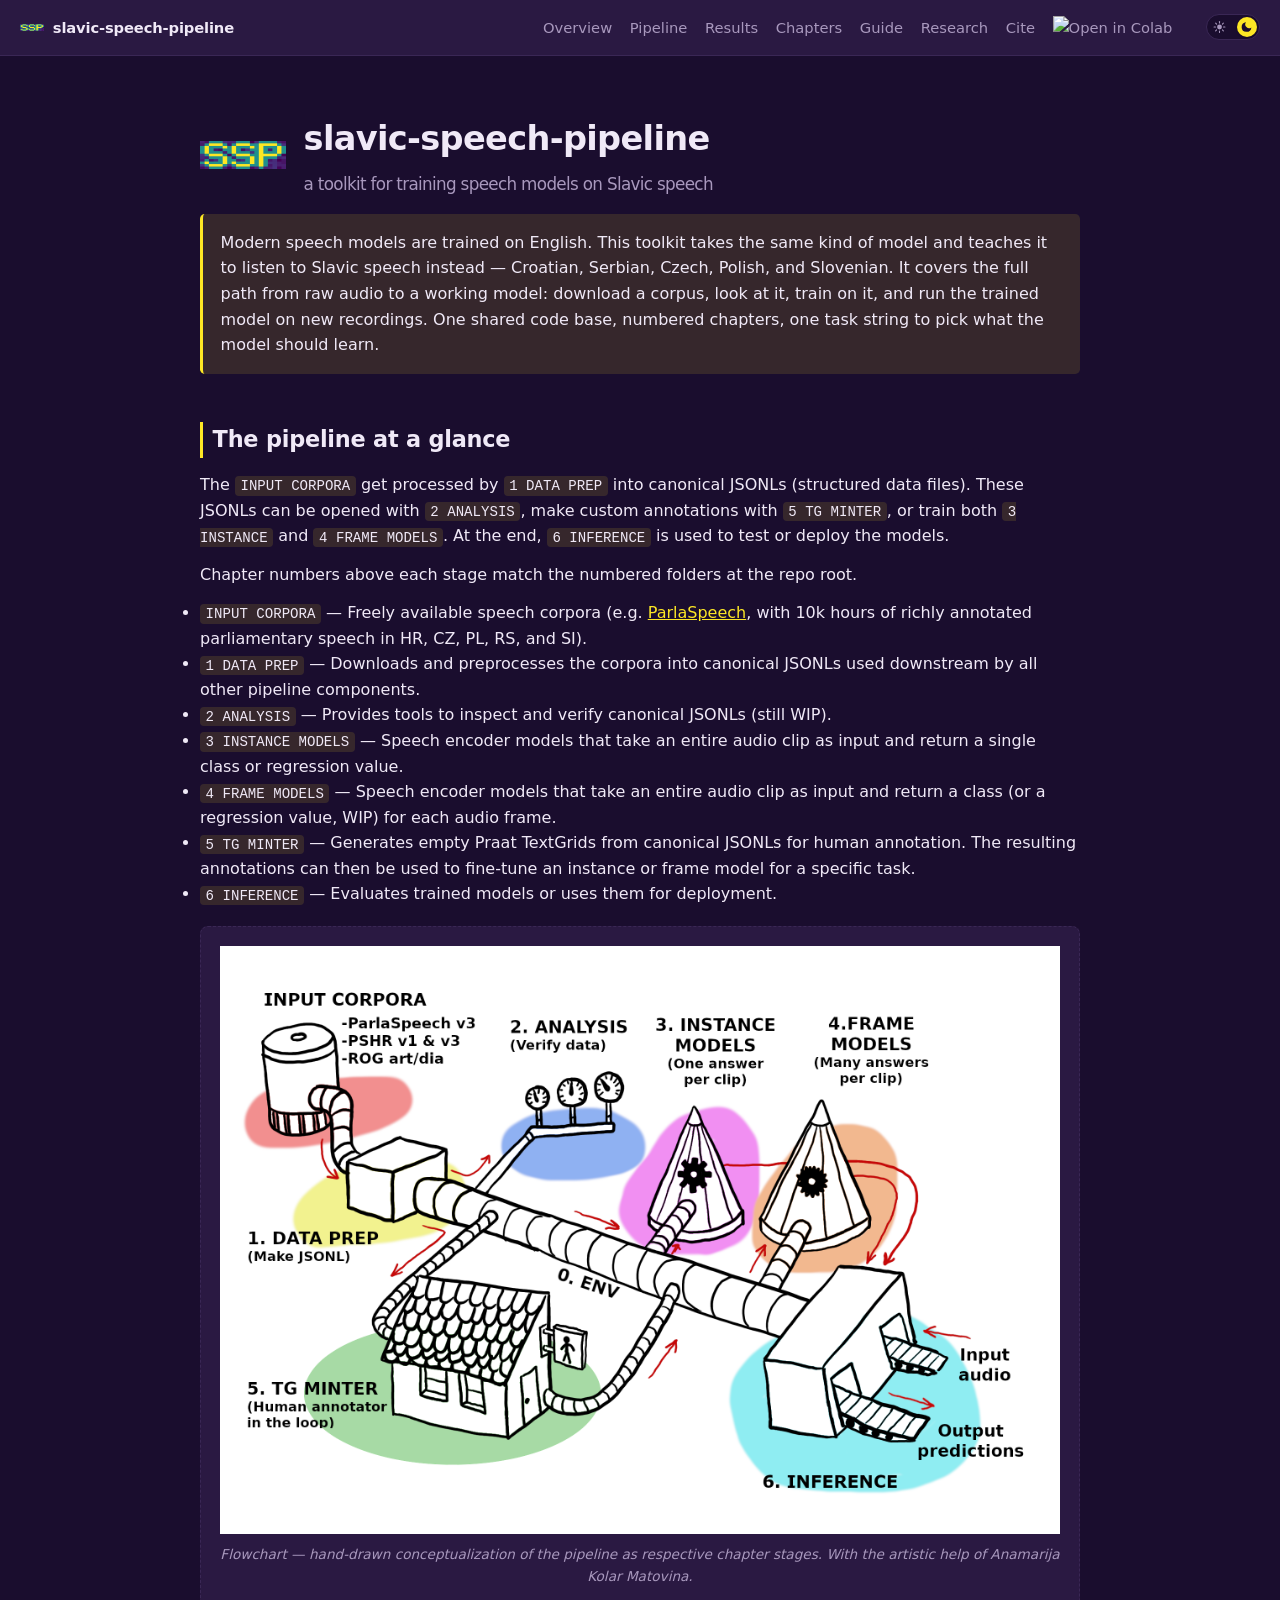
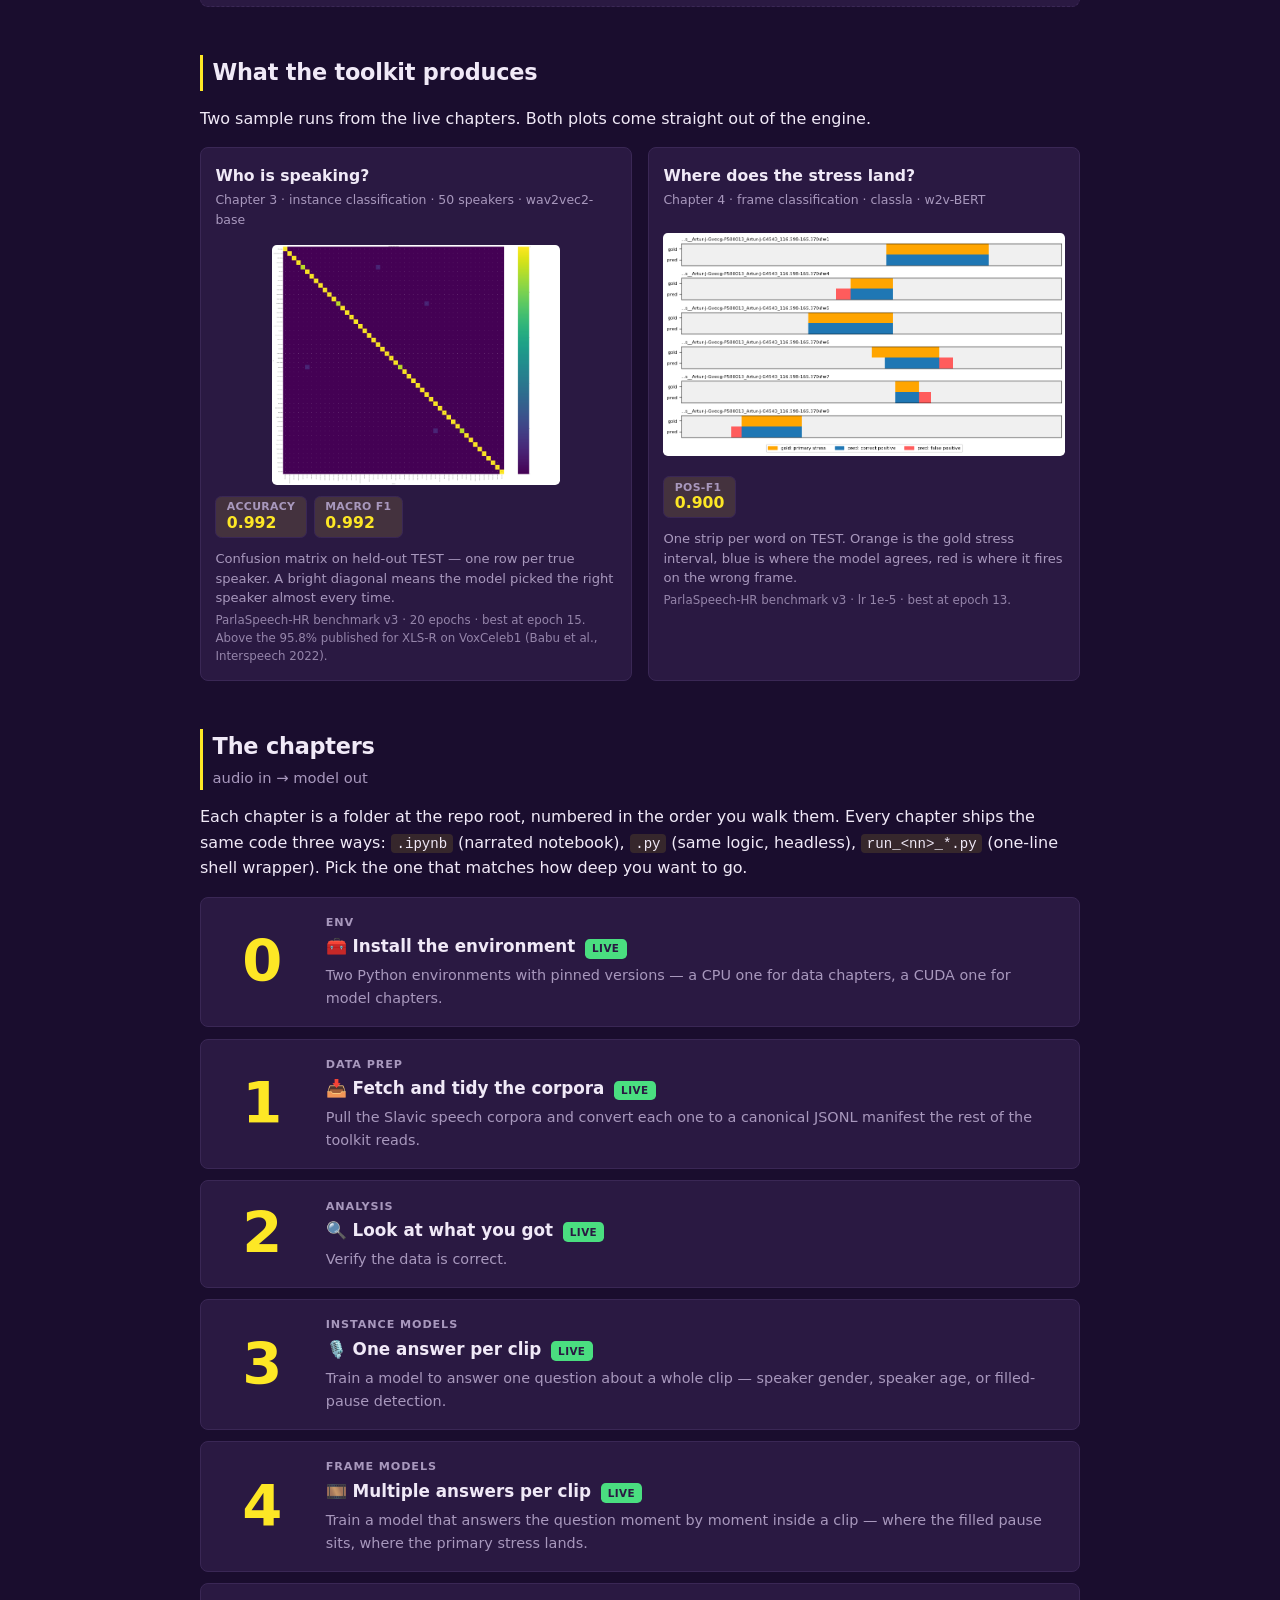
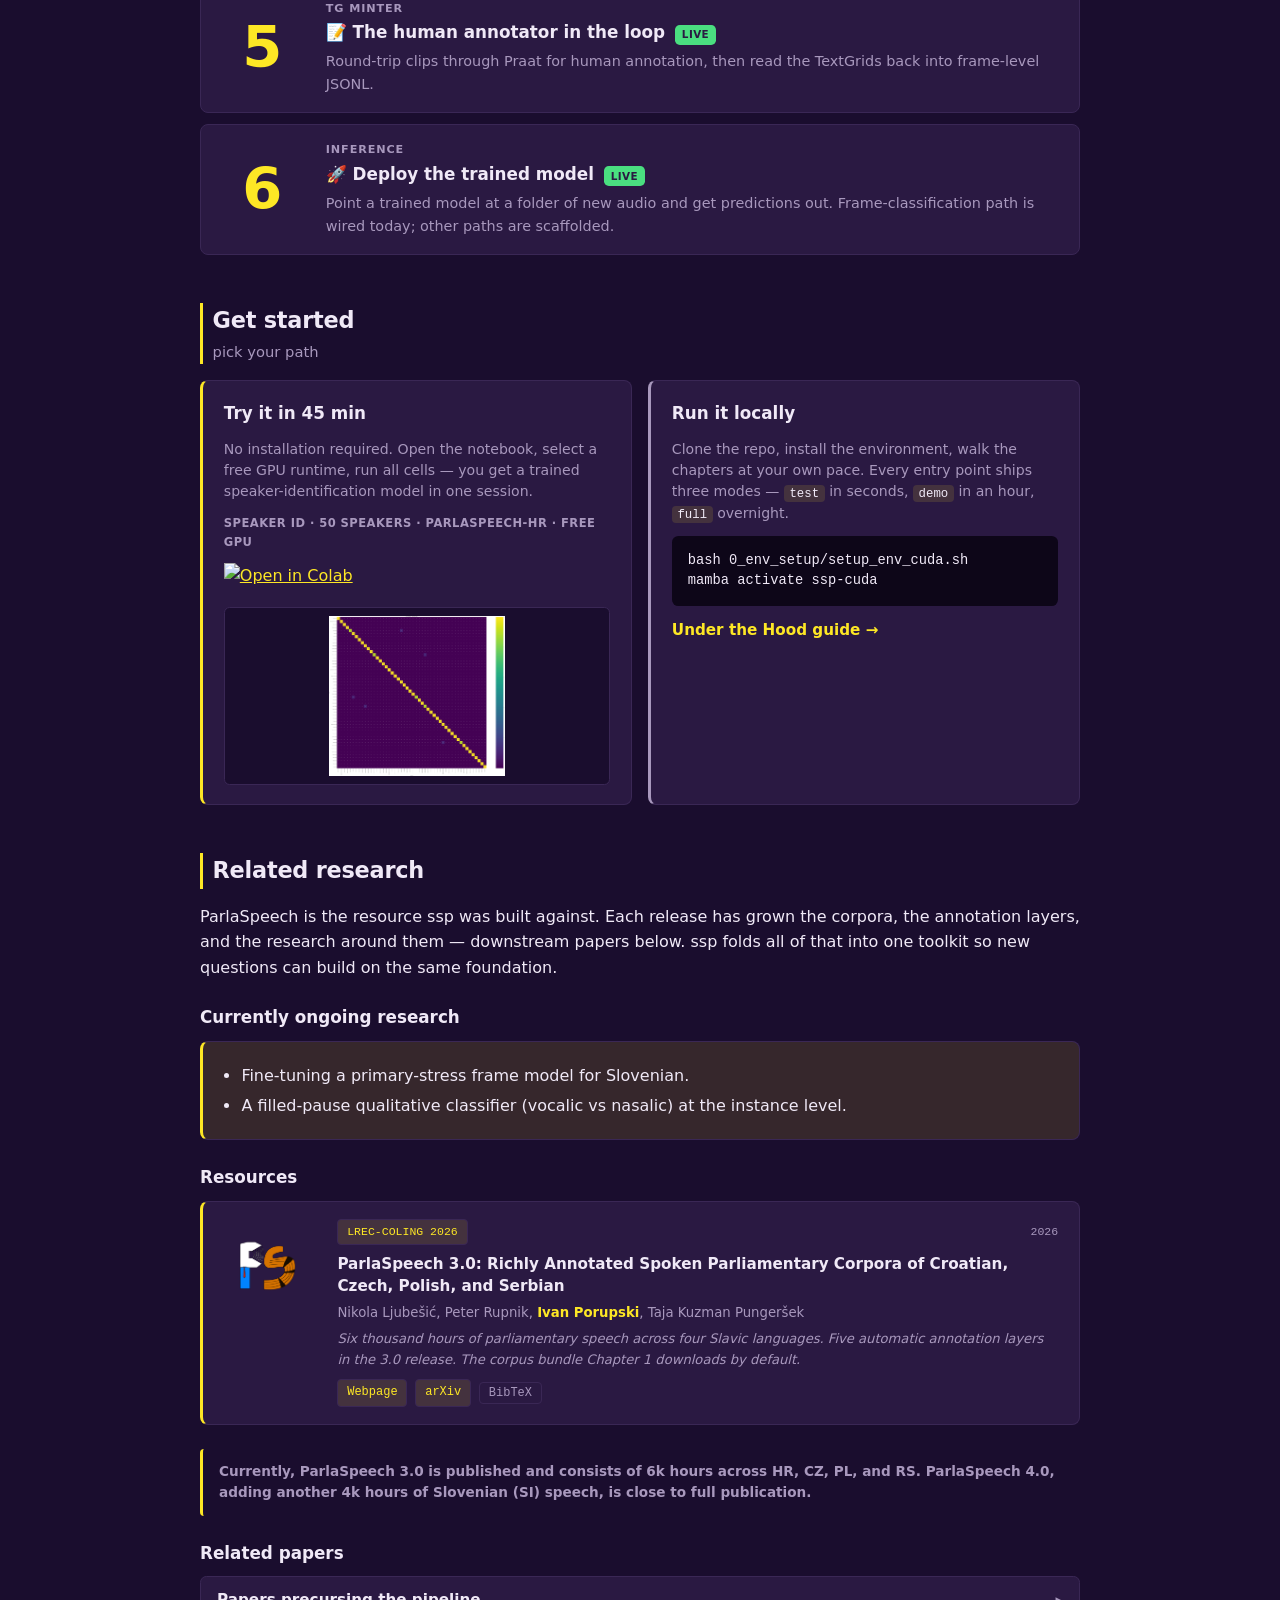
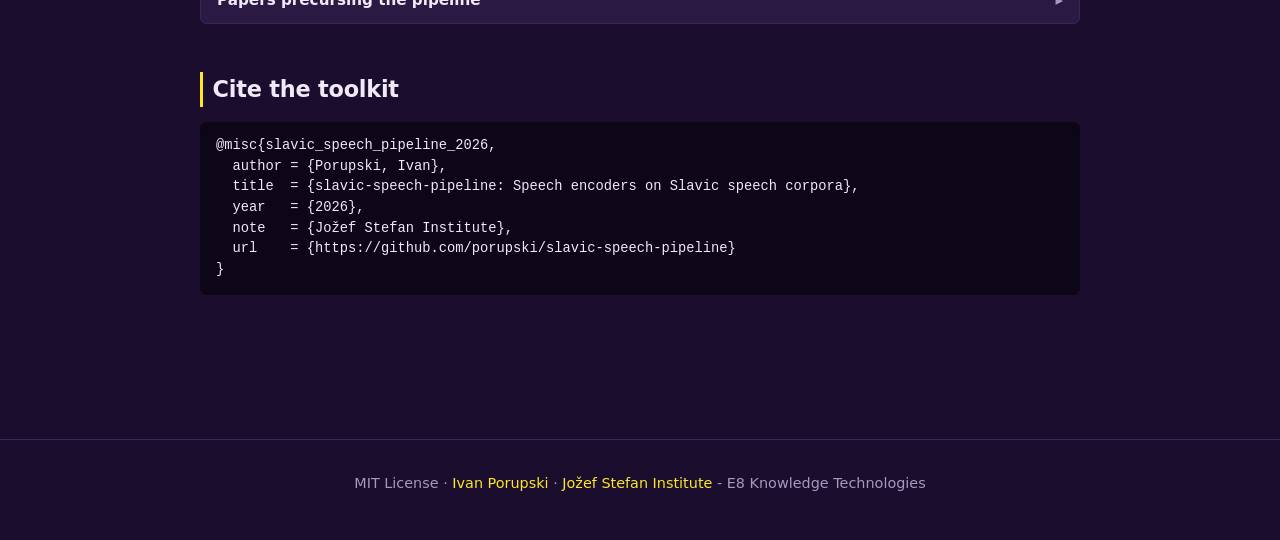
==== docs/index.html @ 227ea27a "Big polishing round for the webpage." ====
<!DOCTYPE html>
<html lang="en" data-theme="dark">
<head>
  <meta charset="utf-8">
  <meta name="viewport" content="width=device-width, initial-scale=1">
  <title>slavic-speech-pipeline</title>
  <link rel="icon" type="image/png" href="img/ssp_logo_v0.png">
  <link rel="stylesheet" href="styles.css">
</head>
<body>
  <nav class="top">
    <a class="brand" href="index.html">
      <img class="brand-logo" src="img/ssp_logo_v0.png" alt="">
      slavic-speech-pipeline
    </a>
    <ul>
      <li><a href="#overview">Overview</a></li>
      <li><a href="#pipeline">Pipeline</a></li>
      <li><a href="#showcase">Results</a></li>
      <li><a href="#chapters">Chapters</a></li>
      <li><a href="#guide">Guide</a></li>
      <li><a href="#research">Research</a></li>
      <li><a href="#citation">Cite</a></li>
      <li>
        <a class="colab-nav"
           href="https://colab.research.google.com/github/porupski/slavic-speech-pipeline/blob/main/colab_demo/ssp-colab_demo-speaker_id.ipynb"
           target="_blank" rel="noopener"
           title="Open the demo in Colab">
          <img src="https://colab.research.google.com/assets/colab-badge.svg" alt="Open in Colab">
        </a>
      </li>
    </ul>
    <button class="theme-toggle" onclick="toggleTheme()" aria-label="Toggle light/dark theme">
      <svg class="theme-icon sun" aria-hidden="true" viewBox="0 0 24 24" fill="currentColor">
        <circle cx="12" cy="12" r="4.5"/>
        <g stroke="currentColor" stroke-width="2" stroke-linecap="round" fill="none">
          <line x1="12" y1="2"  x2="12" y2="4.5"/>
          <line x1="12" y1="19.5" x2="12" y2="22"/>
          <line x1="2"  y1="12" x2="4.5" y2="12"/>
          <line x1="19.5" y1="12" x2="22" y2="12"/>
          <line x1="4.9" y1="4.9" x2="6.6" y2="6.6"/>
          <line x1="17.4" y1="17.4" x2="19.1" y2="19.1"/>
          <line x1="4.9" y1="19.1" x2="6.6" y2="17.4"/>
          <line x1="17.4" y1="6.6" x2="19.1" y2="4.9"/>
        </g>
      </svg>
      <svg class="theme-icon moon" aria-hidden="true" viewBox="0 0 24 24" fill="currentColor">
        <path d="M21 12.8A9 9 0 1 1 11.2 3a7 7 0 0 0 9.8 9.8z"/>
      </svg>
      <span class="theme-thumb"></span>
    </button>
  </nav>

  <main>
    <section id="overview">
      <div class="hero">
        <img class="hero-logo" src="img/ssp_logo_v0.png" alt="ssp logo">
        <h1>slavic-speech-pipeline
          <span class="subtitle">a toolkit for training speech models on Slavic speech</span>
        </h1>
      </div>
      <div class="pitch">
        Modern speech models are trained on English. This toolkit takes the same
        kind of model and teaches it to listen to Slavic speech instead — Croatian,
        Serbian, Czech, Polish, and Slovenian. It covers the full path from raw
        audio to a working model: download a corpus, look at it, train on it, and
        run the trained model on new recordings. One shared code base, numbered
        chapters, one task string to pick what the model should learn.
      </div>
    </section>

    <section id="pipeline">
      <h2>The pipeline at a glance</h2>
      <p>
      <!-- Audio comes in on the left, trained models come out on the right.  -->
      The <code>INPUT CORPORA</code> get processed by <code>1 DATA PREP</code> into canonical JSONLs (structured data files). These JSONLs can be opened with <code>2 ANALYSIS</code>, make custom annotations with <code>5 TG MINTER</code>, or train both <code>3 INSTANCE</code> and <code>4 FRAME MODELS</code>. At the end, <code>6 INFERENCE</code> is used to test or deploy the models.</pp>
      
      <p>Chapter
      numbers above each stage match the numbered folders at the repo root.
      </p>

      <ul>
    <li>
      <code>INPUT CORPORA</code> — Freely available speech corpora
      (e.g. <a href="#parlaspeech">ParlaSpeech</a>, with 10k hours of richly annotated parliamentary
      speech in HR, CZ, PL, RS, and SI).
    </li>
    <li>
      <code>1 DATA PREP</code> — Downloads and preprocesses the corpora
      into canonical JSONLs used downstream by all other pipeline components.
    </li>
    <li>
      <code>2 ANALYSIS</code> — Provides tools to inspect and verify
      canonical JSONLs (still WIP).
    </li>
    <li>
      <code>3 INSTANCE MODELS</code> — Speech encoder models that take
      an entire audio clip as input and return a single class or regression value.
    </li>
    <li>
      <code>4 FRAME MODELS</code> — Speech encoder models that take
      an entire audio clip as input and return a class (or a regression value, WIP) for each audio frame.
    </li>
    <li>
      <code>5 TG MINTER</code> — Generates empty Praat TextGrids from
      canonical JSONLs for human annotation. The resulting annotations
      can then be used to fine-tune an instance or frame model for a
      specific task.
    </li>
    <li>
      <code>6 INFERENCE</code> — Evaluates trained models or uses them
      for deployment.
    </li>
  </ul>

      <figure class="flowchart">
        <img src="img/schema_pipeline_v1.2.png" alt="End-to-end flowchart of the slavic-speech-pipeline. With the artistic help of Anamarija Kolar Matovina.">
        <figcaption>Flowchart — hand-drawn conceptualization of the pipeline as respective chapter stages. With the artistic help of Anamarija Kolar Matovina.</figcaption>
      </figure>
    </section>

    <section id="showcase">
      <h2>What the toolkit produces</h2>
      <p>Two sample runs from the live chapters. Both plots come straight out of the engine.</p>

      <div class="showcase-grid">
        <figure>
          <h3>Who is speaking?
            <small>Chapter 3 · instance classification · 50 speakers · wav2vec2-base</small>
          </h3>
          <div class="img-wrap">
            <img src="img/ssp_50-class_hero.png" alt="Confusion matrix for 50-class speaker identification on ParlaSpeech-HR">
          </div>
          <div class="metrics">
            <span class="metric"><span class="label">accuracy</span><span class="value">0.992</span></span>
            <span class="metric"><span class="label">macro F1</span><span class="value">0.992</span></span>
          </div>
          <!-- CITE: comparison point for the 0.992 speaker-ID result.
               Babu, Arun et al. "XLS-R: Self-supervised Cross-lingual Speech
               Representation Learning at Scale." Interspeech 2022, pp. 2278–2282.
               DOI: 10.21437/Interspeech.2022-143  arXiv: 2111.09296
               Key fact: XLS-R-300M full-parameter fine-tune on VoxCeleb1 → 95.8% speaker-ID accuracy.
               Note: different dataset (VoxCeleb1 vs ParlaSpeech-HR v3), different number of speakers,
               different language — not an apples-to-apples comparison, cited as a reference point only.
               TODO: decide whether to surface this as a visible footnote or add it to the
               related-papers section with the full pub card. -->
          <figcaption>
            Confusion matrix on held-out TEST — one row per true speaker.
            A bright diagonal means the model picked the right speaker almost
            every time.
            <small>ParlaSpeech-HR benchmark v3 · 20 epochs · best at epoch 15.
            Above the 95.8% published for XLS-R on VoxCeleb1 (Babu et al., Interspeech 2022).</small>
          </figcaption>
        </figure>

        <figure>
          <h3>Where does the stress land?
            <small>Chapter 4 · frame classification · classla · w2v-BERT</small>
          </h3>
          <div class="img-wrap">
            <img src="img/ssp_frame_stress_hero.png" alt="Example primary-stress frame predictions per word">
          </div>
          <div class="metrics">
            <span class="metric"><span class="label">pos-F1</span><span class="value">0.900</span></span>
          </div>
          <figcaption>
            One strip per word on TEST. Orange is the gold stress interval,
            blue is where the model agrees, red is where it fires on the wrong
            frame.
            <small>ParlaSpeech-HR benchmark v3 · lr 1e-5 · best at epoch 13.</small>
          </figcaption>
        </figure>
      </div>
    </section>

    <section id="chapters">
      <h2>The chapters
        <span class="sub">audio in → model out</span>
      </h2>
      <p>
      Each chapter is a folder at the repo root, numbered in the order you walk
      them. Every chapter ships the same code three ways: <code>.ipynb</code>
      (narrated notebook), <code>.py</code> (same logic, headless),
      <code>run_&lt;nn&gt;_*.py</code> (one-line shell wrapper). Pick the one
      that matches how deep you want to go.
      </p>
      <div class="chapters">
        <div class="chapter-card">
          <div class="chap-id"><span class="num">0</span></div>
          <div class="body">
            <span class="kicker">ENV</span>
            <div class="head">
              <span class="title">🧰 Install the environment</span>
              <span class="badge live">live</span>
            </div>
            <p>Two Python environments with pinned versions — a CPU one for data chapters, a CUDA one for model chapters.</p>
          </div>
        </div>

        <div class="chapter-card">
          <div class="chap-id"><span class="num">1</span></div>
          <div class="body">
            <span class="kicker">DATA PREP</span>
            <div class="head">
              <span class="title">📥 Fetch and tidy the corpora</span>
              <span class="badge live">live</span>
            </div>
            <p>Pull the Slavic speech corpora and convert each one to a canonical JSONL manifest the rest of the toolkit reads.</p>
          </div>
        </div>

        <div class="chapter-card">
          <div class="chap-id"><span class="num">2</span></div>
          <div class="body">
            <span class="kicker">ANALYSIS</span>
            <div class="head">
              <span class="title">🔍 Look at what you got</span>
              <span class="badge live">live</span>
            </div>
            <p>Verify the data is correct.</p>
          </div>
        </div>

        <div class="chapter-card">
          <div class="chap-id"><span class="num">3</span></div>
          <div class="body">
            <span class="kicker">INSTANCE MODELS</span>
            <div class="head">
              <span class="title">🎙️ One answer per clip</span>
              <span class="badge live">live</span>
            </div>
            <p>Train a model to answer one question about a whole clip — speaker gender, speaker age, or filled-pause detection.</p>
          </div>
        </div>

        <div class="chapter-card">
          <div class="chap-id"><span class="num">4</span></div>
          <div class="body">
            <span class="kicker">FRAME MODELS</span>
            <div class="head">
              <span class="title">🎞️ Multiple answers per clip</span>
              <span class="badge live">live</span>
            </div>
            <p>Train a model that answers the question moment by moment inside a clip — where the filled pause sits, where the primary stress lands.</p>
          </div>
        </div>

        <div class="chapter-card">
          <div class="chap-id"><span class="num">5</span></div>
          <div class="body">
            <span class="kicker">TG MINTER</span>
            <div class="head">
              <span class="title">📝 The human annotator in the loop</span>
              <span class="badge live">live</span>
            </div>
            <p>Round-trip clips through Praat for human annotation, then read the TextGrids back into frame-level JSONL.</p>
          </div>
        </div>

        <div class="chapter-card">
          <div class="chap-id"><span class="num">6</span></div>
          <div class="body">
            <span class="kicker">INFERENCE</span>
            <div class="head">
              <span class="title">🚀 Deploy the trained model</span>
              <span class="badge live">live</span>
            </div>
            <p>Point a trained model at a folder of new audio and get predictions out. Frame-classification path is wired today; other paths are scaffolded.</p>
          </div>
        </div>
      </div>
    </section>

    <section id="guide">
      <h2>Get started
        <span class="sub">pick your path</span>
      </h2>
      <div class="cta-split">

        <div class="cta-col colab-side">
          <h3>Try it in 45 min</h3>
          <p class="cta-desc">No installation required. Open the notebook,
          select a free GPU runtime, run all cells — you get a trained
          speaker-identification model in one session.</p>
          <span class="cta-tag">Speaker ID · 50 speakers · ParlaSpeech-HR · free GPU</span>
          <a href="https://colab.research.google.com/github/porupski/slavic-speech-pipeline/blob/main/colab_demo/ssp-colab_demo-speaker_id.ipynb"
             target="_blank" rel="noopener">
            <img class="colab-badge-big"
                 src="https://colab.research.google.com/assets/colab-badge.svg"
                 alt="Open in Colab">
          </a>
          <div class="cta-preview">
            <img src="img/guide_imgs/ch3_run_task_list/confusion_matrix_test-speaker_base.png"
                 alt="Speaker-ID confusion matrix — 50 Croatian parliamentary speakers, accuracy 0.990">
          </div>
        </div>

        <div class="cta-col local-side">
          <h3>Run it locally</h3>
          <p class="cta-desc">Clone the repo, install the environment, walk the
          chapters at your own pace. Every entry point ships three modes —
          <code>test</code> in seconds, <code>demo</code> in an hour,
          <code>full</code> overnight.</p>
          <pre><code>bash 0_env_setup/setup_env_cuda.sh
mamba activate ssp-cuda</code></pre>
          <a class="cta-guide-link" href="ssp-guide.html">Under the Hood guide →</a>
        </div>

      </div>
    </section>

    <section id="research">
      <h2>Related research</h2>
      <p>
      ParlaSpeech is the resource ssp was built against. Each release has grown
      the corpora, the annotation layers, and the research around them —
      downstream papers below. ssp folds all of that into one toolkit so new
      questions can build on the same foundation.
      </p>

      <h3 class="research-sub">Currently ongoing research</h3>
      <div class="current-research">
        <ul>
          <li>Fine-tuning a primary-stress frame model for Slovenian.</li>
          <li>A filled-pause qualitative classifier (vocalic vs nasalic) at the instance level.</li>
        </ul>
      </div>

      <h3 class="research-sub">Resources</h3>
      <div class="pub-list">
        <div class="pub-card feature parlaspeech-feature" id="parlaspeech">
          <img class="parlaspeech-logo" src="img/ParlaSpeech_logo_v0.png" alt="ParlaSpeech logo">
          <div class="feature-content">
            <div class="pub-header">
              <span class="venue-badge">LREC-COLING 2026</span>
              <span class="pub-year">2026</span>
            </div>
            <p class="pub-title">ParlaSpeech 3.0: Richly Annotated Spoken Parliamentary Corpora of Croatian, Czech, Polish, and Serbian</p>
            <p class="pub-authors">Nikola Ljubešić, Peter Rupnik, <span class="accent">Ivan Porupski</span>, Taja Kuzman Pungeršek</p>
            <p class="pub-note">
              Six thousand hours of parliamentary speech across four Slavic
              languages. Five automatic annotation layers in the 3.0 release.
              The corpus bundle Chapter 1 downloads by default.
            </p>
            <div class="pub-actions">
              <a class="pub-link" href="https://clarinsi.github.io/parlaspeech/" target="_blank" rel="noopener">Webpage</a>
              <a class="pub-link" href="https://arxiv.org/abs/2511.01619" target="_blank" rel="noopener">arXiv</a>
              <button class="cite-btn" onclick="toggleCite(this)">BibTeX</button>
            </div>
            <div class="cite-block" hidden>
<pre>@misc{ljubesic2025parlaspeech30,
  title         = {{ParlaSpeech} 3.0: Richly Annotated Spoken Parliamentary
                   Corpora of Croatian, Czech, Polish, and Serbian},
  author        = {Ljube{\v{s}}i{\'c}, Nikola and Rupnik, Peter and
                   Porupski, Ivan and {Kuzman Punger{\v{s}}ek}, Taja},
  year          = {2025},
  eprint        = {2511.01619},
  archivePrefix = {arXiv},
  primaryClass  = {cs.CL},
  url           = {https://arxiv.org/abs/2511.01619}
}</pre>
            </div>
          </div>
        </div>

        <div class="resource-note">
          <b>Currently, ParlaSpeech 3.0 is published and consists of 6k hours
          across HR, CZ, PL, and RS. ParlaSpeech 4.0, adding another 4k
          hours of Slovenian (SI) speech, is close to full publication.</b>
        </div>

      </div>

      <h3 class="research-sub">Related papers</h3>
<details class="related-papers">
  <summary>Papers precursing the pipeline</summary>
  <div class="pub-list">

    <!-- Umm with Transformers -->
    <div class="pub-card">
      <div class="pub-header">
        <span class="venue-badge">Interspeech 2026</span>
        <span class="pub-year">2026 · published</span>
      </div>
      <p class="pub-title">Umm… With Transformers? Insights from Filled Pause Use across Four Slavic Parliaments</p>
      <p class="pub-authors"><span class="accent">Ivan Porupski</span>, Branimir Dropuljić, Nikola Ljubešić</p>
      <p class="pub-note">Proc. Interspeech 2026, pp. 4657–4662</p>
      <div class="pub-actions">
        <a class="pub-link" href="https://www.isca-archive.org/interspeech_2026/porupski26_interspeech.html" target="_blank" rel="noopener">ISCA</a>
        <a class="pub-link" href="https://arxiv.org/abs/2607.05964" target="_blank" rel="noopener">arXiv</a>
        <button class="cite-btn" onclick="toggleCite(this)">BibTeX</button>
      </div>
      <div class="cite-block" hidden>
<pre>@inproceedings{porupski26_interspeech,
  title     = {{Umm... With Transformers? Insights from Filled Pause Use
               across Four Slavic Parliaments}},
  author    = {Ivan Porupski and Branimir Dropuljić and Nikola Ljubešić},
  booktitle = {{Interspeech 2026}},
  year      = {2026},
  pages     = {4657--4662},
  doi       = {10.21437/Interspeech.2026-3262}
}</pre>
      </div>
    </div>

    <!-- CLARIN -->
    <div class="pub-card">
      <div class="pub-header">
        <span class="venue-badge">CLARIN 2026</span>
        <span class="pub-year">2026 · accepted</span>
      </div>
      <p class="pub-title">Past the Rapids: Downstream Research on ParlaSpeech</p>
      <p class="pub-authors"><span class="accent">Ivan Porupski</span>, Nikola Ljubešić</p>
      <div class="pub-actions">
        <button class="cite-btn" onclick="toggleCite(this)">BibTeX</button>
      </div>
      <div class="cite-block" hidden>
<pre>@inproceedings{porupski2026rapids,
  title     = {Past the Rapids: Downstream Research on {ParlaSpeech}},
  author    = {Porupski, Ivan and Ljube{\v{s}}i{\'c}, Nikola},
  booktitle = {Proceedings of the CLARIN Annual Conference 2026},
  year      = {2026},
  note      = {Accepted}
}</pre>
      </div>
    </div>

    <!-- JTDH -->
    <div class="pub-card">
      <div class="pub-header">
        <span class="venue-badge">JTDH 2026</span>
        <span class="pub-year">2026 · published</span>
      </div>
      <p class="pub-title">Opinionated, Hesitant and Stressed: Three Studies of How Politicians Speak in Four Slavic Parliaments</p>
      <p class="pub-authors"><span class="accent">Ivan Porupski</span>, Nikola Ljubešić</p>
      <div class="pub-actions">
        <a class="pub-link" href="https://zenodo.org/records/22766135" target="_blank" rel="noopener">Zenodo</a>
        <a class="pub-link" href="https://arxiv.org/abs/2608.30828" target="_blank" rel="noopener">arXiv</a>
        <button class="cite-btn" onclick="toggleCite(this)">BibTeX</button>
      </div>
      <div class="cite-block" hidden>
<pre>@misc{porupski2026opinionated,
  title        = {Opinionated, Hesitant and Stressed: Three Studies of How
                  Politicians Speak in Four Slavic Parliaments},
  author       = {Porupski, Ivan and Ljubešić, Nikola},
  year         = {2026},
  howpublished = {15th Conference on Language Technologies and Digital
                  Humanities (JT-DH-2026), Ljubljana, Slovenia},
  doi          = {10.5281/zenodo.22766135},
  url          = {https://zenodo.org/records/22766135}
}</pre>
      </div>
    </div>

    <!-- Primary Stress 2025 -->
    <div class="pub-card">
      <div class="pub-header">
        <span class="venue-badge">Interspeech 2025</span>
        <span class="pub-year">2025 · published</span>
      </div>
      <p class="pub-title">Identifying Primary Stress Across Related Languages and Dialects with Transformer-based Speech Encoder Models</p>
      <p class="pub-authors">Nikola Ljubešić, <span class="accent">Ivan Porupski</span>, Peter Rupnik</p>
      <p class="pub-note">Proc. Interspeech 2025, pp. 5768–5772</p>
      <div class="pub-actions">
        <a class="pub-link" href="https://www.isca-archive.org/interspeech_2025/ljubesic25_interspeech.html" target="_blank" rel="noopener">ISCA</a>
        <a class="pub-link" href="https://arxiv.org/abs/2505.24571" target="_blank" rel="noopener">arXiv</a>
        <button class="cite-btn" onclick="toggleCite(this)">BibTeX</button>
      </div>
      <div class="cite-block" hidden>
<pre>@inproceedings{ljubesic2025primarystress,
  title     = {Identifying Primary Stress Across Related Languages and
               Dialects with Transformer-based Speech Encoder Models},
  author    = {Ljube{\v{s}}i{\'c}, Nikola and Porupski, Ivan and
               Rupnik, Peter},
  booktitle = {Proceedings of Interspeech 2025},
  pages     = {5768--5772},
  year      = {2025},
  doi       = {10.21437/Interspeech.2025-205}
}</pre>
      </div>
    </div>

  </div>
</details>
    </section>

    <section id="citation">
      <h2>Cite the toolkit</h2>
      <pre><code>@misc{slavic_speech_pipeline_2026,
  author = {Porupski, Ivan},
  title  = {slavic-speech-pipeline: Speech encoders on Slavic speech corpora},
  year   = {2026},
  note   = {Jožef Stefan Institute},
  url    = {https://github.com/porupski/slavic-speech-pipeline}
}</code></pre>
    </section>
  </main>

  <footer>
    <p>MIT License · <a href="https://porupski.github.io/cv/">Ivan Porupski</a> · <a href="https://www.ijs.si/">Jožef Stefan Institute</a> - E8 Knowledge Technologies</p>
  </footer>

  <script>
    const KEY = 'ssp-theme';
    function applyTheme(t) { document.documentElement.setAttribute('data-theme', t); }
    function toggleTheme() {
      const now = document.documentElement.getAttribute('data-theme') || 'light';
      const next = (now === 'light') ? 'dark' : 'light';
      try { localStorage.setItem(KEY, next); } catch (_) {}
      applyTheme(next);
    }
    (function init() {
      let saved = null;
      try { saved = localStorage.getItem(KEY); } catch (_) {}
      applyTheme(saved || 'dark');
    })();

    function toggleCite(btn) {
      const block = btn.closest('.pub-card').querySelector('.cite-block');
      const hidden = block.hasAttribute('hidden');
      block.toggleAttribute('hidden', !hidden);
      btn.textContent = hidden ? 'Hide' : 'BibTeX';
      if (hidden) {
        const pre = block.querySelector('pre');
        const sel = window.getSelection();
        const range = document.createRange();
        range.selectNodeContents(pre);
        sel.removeAllRanges();
        sel.addRange(range);
      }
    }
  </script>
</body>
</html>
---- docs/styles.css ----
/* ssp docs · shared stylesheet (active)
   viridis-teal light / viridis-yellow dark
   companion: styles_alt.css for the parlaspeech-blue / kompič-orange proposal. */

/* ──────────────────── palettes ──────────────────── */
:root[data-theme="light"] {
  --bg:          #f7f5fb;
  --bg-alt:      #ffffff;
  --fg:          #1f1a2e;
  --fg-muted:    #6b5f82;
  --accent:      #21918c;
  --accent-soft: #dbf0ef;
  --border:      #e8e2f1;
  --status-live: #138a68;
  --status-wip:  #ffa500;
  --code-bg:     #1a0d2e;
  --code-fg:     #f0e9f7;
}
:root[data-theme="dark"] {
  --bg:          #1a0d2e;
  --bg-alt:      #2a1942;
  --fg:          #f0e9f7;
  --fg-muted:    #a898bd;
  --accent:      #fde725;
  --accent-soft: rgba(253, 231, 37, 0.12);
  --border:      #3a2755;
  --status-live: #4ade80;
  --status-wip:  #ff9500;
  --code-bg:     #0d0618;
  --code-fg:     #f0e9f7;
}

/* ──────────────────── base ──────────────────── */
* { box-sizing: border-box; margin: 0; padding: 0; }
html { scroll-behavior: smooth; }
body {
  font-family: system-ui, -apple-system, "Segoe UI", Roboto, Helvetica, Arial, sans-serif;
  background: var(--bg);
  color: var(--fg);
  line-height: 1.6;
  min-height: 100vh;
  transition: background 0.25s ease, color 0.25s ease;
}

/* ──────────────────── nav ──────────────────── */
nav.top {
  position: sticky; top: 0; z-index: 10;
  background: var(--bg-alt);
  border-bottom: 1px solid var(--border);
  padding: 0.9rem 1.25rem;
  display: flex; align-items: center; gap: 1.5rem;
}
nav.top .brand {
  display: inline-flex;
  align-items: center;
  gap: 0.55rem;
  font-weight: 700;
  letter-spacing: -0.01em;
  color: var(--fg);
  text-decoration: none;
}
nav.top .brand .brand-logo {
  width: 24px;
  height: 24px;
  display: block;
  object-fit: contain;
}
nav.top ul { list-style: none; display: flex; gap: 1.1rem; margin-left: auto; flex-wrap: wrap; align-items: center; }
nav.top a { color: var(--fg-muted); text-decoration: none; font-size: 0.92rem; position: relative; }
nav.top a:hover { color: var(--accent); }
nav.top a.active { color: var(--accent); font-weight: 600; }
nav.top a.nav-guide { color: var(--fg); font-weight: 600; }
nav.top a.nav-guide:hover { color: var(--accent); }
nav.top a.active::after {
  content: '';
  position: absolute;
  left: 0; right: 0;
  bottom: -0.5rem;
  height: 2px;
  background: var(--accent);
  border-radius: 2px;
  transition: all 0.25s ease;
}
nav.top .nav-btn {
  background: var(--accent);
  color: var(--bg-alt);
  padding: 0.3rem 0.8rem;
  border-radius: 0.35rem;
  font-weight: 600;
  font-size: 0.85rem;
}
nav.top .nav-btn:hover { opacity: 0.9; color: var(--bg-alt); }
nav.top .nav-btn::after { display: none; }
nav.top .colab-nav { display: inline-flex; align-items: center; }
nav.top .colab-nav img { height: 20px; display: block; }

/* ──────────────────── sun/moon toggle ──────────────────── */
.theme-toggle {
  position: relative;
  width: 54px;
  height: 26px;
  background: var(--bg);
  border: 1px solid var(--border);
  border-radius: 999px;
  cursor: pointer;
  padding: 0;
  margin-left: 0.6rem;
  box-sizing: border-box;
  display: inline-block;
  flex-shrink: 0;
  transition: border-color 0.2s;
}
.theme-toggle:hover { border-color: var(--accent); }
.theme-icon {
  position: absolute;
  top: 50%;
  transform: translateY(-50%);
  width: 13px;
  height: 13px;
  pointer-events: none;
  z-index: 1;
  color: var(--fg-muted);
  transition: color 0.2s;
}
.theme-icon.sun  { left: 6px; }
.theme-icon.moon { right: 6px; }
:root[data-theme="light"] .theme-icon.sun  { color: #f5a623; }
:root[data-theme="dark"]  .theme-icon.moon { color: #1a0d2e; }
.theme-thumb {
  position: absolute;
  top: 2px;
  left: 2px;
  width: 20px;
  height: 20px;
  background: var(--accent);
  border-radius: 50%;
  transition: left 0.22s cubic-bezier(0.4, 0, 0.2, 1);
  z-index: 0;
  box-shadow: 0 1px 2px rgba(0, 0, 0, 0.18);
}
:root[data-theme="dark"] .theme-thumb { left: 30px; }

/* ──────────────────── main / typography ──────────────────── */
main { max-width: 920px; margin: 0 auto; padding: 2.5rem 1.25rem 4rem; }
section { margin-top: 3rem; }
section:first-child { margin-top: 1rem; }

h1 { font-size: 2.1rem; letter-spacing: -0.02em; margin-bottom: 0.5rem; }
h1 .subtitle {
  color: var(--fg-muted);
  font-weight: 400;
  font-size: 1.05rem;
  display: block;
  margin-top: 0.3rem;
}
h2 {
  font-size: 1.4rem;
  margin-bottom: 0.9rem;
  letter-spacing: -0.01em;
  border-left: 3px solid var(--accent);
  padding-left: 0.6rem;
}
h2 .sub {
  display: block;
  color: var(--fg-muted);
  font-weight: 400;
  font-size: 0.92rem;
  letter-spacing: 0;
  margin-top: 0.1rem;
}
h3 { font-size: 1.08rem; margin: 1.1rem 0 0.4rem; }
h4 { font-size: 1.1rem; margin: 1.1rem 0 0.35rem; color: var(--fg); text-transform: uppercase; letter-spacing: 0.05em; }
p { margin-bottom: 0.8rem; }
a { color: var(--accent); }
ul.plain { list-style: disc; margin: 0.2rem 0 0.9rem 1.3rem; }
ul.plain li { margin-bottom: 0.3rem; }

/* ──────────────────── hero · logo + title ──────────────────── */
.hero {
  display: flex;
  align-items: center;
  gap: 1.1rem;
  flex-wrap: wrap;
}
.hero-logo {
  width: 86px;
  height: 86px;
  flex-shrink: 0;
  object-fit: contain;
}
.hero h1 { margin-bottom: 0; }
@media (max-width: 540px) {
  .hero-logo { width: 60px; height: 60px; }
}

/* ──────────────────── pitch / preface callouts ──────────────────── */
.pitch, .preface {
  background: var(--accent-soft);
  border-left: 3px solid var(--accent);
  padding: 1rem 1.1rem;
  border-radius: 0.3rem;
  margin: 1rem 0 0;
}
.preface-colab {
  margin: 0.9rem 0 0;
  display: flex;
  align-items: center;
  gap: 0.6rem;
  flex-wrap: wrap;
}
.colab-badge-inline { height: 20px; vertical-align: middle; display: inline-block; }

/* ──────────────────── flowchart slot ──────────────────── */
.flowchart {
  margin-top: 1.2rem;
  border: 1px dashed var(--border);
  background: var(--bg-alt);
  border-radius: 0.5rem;
  padding: 1.2rem;
  text-align: center;
}
.flowchart img { max-width: 100%; height: auto; display: block; margin: 0 auto; }
.flowchart figcaption {
  margin-top: 0.6rem;
  color: var(--fg-muted);
  font-size: 0.85rem;
  font-style: italic;
}

/* ──────────────────── toolkit layers (landing) ──────────────────── */
.layers { display: grid; grid-template-columns: 1fr; gap: 0.6rem; margin-top: 1rem; }
.layer {
  background: var(--bg-alt);
  border: 1px solid var(--border);
  border-radius: 0.5rem;
  padding: 0.85rem 1rem;
  display: grid;
  grid-template-columns: 110px 1fr;
  gap: 1rem;
  align-items: center;
}
.layer .kind {
  font-family: ui-monospace, SFMono-Regular, Menlo, Monaco, Consolas, monospace;
  font-size: 0.85rem;
  font-weight: 600;
  color: var(--accent);
}
.layer p { margin: 0; font-size: 0.92rem; color: var(--fg-muted); }

/* ──────────────────── chapter cards (landing) ──────────────────── */
.chapters { display: grid; grid-template-columns: 1fr; gap: 0.7rem; margin-top: 1rem; }
.chapter-card {
  background: var(--bg-alt);
  border: 1px solid var(--border);
  border-radius: 0.5rem;
  padding: 1rem 1.2rem;
  display: grid;
  grid-template-columns: 88px 1fr;
  gap: 1.1rem;
  align-items: center;
}
.chapter-card .chap-id {
  position: relative;
  width: 82px;
  min-height: 74px;
  display: flex;
  align-items: center;
  justify-content: center;
}
.chapter-card .chap-id .num {
  font-size: 3.6rem;
  font-weight: 800;
  color: var(--accent);
  line-height: 1;
  letter-spacing: -0.04em;
  font-variant-numeric: tabular-nums;
}
.chapter-card .body { min-width: 0; }
.chapter-card .kicker {
  font-size: 0.7rem;
  font-weight: 700;
  letter-spacing: 0.08em;
  color: var(--fg-muted);
  text-transform: uppercase;
  display: block;
  margin-bottom: 0.1rem;
}
.chapter-card .head {
  display: flex;
  align-items: baseline;
  gap: 0.6rem;
  flex-wrap: wrap;
  margin-bottom: 0.25rem;
}
.chapter-card .title { font-weight: 600; font-size: 1.05rem; }
.chapter-card p { margin: 0; font-size: 0.9rem; color: var(--fg-muted); }

.badge {
  display: inline-block;
  font-size: 0.65rem;
  font-weight: 700;
  padding: 0.1rem 0.45rem;
  border-radius: 0.3rem;
  letter-spacing: 0.04em;
  text-transform: uppercase;
}
.badge.live { background: var(--status-live); color: var(--bg-alt); }
.badge.wip  { background: var(--status-wip);  color: var(--bg-alt); }

/* ──────────────────── showcase (landing) ──────────────────── */
.showcase-grid {
  display: grid;
  grid-template-columns: repeat(2, 1fr);
  gap: 1rem;
  margin-top: 1rem;
}
.showcase-grid.single { grid-template-columns: 1fr; }
@media (max-width: 680px) {
  .showcase-grid { grid-template-columns: 1fr; }
}
.showcase-grid figure {
  background: var(--bg-alt);
  border: 1px solid var(--border);
  border-radius: 0.5rem;
  padding: 0.9rem;
  display: flex;
  flex-direction: column;
}
.showcase-grid h3 {
  margin: 0 0 0.6rem;
  font-size: 0.98rem;
}
.showcase-grid h3 small {
  display: block;
  font-weight: 400;
  color: var(--fg-muted);
  font-size: 0.78rem;
  margin-top: 0.15rem;
}
.showcase-grid .img-wrap {
  height: 240px;
  display: flex;
  align-items: center;
  justify-content: center;
  margin: 0.3rem 0;
}
.showcase-grid .metrics {
  display: flex;
  gap: 0.45rem;
  flex-wrap: wrap;
  margin: 0.4rem 0 0.1rem;
}
.showcase-grid .metric {
  display: inline-flex;
  flex-direction: column;
  padding: 0.3rem 0.65rem;
  background: var(--accent-soft);
  border: 1px solid var(--border);
  border-radius: 0.4rem;
  line-height: 1.15;
}
.showcase-grid .metric .label {
  font-size: 0.68rem;
  color: var(--fg-muted);
  letter-spacing: 0.03em;
  text-transform: uppercase;
  font-weight: 600;
}
.showcase-grid .metric .value {
  font-size: 0.98rem;
  font-weight: 700;
  color: var(--accent);
  font-variant-numeric: tabular-nums;
}
.showcase-grid img {
  max-width: 100%;
  max-height: 100%;
  object-fit: contain;
  margin: 0 auto;
  display: block;
  border-radius: 0.3rem;
}
.showcase-grid figcaption {
  margin-top: 0.6rem;
  color: var(--fg-muted);
  font-size: 0.82rem;
  line-height: 1.5;
}
.showcase-grid figcaption small {
  display: block;
  margin-top: 0.25rem;
  font-size: 0.74rem;
  opacity: 0.85;
}

/* ──────────────────── code ──────────────────── */
pre {
  background: var(--code-bg);
  color: var(--code-fg);
  padding: 0.9rem 1rem;
  border-radius: 0.4rem;
  overflow-x: auto;
  font-size: 0.86rem;
  line-height: 1.5;
  margin: 0.5rem 0 1rem;
}
code { font-family: ui-monospace, SFMono-Regular, Menlo, Monaco, Consolas, monospace; }
p code, li code, td code {
  background: var(--accent-soft);
  color: var(--fg);
  padding: 0.1rem 0.35rem;
  border-radius: 0.25rem;
  font-size: 0.88em;
}
pre code {
  background: transparent;
  color: inherit;
  padding: 0;
  font-size: inherit;
}

/* ──────────────────── demo / guide path cards (landing) ──────────────────── */
.path {
  background: var(--bg-alt);
  border: 1px solid var(--border);
  border-left: 3px solid var(--accent);
  border-radius: 0.5rem;
  padding: 1.25rem 1.3rem;
  margin-top: 1rem;
}
.path h3 { margin: 0 0 0.4rem; font-size: 1.1rem; }
.path .sub {
  display: block;
  color: var(--fg-muted);
  font-weight: 400;
  font-size: 0.88rem;
  margin-top: 0.1rem;
  margin-bottom: 0.6rem;
}
.path p { margin: 0 0 0.9rem; font-size: 0.95rem; }
.path .cta {
  display: inline-flex;
  align-items: center;
  gap: 0.6rem;
  text-decoration: none;
  font-weight: 600;
  font-size: 0.95rem;
  color: var(--accent);
}
.path .cta img { height: 28px; display: block; }
.path .cta:hover { opacity: 0.9; }
.path pre { margin-top: 0; }

/* ──────────────────── research (landing) ──────────────────── */
.research-sub {
  font-size: 1.05rem;
  font-weight: 600;
  margin: 1.5rem 0 0.6rem;
  color: var(--fg);
}
.current-research {
  background: var(--accent-soft);
  border: 1px solid var(--border);
  border-left: 3px solid var(--accent);
  border-radius: 0.5rem;
  padding: 1rem 1.2rem;
  margin-top: 0.4rem;
}
.current-research ul { margin: 0.3rem 0 0 1.2rem; padding: 0; }
.current-research li { margin-bottom: 0.3rem; }

.pub-list { display: grid; grid-template-columns: 1fr; gap: 0.7rem; }
.pub-card {
  background: var(--bg-alt);
  border: 1px solid var(--border);
  border-radius: 0.5rem;
  padding: 0.95rem 1.1rem;
  transition: border-color 0.2s;
}
.pub-card:hover { border-color: var(--accent); }
.pub-card.feature { border-left: 3px solid var(--accent); padding: 1.1rem 1.3rem; }
.pub-card.parlaspeech-feature {
  display: grid;
  grid-template-columns: 96px 1fr;
  gap: 1.1rem;
  align-items: start;
}
.parlaspeech-logo {
  width: 88px;
  height: 88px;
  object-fit: contain;
  display: block;
}
.pub-card.parlaspeech-feature .feature-content { min-width: 0; }
@media (max-width: 560px) {
  .pub-card.parlaspeech-feature { grid-template-columns: 1fr; }
  .parlaspeech-logo { width: 72px; height: 72px; }
}
.pub-card .pub-header {
  display: flex;
  justify-content: space-between;
  align-items: center;
  flex-wrap: wrap;
  gap: 0.4rem;
  margin-bottom: 0.5rem;
}
.venue-badge {
  font-family: ui-monospace, SFMono-Regular, Menlo, Monaco, Consolas, monospace;
  font-size: 0.72rem;
  font-weight: 500;
  padding: 0.15rem 0.55rem;
  border-radius: 4px;
  background: var(--accent-soft);
  color: var(--accent);
  border: 1px solid var(--border);
}
.pub-year {
  font-family: ui-monospace, SFMono-Regular, Menlo, Monaco, Consolas, monospace;
  font-size: 0.72rem;
  color: var(--fg-muted);
}
.pub-title {
  font-size: 0.95rem;
  font-weight: 600;
  color: var(--fg);
  line-height: 1.45;
  margin: 0 0 0.3rem;
}
.pub-authors {
  font-size: 0.83rem;
  color: var(--fg-muted);
  margin: 0 0 0.3rem;
}
.pub-authors .accent { color: var(--accent); font-weight: 600; }
.pub-note {
  font-size: 0.82rem;
  color: var(--fg-muted);
  font-style: italic;
  margin: 0 0 0.5rem;
}
.pub-actions {
  display: flex;
  align-items: center;
  gap: 0.5rem;
  flex-wrap: wrap;
  margin-top: 0.6rem;
}
.feature-link {
  display: inline-flex;
  align-items: center;
  gap: 0.4rem;
  padding: 0.5rem 1rem;
  background: var(--accent);
  color: var(--bg-alt);
  border-radius: 0.4rem;
  font-weight: 600;
  text-decoration: none;
  font-size: 0.9rem;
  margin-top: 0.3rem;
  transition: opacity 0.2s;
}
.feature-link:hover { opacity: 0.9; color: var(--bg-alt); }
.pub-link {
  font-family: ui-monospace, SFMono-Regular, Menlo, Monaco, Consolas, monospace;
  font-size: 0.75rem;
  color: var(--accent);
  background: var(--accent-soft);
  border: 1px solid var(--border);
  padding: 0.2rem 0.55rem;
  border-radius: 4px;
  text-decoration: none;
  transition: background 0.2s, color 0.2s;
}
.pub-link:hover { background: var(--accent); color: var(--bg-alt); }
.cite-btn {
  font-family: ui-monospace, SFMono-Regular, Menlo, Monaco, Consolas, monospace;
  font-size: 0.75rem;
  color: var(--fg-muted);
  background: none;
  border: 1px solid var(--border);
  padding: 0.2rem 0.55rem;
  border-radius: 4px;
  cursor: pointer;
  transition: all 0.2s;
}
.cite-btn:hover { border-color: var(--accent); color: var(--accent); }
.cite-block {
  margin-top: 0.75rem;
  background: var(--code-bg);
  border: 1px solid var(--border);
  border-radius: 0.3rem;
  overflow-x: auto;
}
.cite-block pre {
  font-family: ui-monospace, SFMono-Regular, Menlo, Monaco, Consolas, monospace;
  font-size: 0.73rem;
  color: var(--code-fg);
  line-height: 1.6;
  padding: 0.9rem 1rem;
  white-space: pre;
  margin: 0;
  background: transparent;
}
.resource-note {
  font-size: 0.85rem;
  color: var(--fg-muted);
  background: var(--bg-secondary);
  border-left: 3px solid var(--accent);
  padding: 0.75rem 1rem;
  margin-top: 0.75rem;
  border-radius: 4px;
}

/* related papers collapsible */
details.related-papers { margin-top: 0.4rem; }
details.related-papers > summary {
  cursor: pointer;
  padding: 0.65rem 1rem;
  background: var(--bg-alt);
  border: 1px solid var(--border);
  border-radius: 0.4rem;
  color: var(--fg);
  font-weight: 600;
  font-size: 0.95rem;
  list-style: none;
  position: relative;
}
details.related-papers > summary::-webkit-details-marker { display: none; }
details.related-papers > summary::marker { content: ''; }
details.related-papers > summary::after {
  content: '▸';
  position: absolute;
  right: 1rem;
  top: 50%;
  transform: translateY(-50%);
  color: var(--fg-muted);
  transition: transform 0.2s;
}
details.related-papers[open] > summary::after {
  transform: translateY(-50%) rotate(90deg);
}
details.related-papers[open] > summary {
  border-bottom-left-radius: 0;
  border-bottom-right-radius: 0;
}
details.related-papers .pub-list { margin-top: 0.8rem; }

/* ──────────────────── guide · run-mode legend ──────────────────── */
.modes { display: grid; grid-template-columns: repeat(auto-fit, minmax(220px, 1fr)); gap: 0.7rem; margin: 1rem 0; }
.mode {
  background: var(--bg-alt);
  border: 1px solid var(--border);
  border-radius: 0.5rem;
  padding: 0.85rem 1rem;
}
.mode .kind {
  font-family: ui-monospace, SFMono-Regular, Menlo, Monaco, Consolas, monospace;
  font-size: 0.85rem;
  font-weight: 600;
  color: var(--accent);
}
.mode p { margin: 0.3rem 0 0; font-size: 0.9rem; color: var(--fg-muted); }

/* ──────────────────── guide · walkthrough chapter (collapsible) ──────────────────── */
details.walkthrough-chapter {
  border: 1px solid var(--border);
  background: var(--bg-alt);
  border-radius: 0.5rem;
  margin-bottom: 0.9rem;
  padding: 0;
  overflow: hidden;
  scroll-margin-top: 72px;
}
details.walkthrough-chapter > summary {
  padding: 1rem 2.5rem 1rem 1.3rem;
  cursor: pointer;
  list-style: none;
  position: relative;
  user-select: none;
  display: grid;
  grid-template-columns: 76px 1fr;
  gap: 1rem;
  align-items: center;
}
details.walkthrough-chapter > summary::-webkit-details-marker { display: none; }
details.walkthrough-chapter > summary::marker { content: ''; }
details.walkthrough-chapter > summary::after {
  content: '▸';
  position: absolute;
  right: 1.3rem;
  top: 50%;
  transform: translateY(-50%);
  color: var(--fg-muted);
  font-size: 0.95rem;
  transition: transform 0.2s;
}
details.walkthrough-chapter[open] > summary::after {
  transform: translateY(-50%) rotate(90deg);
}
details.walkthrough-chapter > summary:hover { background: var(--accent-soft); }
details.walkthrough-chapter .chap-num-big {
  font-size: 3.4rem;
  font-weight: 800;
  color: var(--accent);
  line-height: 1;
  letter-spacing: -0.04em;
  font-variant-numeric: tabular-nums;
  text-align: center;
}
details.walkthrough-chapter .chap-head-col { min-width: 0; }
details.walkthrough-chapter .chap-head-col .kicker {
  font-size: 0.7rem;
  font-weight: 700;
  letter-spacing: 0.08em;
  color: var(--fg-muted);
  text-transform: uppercase;
  display: block;
  margin-bottom: 0.1rem;
}
details.walkthrough-chapter > summary .head {
  display: flex;
  align-items: baseline;
  justify-content: space-between;
  gap: 0.7rem;
  flex-wrap: wrap;
}
details.walkthrough-chapter h2 {
  border-left: 0;
  padding-left: 0;
  margin: 0;
  font-size: 1.2rem;
  flex: 1;
  min-width: 0;
}
details.walkthrough-chapter .tag {
  font-size: 0.68rem;
  font-weight: 700;
  padding: 0.1rem 0.45rem;
  border-radius: 0.3rem;
  letter-spacing: 0.04em;
  text-transform: uppercase;
  background: var(--status-live);
  color: var(--bg-alt);
}
details.walkthrough-chapter .tag.wip { background: var(--status-wip); }
details.walkthrough-chapter .chap-meta {
  display: flex;
  align-items: center;
  gap: 0.5rem;
  color: var(--fg-muted);
  font-size: 0.78rem;
  font-weight: 700;
  letter-spacing: 0.06em;
  margin-top: 0.1rem;
}
details.walkthrough-chapter .chap-meta .icon { font-size: 1rem; }
details.walkthrough-chapter .chap-body {
  padding: 0.4rem 1.3rem 1.4rem;
}
details.walkthrough-chapter .goal { color: var(--fg-muted); margin: 0 0 0.9rem; }

/* ──────────────────── guide · callouts ──────────────────── */
.tweak {
  border-left: 3px solid var(--accent);
  padding: 0.6rem 0.9rem;
  background: var(--accent-soft);
  color: var(--fg);
  border-radius: 0 0.3rem 0.3rem 0;
  margin: 0.6rem 0;
  font-size: 0.92rem;
}
.tweak strong { color: var(--accent); }
.hiccup {
  border-left: 3px solid var(--status-wip);
  padding: 0.6rem 0.9rem;
  background: var(--bg);
  border-radius: 0 0.3rem 0.3rem 0;
  margin: 0.6rem 0;
  font-size: 0.92rem;
}
.hiccup strong { color: var(--status-wip); }
.screenshot {
  background: var(--accent-soft);
  border: 1px dashed var(--border);
  padding: 1.3rem;
  border-radius: 0.4rem;
  text-align: center;
  color: var(--fg-muted);
  font-size: 0.85rem;
  font-style: italic;
  margin: 0.6rem 0 0.9rem;
}
/* Image boxes — same orange-left-border treatment as .hiccup so an image
   visually pops out of the surrounding code blocks + prose. */
.guide-img {
  margin: 0.8rem 0;
  padding: 0.75rem 0.9rem 0.65rem;
  background: var(--bg);
  border: 1px solid var(--border);
  border-left: 3px solid var(--status-wip);
  border-radius: 0 0.4rem 0.4rem 0;
  text-align: center;
}
.guide-img img {
  max-width: 100%;
  height: auto;
  border-radius: 0.3rem;
  display: block;
  margin: 0 auto;
  background: var(--bg-alt);
}
.guide-img figcaption {
  margin-top: 0.45rem;
  color: var(--fg-muted);
  font-size: 0.82rem;
  font-style: italic;
}
.hardware-note {
  background: var(--bg);
  border: 1px solid var(--border);
  border-left: 3px solid var(--fg-muted);
  padding: 0.6rem 0.9rem;
  border-radius: 0 0.3rem 0.3rem 0;
  margin: 0.8rem 0 0;
  font-size: 0.88rem;
  color: var(--fg-muted);
}
.hardware-note strong { color: var(--fg); }

/* 2x2 CM grid (chapter-3 model comparison) */
.cm-grid {
  display: grid;
  grid-template-columns: repeat(2, 1fr);
  gap: 0.6rem;
  margin: 0.8rem 0;
}
.cm-grid figure {
  background: var(--bg);
  border: 1px solid var(--border);
  border-radius: 0.4rem;
  padding: 0.5rem;
  display: flex;
  flex-direction: column;
  align-items: center;
}
.cm-grid figcaption {
  margin-top: 0.3rem;
  font-size: 0.75rem;
  color: var(--fg-muted);
  text-align: center;
  line-height: 1.3;
}
.cm-grid figcaption .result {
  color: var(--accent);
  font-weight: 700;
  font-variant-numeric: tabular-nums;
}
.cm-grid img {
  max-width: 100%;
  max-height: 240px;
  height: auto;
  object-fit: contain;
  display: block;
}

/* compact comparison + encoder-pick table */
.guide-table {
  width: 100%;
  border-collapse: collapse;
  font-size: 0.88rem;
  margin: 0.6rem 0 0.9rem;
}
.guide-table th,
.guide-table td {
  padding: 0.4rem 0.6rem;
  border-bottom: 1px solid var(--border);
  text-align: left;
}
.guide-table th {
  color: var(--fg-muted);
  font-weight: 700;
  letter-spacing: 0.03em;
  text-transform: uppercase;
  font-size: 0.72rem;
  background: var(--bg);
}
.guide-table td.num {
  font-variant-numeric: tabular-nums;
  text-align: right;
}
.guide-table .accent { color: var(--accent); font-weight: 700; }

/* ──────────────────── landing · get-started CTA split ──────────────────── */
.cta-split {
  display: grid;
  grid-template-columns: 1fr 1fr;
  gap: 1rem;
  margin-top: 1rem;
}
@media (max-width: 680px) {
  .cta-split { grid-template-columns: 1fr; }
}
.cta-col {
  background: var(--bg-alt);
  border: 1px solid var(--border);
  border-radius: 0.5rem;
  padding: 1.2rem 1.3rem;
  display: flex;
  flex-direction: column;
  gap: 0.75rem;
}
.cta-col.colab-side { border-left: 3px solid var(--accent); }
.cta-col.local-side { border-left: 3px solid var(--fg-muted); }
.cta-col h3 { margin: 0; font-size: 1.05rem; }
.cta-col .cta-desc {
  margin: 0;
  font-size: 0.88rem;
  color: var(--fg-muted);
  line-height: 1.5;
}
.cta-tag {
  font-size: 0.72rem;
  font-weight: 700;
  color: var(--fg-muted);
  letter-spacing: 0.04em;
  text-transform: uppercase;
}
.colab-badge-big { height: 32px; display: block; }
.cta-preview {
  border-radius: 0.35rem;
  border: 1px solid var(--border);
  background: var(--bg);
  flex: 1;
  display: flex;
  align-items: center;
  justify-content: center;
  padding: 0.5rem;
  min-height: 120px;
  overflow: hidden;
}
.cta-preview img {
  max-width: 100%;
  max-height: 160px;
  object-fit: contain;
  display: block;
  margin: 0 auto;
}
.cta-col pre { margin: 0; }
.cta-guide-link {
  display: inline-flex;
  align-items: center;
  gap: 0.4rem;
  font-weight: 600;
  font-size: 0.95rem;
  color: var(--accent);
  text-decoration: none;
}
.cta-guide-link:hover { opacity: 0.8; }

/* ──────────────────── guide · path fork (which path selector) ──────────────────── */
.path-fork {
  display: grid;
  grid-template-columns: 1fr 1fr;
  gap: 0.9rem;
  margin: 0 0 1.5rem;
}
@media (max-width: 600px) {
  .path-fork { grid-template-columns: 1fr; }
}
.path-fork-card {
  background: var(--bg-alt);
  border: 1px solid var(--border);
  border-radius: 0.5rem;
  padding: 1rem 1.1rem;
}
.path-fork-card.colab { border-left: 3px solid var(--accent); }
.path-fork-card.local { border-left: 3px solid var(--fg-muted); }
.path-fork-card h3 { margin: 0 0 0.35rem; font-size: 1rem; }
.path-fork-card p { margin: 0 0 0.6rem; font-size: 0.88rem; color: var(--fg-muted); line-height: 1.5; }
.path-fork-card .fork-cta {
  margin-top: 0.4rem;
  display: flex;
  align-items: center;
  gap: 0.6rem;
  flex-wrap: wrap;
}
.path-fork-card .fork-cta img { height: 22px; display: block; }
.path-fork-card .fork-note { font-size: 0.82rem; color: var(--fg-muted); font-style: italic; }

/* ──────────────────── detail-box (collapsible metadata) ──────────────────── */
details.detail-box {
  background: var(--bg-alt);
  border: 1px solid var(--border);
  border-radius: 0.45rem;
  margin: 1rem 0;
}
details.detail-box summary {
  cursor: pointer;
  padding: 0.65rem 1rem;
  font-size: 0.88rem;
  font-weight: 600;
  color: var(--fg-muted);
  letter-spacing: 0.03em;
  list-style: none;
  user-select: none;
}
details.detail-box summary::-webkit-details-marker { display: none; }
details.detail-box summary::before {
  content: "▸ ";
  font-size: 0.75em;
  opacity: 0.7;
}
details.detail-box[open] summary::before { content: "▾ "; }
details.detail-box .detail-body {
  padding: 0 1rem 0.9rem;
}
.detail-meta {
  margin-top: 0.6rem;
  font-size: 0.82rem;
  color: var(--fg-muted);
  line-height: 1.6;
}

/* ──────────────────── footer ──────────────────── */
footer {
  margin-top: 4rem;
  padding: 2rem 1.25rem;
  border-top: 1px solid var(--border);
  color: var(--fg-muted);
  font-size: 0.9rem;
  text-align: center;
}
footer a { color: var(--accent); text-decoration: none; }
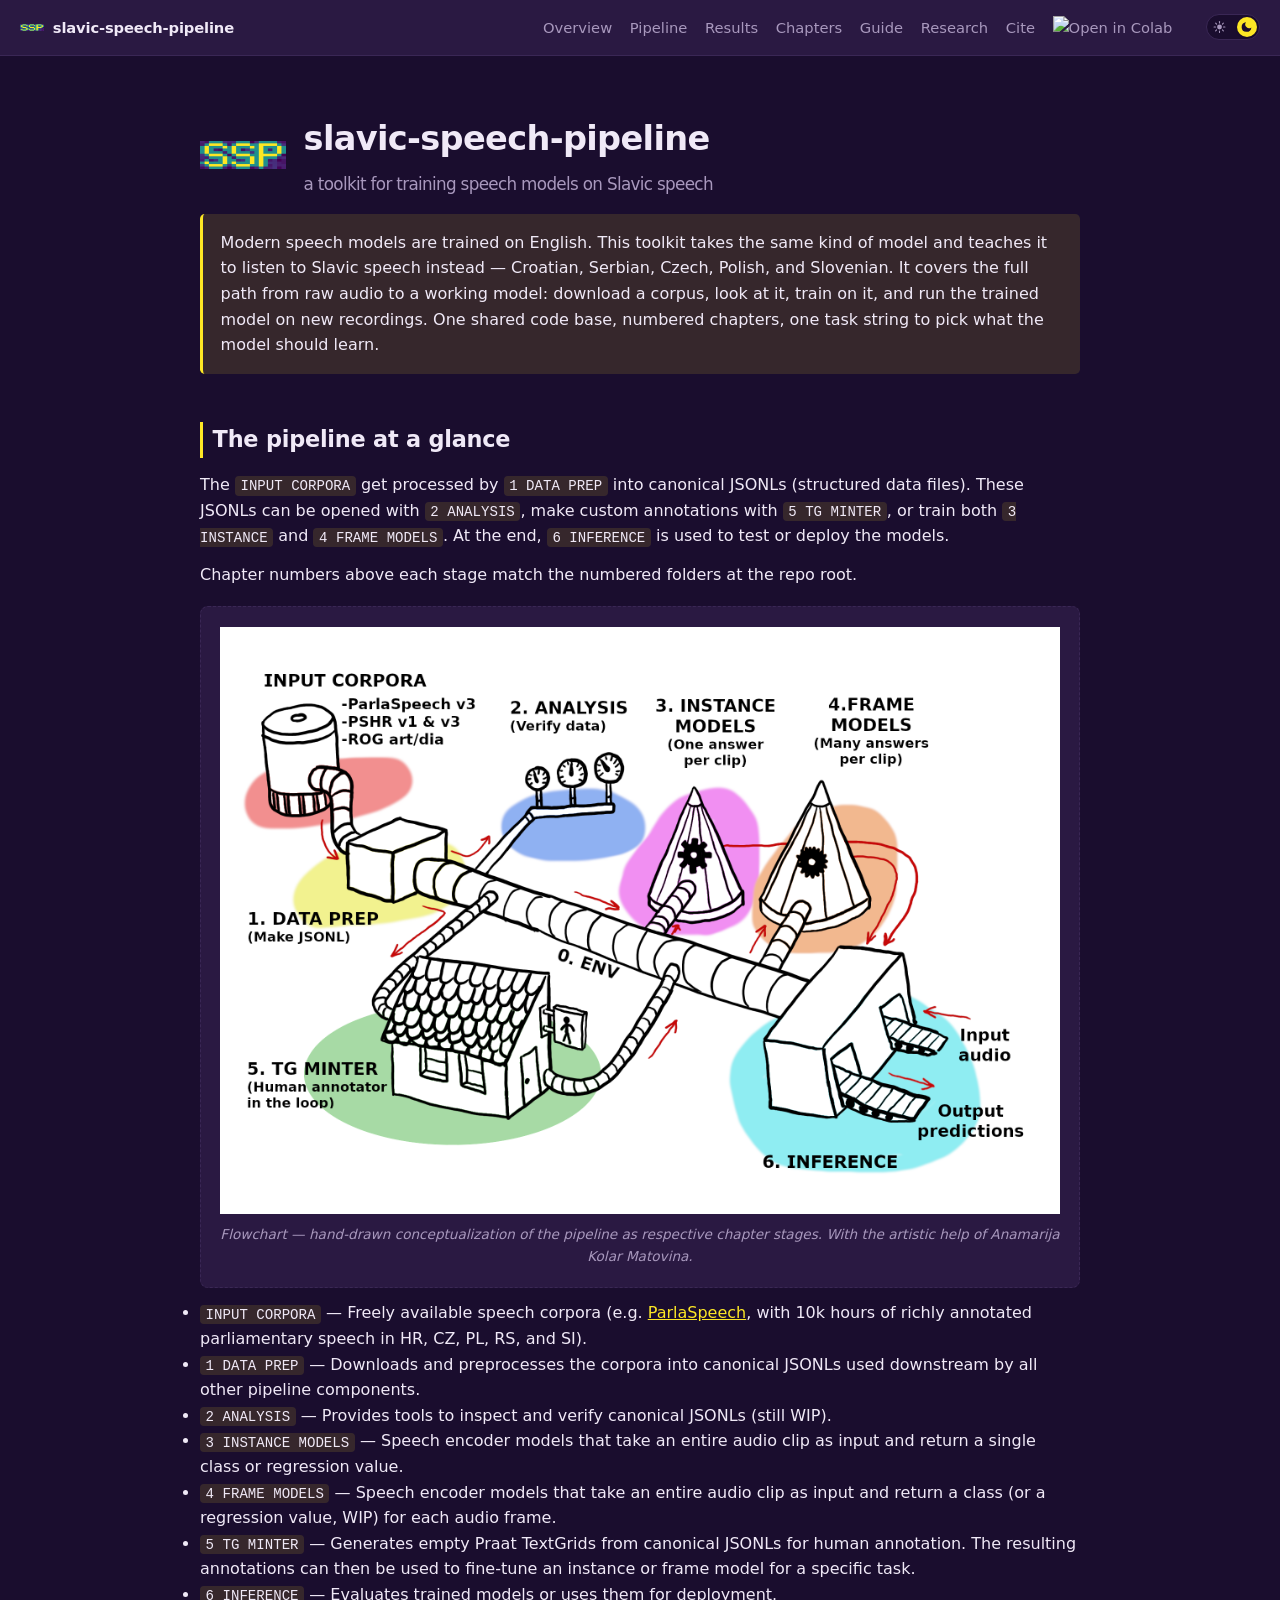
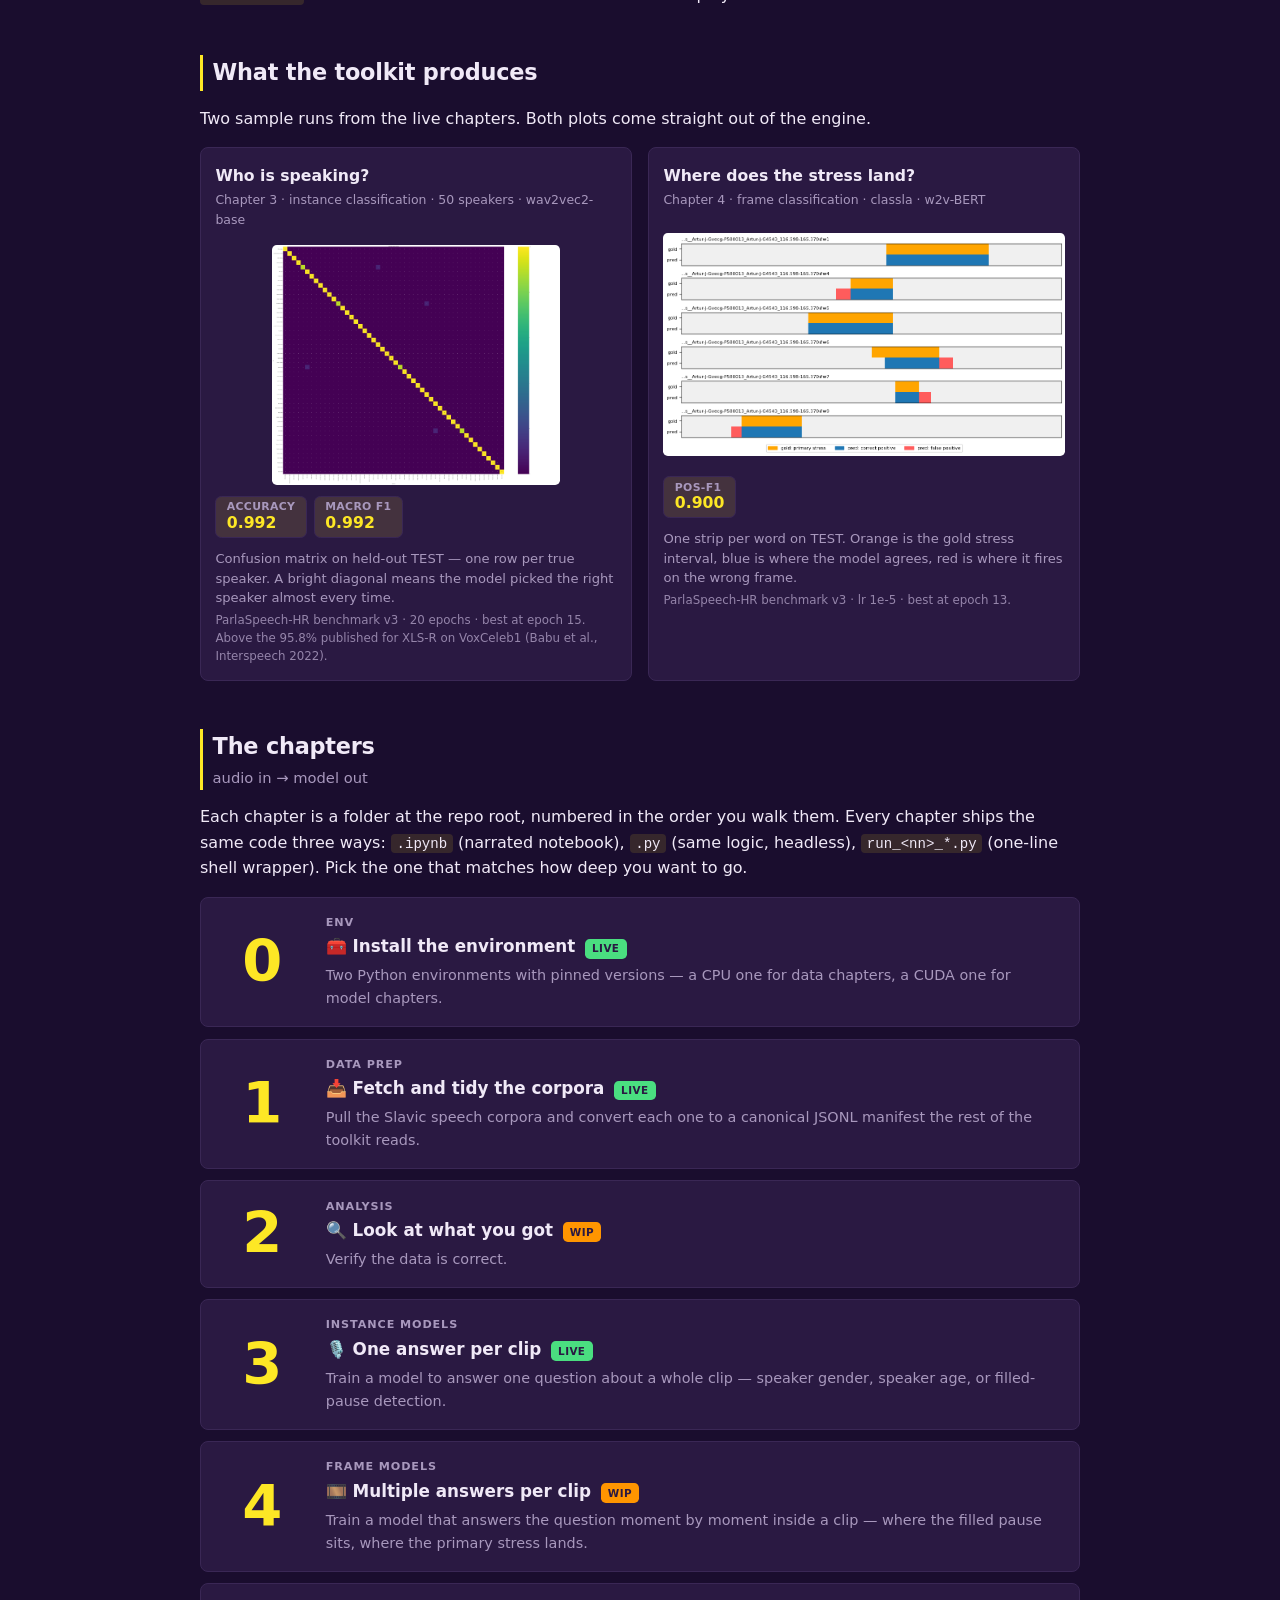
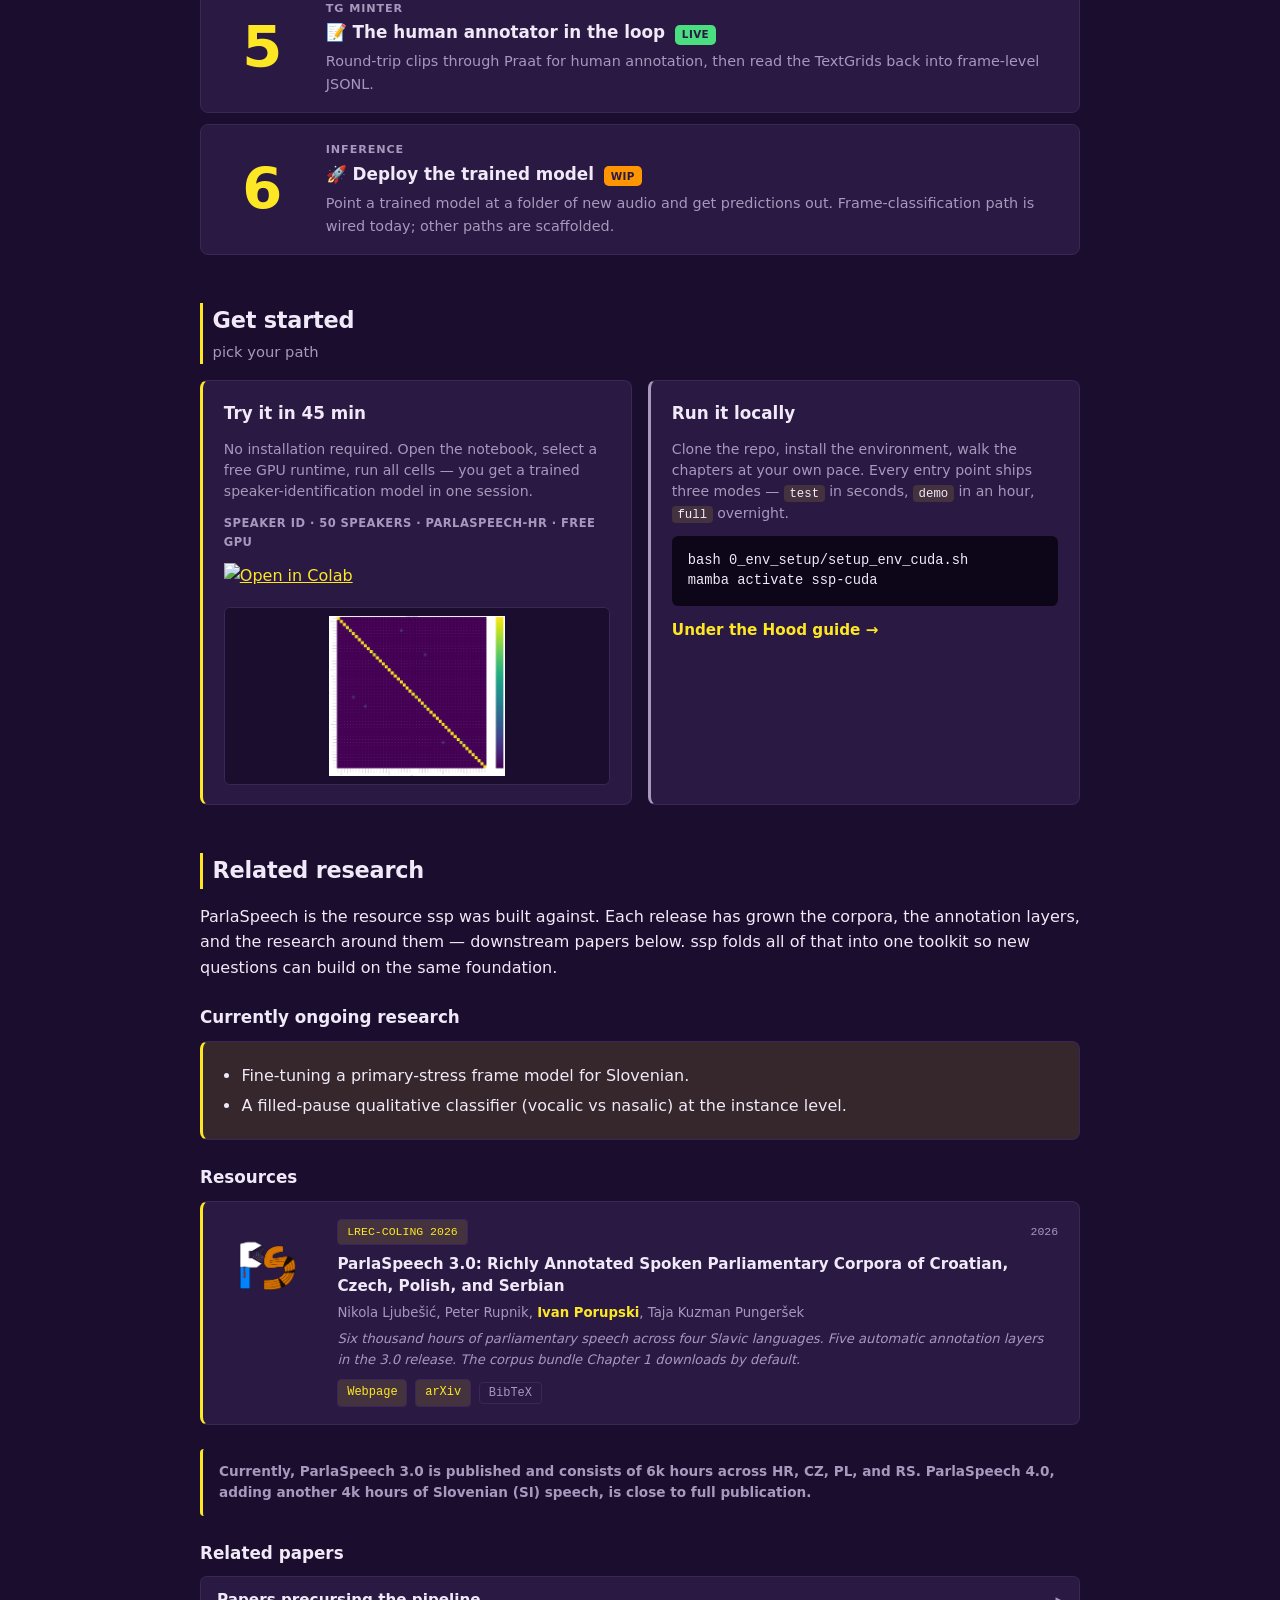
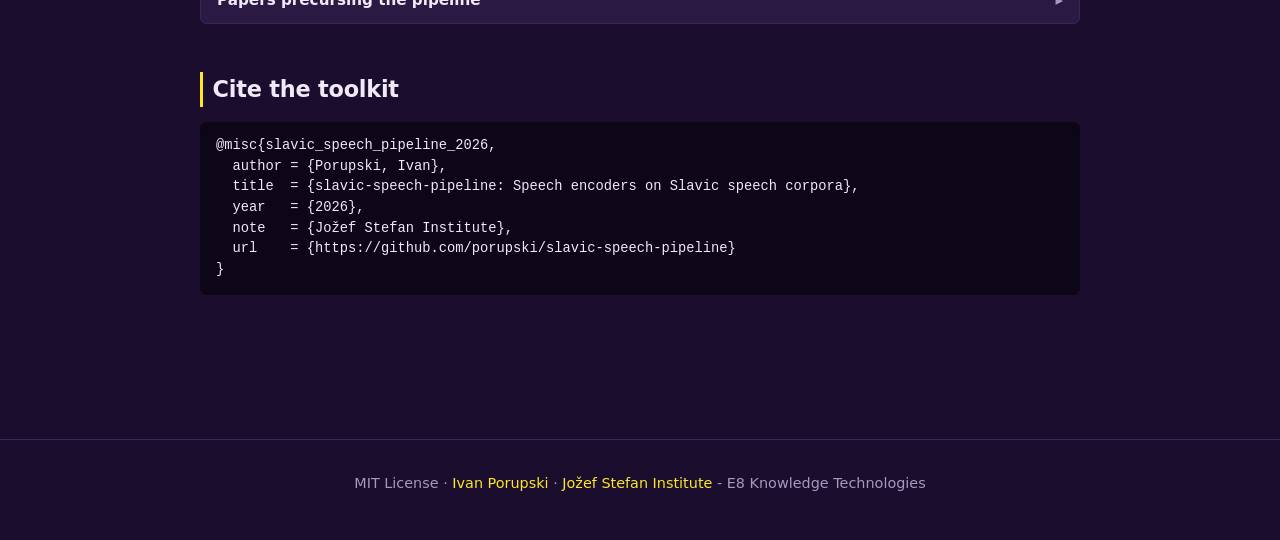
==== commit a0d3b2b6: "Polished to page." ====
--- a/docs/index.html
+++ b/docs/index.html
@@ -79,6 +79,13 @@
       numbers above each stage match the numbered folders at the repo root.
       </p>
 
+      <figure class="flowchart">
+        <img src="img/schema_pipeline_v1.2.png" alt="End-to-end flowchart of the slavic-speech-pipeline. With the artistic help of Anamarija Kolar Matovina.">
+        <figcaption>Flowchart — hand-drawn conceptualization of the pipeline as respective chapter stages. With the artistic help of Anamarija Kolar Matovina.</figcaption>
+      </figure>
+
+      <p></p>
+
       <ul>
     <li>
       <code>INPUT CORPORA</code> — Freely available speech corpora
@@ -113,10 +120,6 @@
     </li>
   </ul>
 
-      <figure class="flowchart">
-        <img src="img/schema_pipeline_v1.2.png" alt="End-to-end flowchart of the slavic-speech-pipeline. With the artistic help of Anamarija Kolar Matovina.">
-        <figcaption>Flowchart — hand-drawn conceptualization of the pipeline as respective chapter stages. With the artistic help of Anamarija Kolar Matovina.</figcaption>
-      </figure>
     </section>
 
     <section id="showcase">
@@ -215,7 +218,7 @@
             <span class="kicker">ANALYSIS</span>
             <div class="head">
               <span class="title">🔍 Look at what you got</span>
-              <span class="badge live">live</span>
+              <span class="badge wip">wip</span>
             </div>
             <p>Verify the data is correct.</p>
           </div>
@@ -239,7 +242,7 @@
             <span class="kicker">FRAME MODELS</span>
             <div class="head">
               <span class="title">🎞️ Multiple answers per clip</span>
-              <span class="badge live">live</span>
+              <span class="badge wip">wip</span>
             </div>
             <p>Train a model that answers the question moment by moment inside a clip — where the filled pause sits, where the primary stress lands.</p>
           </div>
@@ -263,7 +266,7 @@
             <span class="kicker">INFERENCE</span>
             <div class="head">
               <span class="title">🚀 Deploy the trained model</span>
-              <span class="badge live">live</span>
+              <span class="badge wip">wip</span>
             </div>
             <p>Point a trained model at a folder of new audio and get predictions out. Frame-classification path is wired today; other paths are scaffolded.</p>
           </div>
--- a/docs/styles.css
+++ b/docs/styles.css
@@ -307,6 +307,28 @@
 .badge.live { background: var(--status-live); color: var(--bg-alt); }
 .badge.wip  { background: var(--status-wip);  color: var(--bg-alt); }
 
+.chap-id {
+  display: flex;
+  flex-direction: column;
+  align-items: center;
+  justify-content: center;
+  gap: 12px;
+}
+
+.chap-id img {
+  width: 200px;
+  height: 200px;
+  border-radius: 50%;
+  object-fit: cover;
+  display: block;
+}
+
+.chap-id .num {
+  font-size: 3rem;
+  font-weight: 800;
+  line-height: 1;
+}
+
 /* ──────────────────── showcase (landing) ──────────────────── */
 .showcase-grid {
   display: grid;
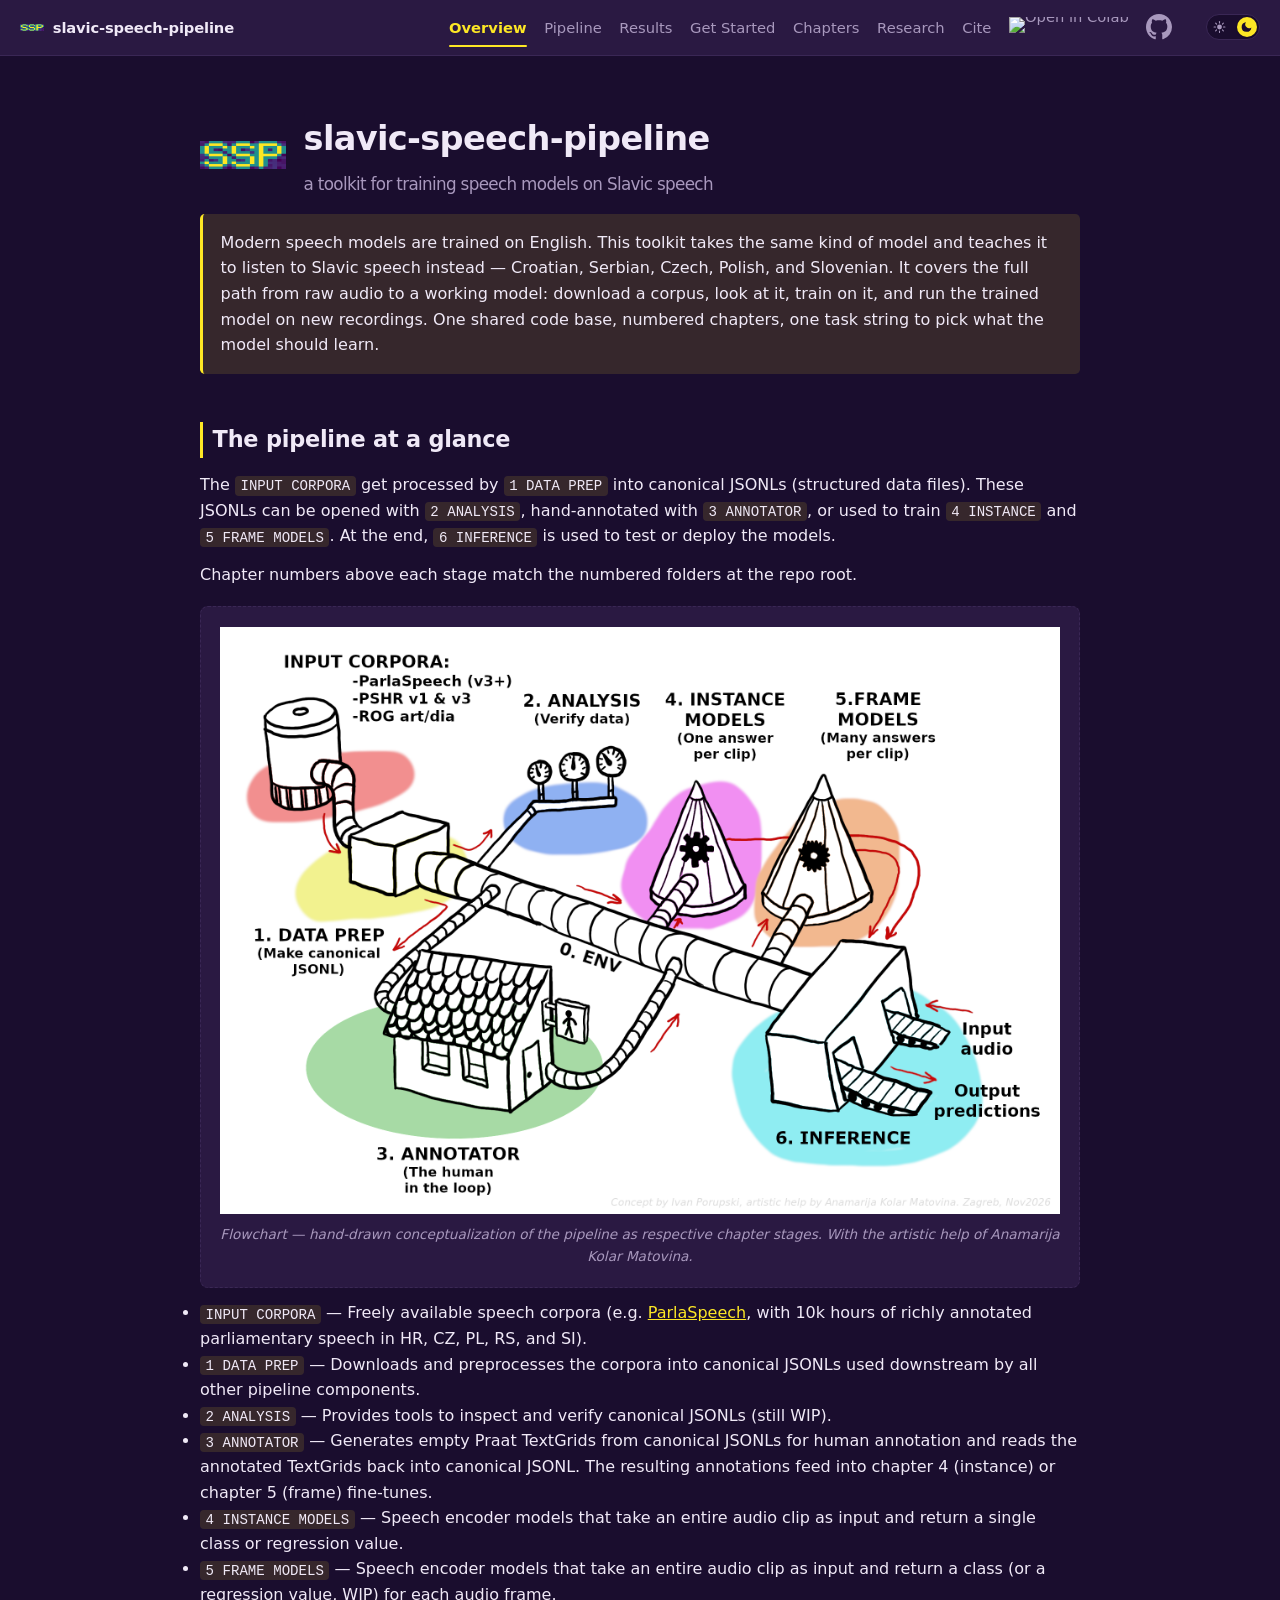
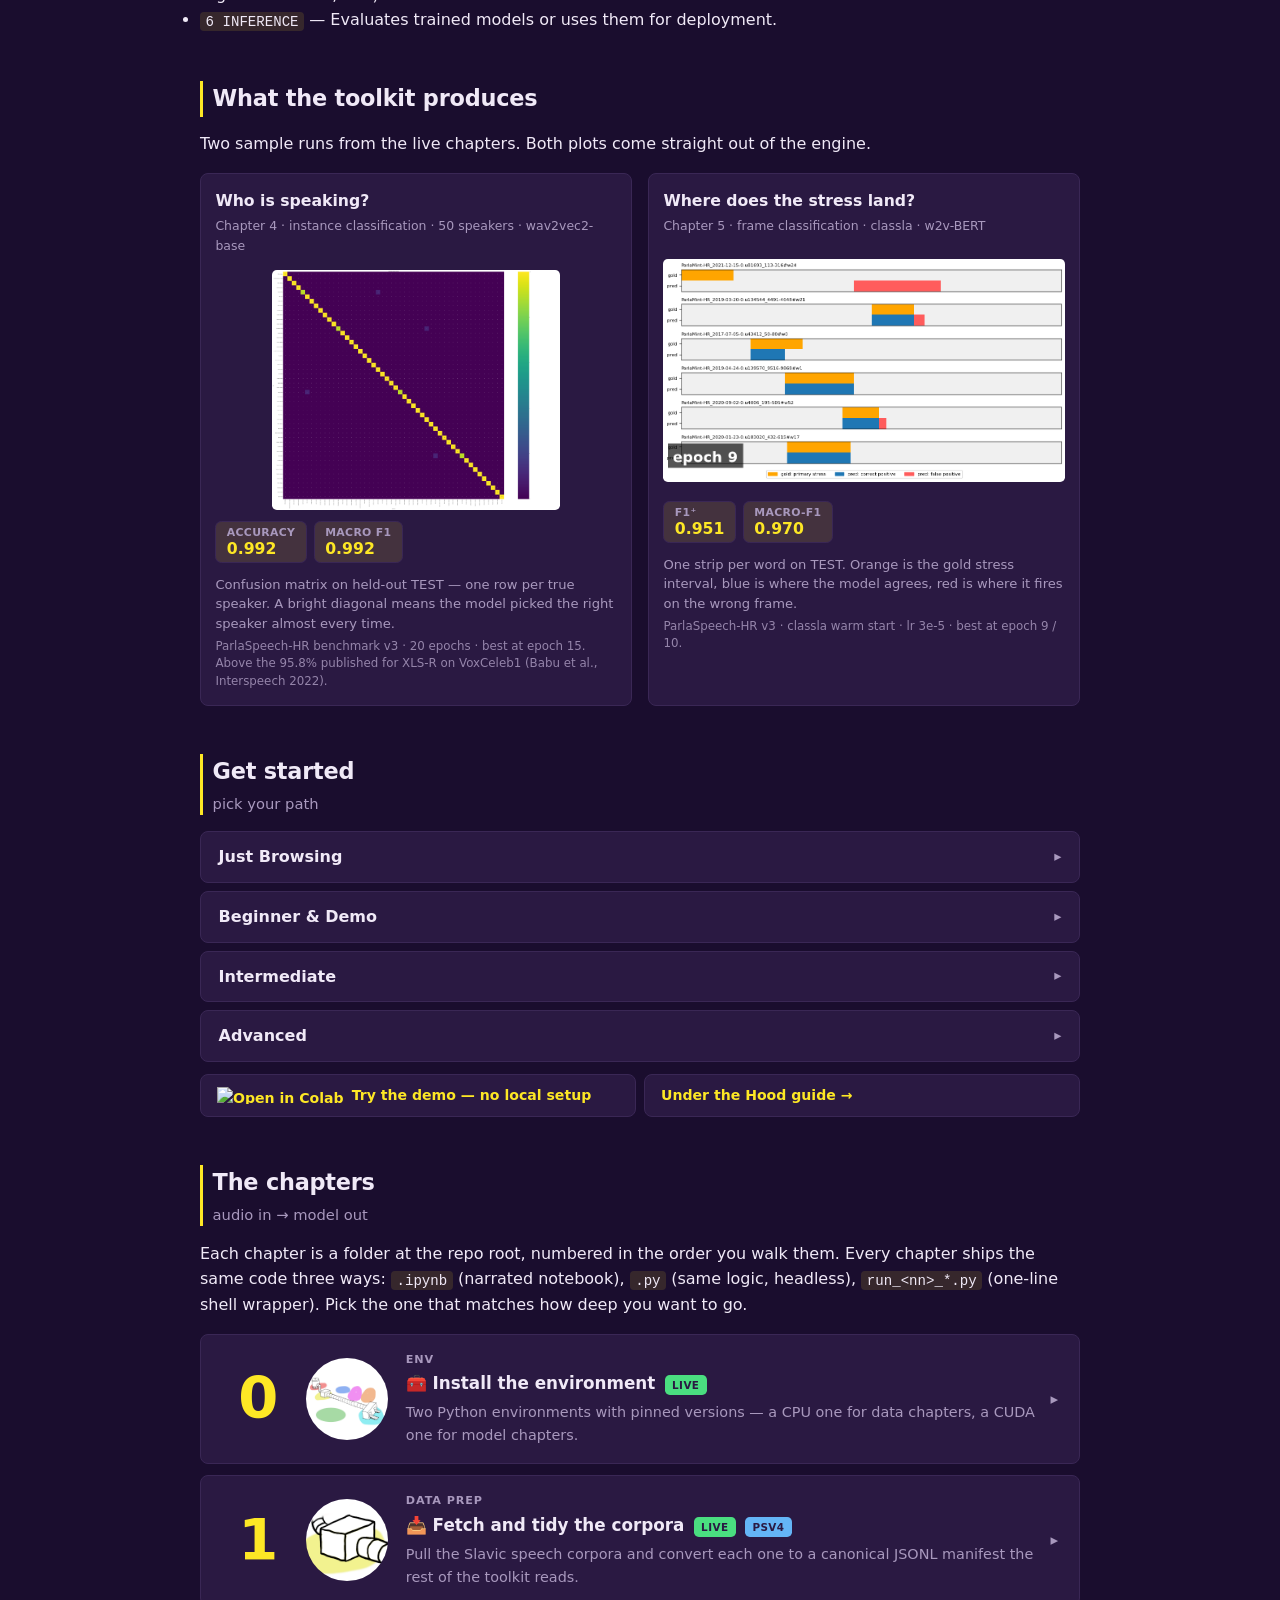
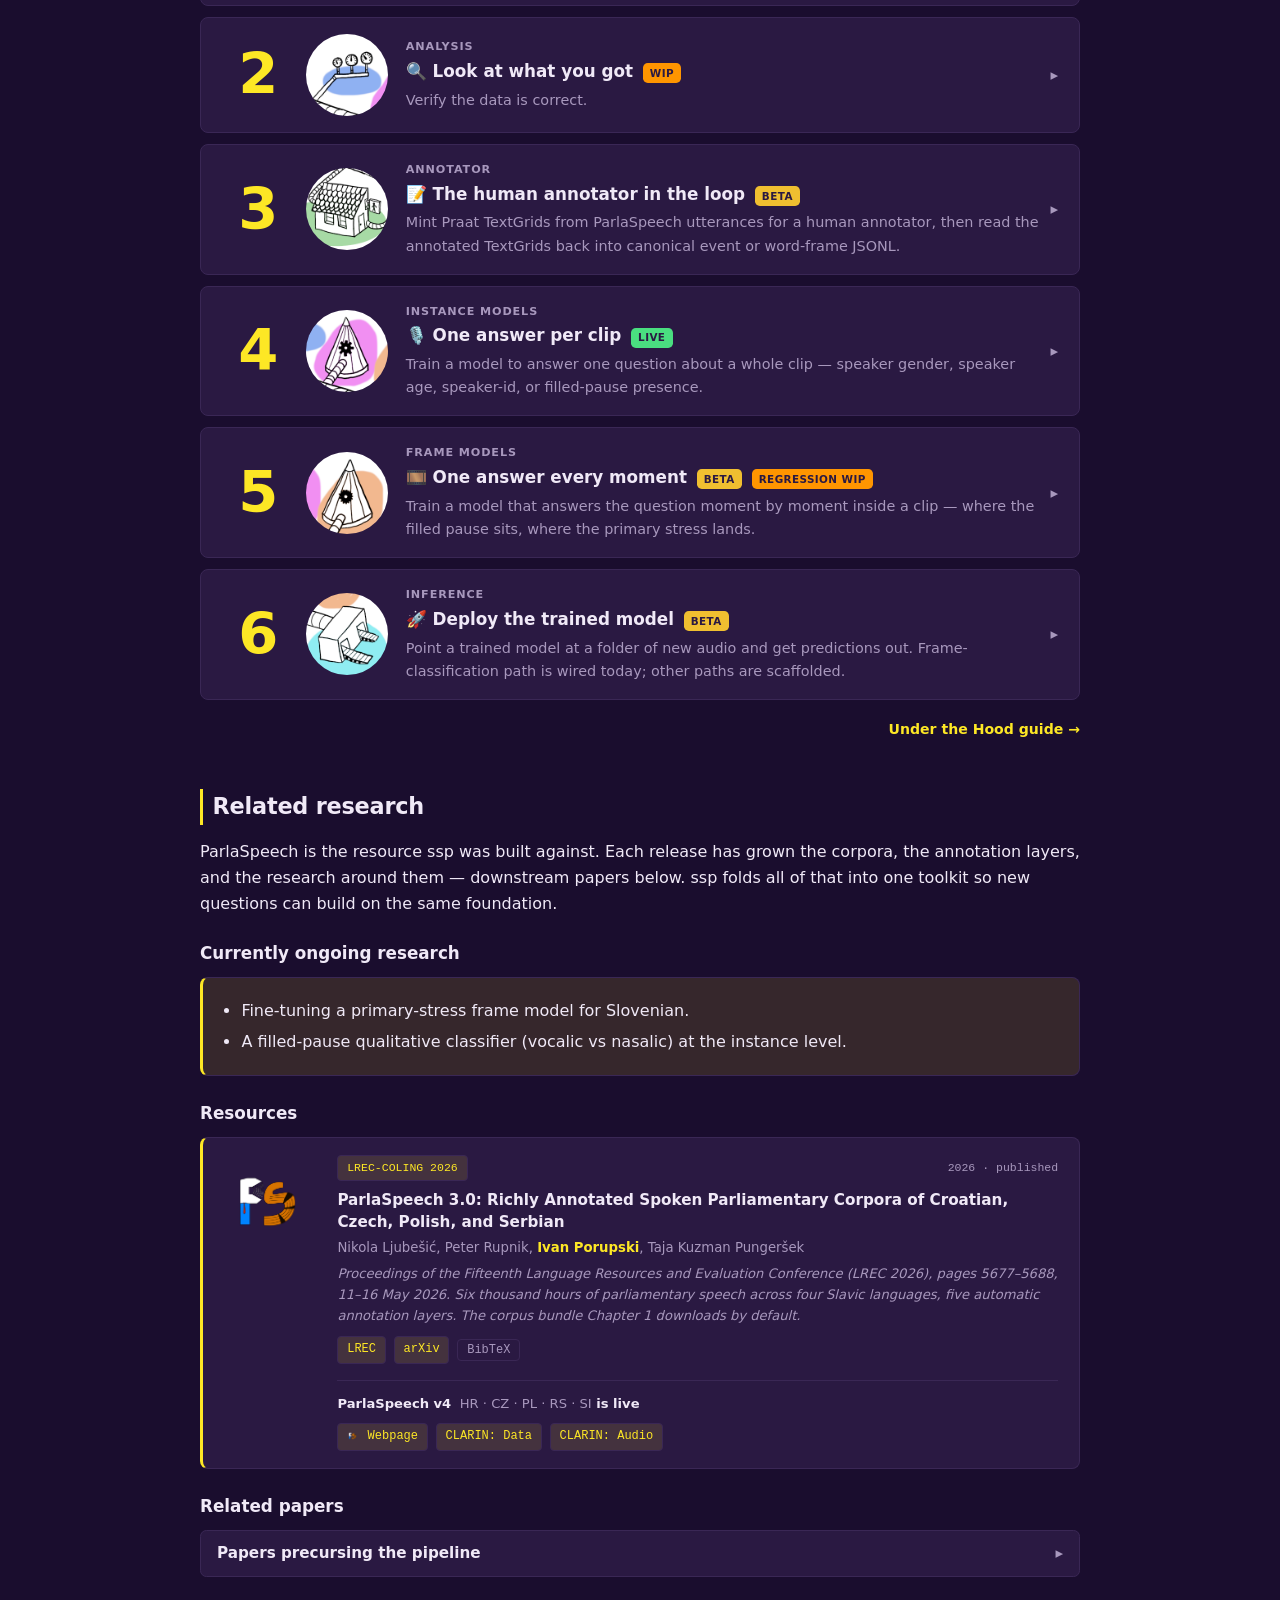
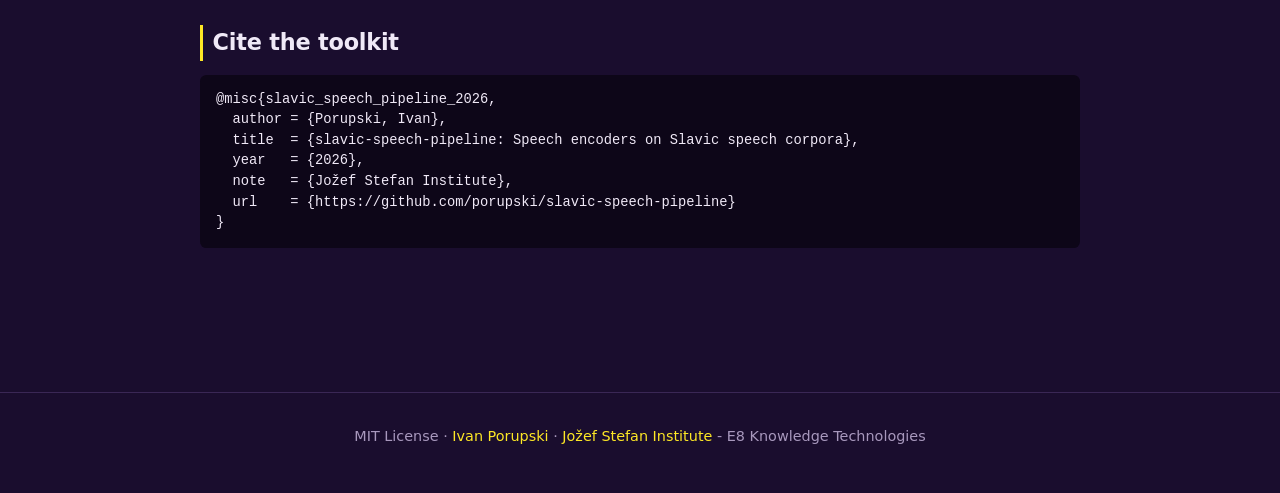
==== commit 4b985d2d: "Massive page overhaul! Lots of polishes and updates." ====
--- a/docs/index.html
+++ b/docs/index.html
@@ -9,47 +9,57 @@
 </head>
 <body>
   <nav class="top">
-    <a class="brand" href="index.html">
-      <img class="brand-logo" src="img/ssp_logo_v0.png" alt="">
-      slavic-speech-pipeline
-    </a>
-    <ul>
-      <li><a href="#overview">Overview</a></li>
-      <li><a href="#pipeline">Pipeline</a></li>
-      <li><a href="#showcase">Results</a></li>
-      <li><a href="#chapters">Chapters</a></li>
-      <li><a href="#guide">Guide</a></li>
-      <li><a href="#research">Research</a></li>
-      <li><a href="#citation">Cite</a></li>
-      <li>
-        <a class="colab-nav"
-           href="https://colab.research.google.com/github/porupski/slavic-speech-pipeline/blob/main/colab_demo/ssp-colab_demo-speaker_id.ipynb"
-           target="_blank" rel="noopener"
-           title="Open the demo in Colab">
-          <img src="https://colab.research.google.com/assets/colab-badge.svg" alt="Open in Colab">
-        </a>
-      </li>
-    </ul>
-    <button class="theme-toggle" onclick="toggleTheme()" aria-label="Toggle light/dark theme">
-      <svg class="theme-icon sun" aria-hidden="true" viewBox="0 0 24 24" fill="currentColor">
-        <circle cx="12" cy="12" r="4.5"/>
-        <g stroke="currentColor" stroke-width="2" stroke-linecap="round" fill="none">
-          <line x1="12" y1="2"  x2="12" y2="4.5"/>
-          <line x1="12" y1="19.5" x2="12" y2="22"/>
-          <line x1="2"  y1="12" x2="4.5" y2="12"/>
-          <line x1="19.5" y1="12" x2="22" y2="12"/>
-          <line x1="4.9" y1="4.9" x2="6.6" y2="6.6"/>
-          <line x1="17.4" y1="17.4" x2="19.1" y2="19.1"/>
-          <line x1="4.9" y1="19.1" x2="6.6" y2="17.4"/>
-          <line x1="17.4" y1="6.6" x2="19.1" y2="4.9"/>
-        </g>
-      </svg>
-      <svg class="theme-icon moon" aria-hidden="true" viewBox="0 0 24 24" fill="currentColor">
-        <path d="M21 12.8A9 9 0 1 1 11.2 3a7 7 0 0 0 9.8 9.8z"/>
-      </svg>
-      <span class="theme-thumb"></span>
-    </button>
-  </nav>
+  <a class="brand" href="index.html">
+    <img class="brand-logo" src="img/ssp_logo_v0.png" alt="">
+    slavic-speech-pipeline
+  </a>
+  <ul>
+    <li><a href="#overview">Overview</a></li>
+    <li><a href="#pipeline">Pipeline</a></li>
+    <li><a href="#showcase">Results</a></li>
+    <li><a href="#get-started">Get Started</a></li>
+    <li><a href="#chapters">Chapters</a></li>
+    <li><a href="#research">Research</a></li>
+    <li><a href="#citation">Cite</a></li>
+    <li>
+      <a class="colab-nav"
+         href="https://colab.research.google.com/github/porupski/slavic-speech-pipeline/blob/main/colab_demo/ssp-colab_demo-speaker_id.ipynb"
+         target="_blank" rel="noopener"
+         title="Open the demo in Colab">
+        <img src="https://colab.research.google.com/assets/colab-badge.svg" alt="Open in Colab">
+      </a>
+    </li>
+    <li>
+      <a class="github-nav"
+         href="https://github.com/porupski/slavic-speech-pipeline"
+         target="_blank" rel="noopener"
+         title="View on GitHub" aria-label="GitHub repository">
+        <svg class="github-icon" viewBox="0 0 16 16" fill="currentColor" aria-hidden="true">
+          <path d="M8 0C3.58 0 0 3.58 0 8c0 3.54 2.29 6.53 5.47 7.59.4.07.55-.17.55-.38 0-.19-.01-.82-.01-1.49-2.01.37-2.53-.49-2.69-.94-.09-.23-.48-.94-.82-1.13-.28-.15-.68-.52-.01-.53.63-.01 1.08.58 1.23.82.72 1.21 1.87.87 2.33.66.07-.52.28-.87.51-1.07-1.78-.2-3.64-.89-3.64-3.95 0-.87.31-1.59.82-2.15-.08-.2-.36-1.02.08-2.12 0 0 .67-.21 2.2.82.64-.18 1.32-.27 2-.27.68 0 1.36.09 2 .27 1.53-1.04 2.2-.82 2.2-.82.44 1.1.16 1.92.08 2.12.51.56.82 1.27.82 2.15 0 3.07-1.87 3.75-3.65 3.95.29.25.54.73.54 1.48 0 1.07-.01 1.93-.01 2.2 0 .21.15.46.55.38A8.013 8.013 0 0016 8c0-4.42-3.58-8-8-8z"/>
+        </svg>
+      </a>
+    </li>
+  </ul>
+  <button class="theme-toggle" onclick="toggleTheme()" aria-label="Toggle light/dark theme">
+    <svg class="theme-icon sun" aria-hidden="true" viewBox="0 0 24 24" fill="currentColor">
+      <circle cx="12" cy="12" r="4.5"/>
+      <g stroke="currentColor" stroke-width="2" stroke-linecap="round" fill="none">
+        <line x1="12" y1="2"  x2="12" y2="4.5"/>
+        <line x1="12" y1="19.5" x2="12" y2="22"/>
+        <line x1="2"  y1="12" x2="4.5" y2="12"/>
+        <line x1="19.5" y1="12" x2="22" y2="12"/>
+        <line x1="4.9" y1="4.9" x2="6.6" y2="6.6"/>
+        <line x1="17.4" y1="17.4" x2="19.1" y2="19.1"/>
+        <line x1="4.9" y1="19.1" x2="6.6" y2="17.4"/>
+        <line x1="17.4" y1="6.6" x2="19.1" y2="4.9"/>
+      </g>
+    </svg>
+    <svg class="theme-icon moon" aria-hidden="true" viewBox="0 0 24 24" fill="currentColor">
+      <path d="M21 12.8A9 9 0 1 1 11.2 3a7 7 0 0 0 9.8 9.8z"/>
+    </svg>
+    <span class="theme-thumb"></span>
+  </button>
+</nav>
 
   <main>
     <section id="overview">
@@ -73,14 +83,14 @@
       <h2>The pipeline at a glance</h2>
       <p>
       <!-- Audio comes in on the left, trained models come out on the right.  -->
-      The <code>INPUT CORPORA</code> get processed by <code>1 DATA PREP</code> into canonical JSONLs (structured data files). These JSONLs can be opened with <code>2 ANALYSIS</code>, make custom annotations with <code>5 TG MINTER</code>, or train both <code>3 INSTANCE</code> and <code>4 FRAME MODELS</code>. At the end, <code>6 INFERENCE</code> is used to test or deploy the models.</pp>
+      The <code>INPUT CORPORA</code> get processed by <code>1 DATA PREP</code> into canonical JSONLs (structured data files). These JSONLs can be opened with <code>2 ANALYSIS</code>, hand-annotated with <code>3 ANNOTATOR</code>, or used to train <code>4 INSTANCE</code> and <code>5 FRAME MODELS</code>. At the end, <code>6 INFERENCE</code> is used to test or deploy the models.</p>
       
       <p>Chapter
       numbers above each stage match the numbered folders at the repo root.
       </p>
 
       <figure class="flowchart">
-        <img src="img/schema_pipeline_v1.2.png" alt="End-to-end flowchart of the slavic-speech-pipeline. With the artistic help of Anamarija Kolar Matovina.">
+        <img src="img/schema_pipeline_v2.png" alt="End-to-end flowchart of the slavic-speech-pipeline. With the artistic help of Anamarija Kolar Matovina.">
         <figcaption>Flowchart — hand-drawn conceptualization of the pipeline as respective chapter stages. With the artistic help of Anamarija Kolar Matovina.</figcaption>
       </figure>
 
@@ -101,18 +111,18 @@
       canonical JSONLs (still WIP).
     </li>
     <li>
-      <code>3 INSTANCE MODELS</code> — Speech encoder models that take
+      <code>3 ANNOTATOR</code> — Generates empty Praat TextGrids from
+      canonical JSONLs for human annotation and reads the annotated
+      TextGrids back into canonical JSONL. The resulting annotations
+      feed into chapter 4 (instance) or chapter 5 (frame) fine-tunes.
+    </li>
+    <li>
+      <code>4 INSTANCE MODELS</code> — Speech encoder models that take
       an entire audio clip as input and return a single class or regression value.
     </li>
     <li>
-      <code>4 FRAME MODELS</code> — Speech encoder models that take
+      <code>5 FRAME MODELS</code> — Speech encoder models that take
       an entire audio clip as input and return a class (or a regression value, WIP) for each audio frame.
-    </li>
-    <li>
-      <code>5 TG MINTER</code> — Generates empty Praat TextGrids from
-      canonical JSONLs for human annotation. The resulting annotations
-      can then be used to fine-tune an instance or frame model for a
-      specific task.
     </li>
     <li>
       <code>6 INFERENCE</code> — Evaluates trained models or uses them
@@ -128,8 +138,10 @@
 
       <div class="showcase-grid">
         <figure>
+          <!-- TODO (2026-11-06): replace these numbers with the clean weekend re-run
+               from the fixed best-vs-last engine. Keep until the fresh run lands. -->
           <h3>Who is speaking?
-            <small>Chapter 3 · instance classification · 50 speakers · wav2vec2-base</small>
+            <small>Chapter 4 · instance classification · 50 speakers · wav2vec2-base</small>
           </h3>
           <div class="img-wrap">
             <img src="img/ssp_50-class_hero.png" alt="Confusion matrix for 50-class speaker identification on ParlaSpeech-HR">
@@ -156,23 +168,138 @@
           </figcaption>
         </figure>
 
+        <!-- TODO (2026-11-06): replace numbers + image with the clean weekend
+             re-run from the fixed best-vs-last engine. Keep this placeholder
+             until the fresh run lands. Current source: best primary-stress task
+             in runs/2026-11-05_200734_task_list (stress_hr_classla_lr1e5). -->
         <figure>
           <h3>Where does the stress land?
-            <small>Chapter 4 · frame classification · classla · w2v-BERT</small>
+            <small>Chapter 5 · frame classification · classla · w2v-BERT</small>
           </h3>
           <div class="img-wrap">
-            <img src="img/ssp_frame_stress_hero.png" alt="Example primary-stress frame predictions per word">
+            <img src="img/guide_imgs/ch5_run_task_list/stress_hr_classla_lr1e5__best_epoch_example_predictions.png" alt="Example primary-stress frame predictions per word">
           </div>
           <div class="metrics">
-            <span class="metric"><span class="label">pos-F1</span><span class="value">0.900</span></span>
+            <span class="metric"><span class="label">F1⁺</span><span class="value">0.951</span></span>
+            <span class="metric"><span class="label">macro-F1</span><span class="value">0.970</span></span>
           </div>
           <figcaption>
             One strip per word on TEST. Orange is the gold stress interval,
             blue is where the model agrees, red is where it fires on the wrong
             frame.
-            <small>ParlaSpeech-HR benchmark v3 · lr 1e-5 · best at epoch 13.</small>
+            <small>ParlaSpeech-HR v3 · classla warm start · lr 3e-5 · best at epoch 9 / 10.</small>
           </figcaption>
         </figure>
+      </div>
+    </section>
+
+    <section id="get-started">
+      <h2>Get started
+        <span class="sub">pick your path</span>
+      </h2>
+      <div class="audience-cards">
+
+        <details class="audience-card">
+          <summary>
+            <span class="audience-label">Just Browsing</span>
+          </summary>
+          <div class="audience-body">
+            <p>Browse as much as you like. If the research or the approach caught your interest, that is great! Enjoy your stay.</p>
+          </div>
+        </details>
+
+        <details class="audience-card">
+          <summary>
+            <span class="audience-label">Beginner &amp; Demo</span>
+          </summary>
+          <div class="audience-body">
+            <p>Start with the interactive demo. No local setup required. Open the notebook, select a free GPU runtime, and run all cells — you get a trained classification model in one session.</p>
+            <p>The demo covers <strong>speaker gender (binary)</strong> and <strong>speaker identification (50 speakers)</strong>:</p>
+            <div class="preface-colab">
+              <a href="https://colab.research.google.com/github/porupski/slavic-speech-pipeline/blob/main/colab_demo/ssp-colab_demo-speaker_id.ipynb"
+                 target="_blank" rel="noopener">
+                <img class="colab-badge-inline" src="https://colab.research.google.com/assets/colab-badge.svg" alt="Open in Colab">
+              </a>
+            </div>
+            <p>Frame classification demo — coming soon (WIP).</p>
+          </div>
+        </details>
+
+        <details class="audience-card">
+          <summary>
+            <span class="audience-label">Intermediate</span>
+          </summary>
+          <div class="audience-body">
+            <p class="card-first-links"><a href="ssp-guide.html">Under the Hood guide</a> · <a href="https://github.com/porupski/slavic-speech-pipeline" target="_blank" rel="noopener">GitHub repo</a></p>
+            <p>Walk the notebooks step by step. Understand how the pipeline works, edit the config, and set up your own task list with models from the ParlaSpeech benchmark or ParlaSpeech v4.</p>
+            <ul class="file-list">
+              <li><span class="ch-label">Ch 0</span> <code>0_env_setup/</code> — environment setup, start here</li>
+              <li><span class="ch-label">Ch 1</span>
+                <ul>
+                  <li><code>1_data_prep/10_download_data_clarin.ipynb</code></li>
+                  <li><code>1_data_prep/11c_prep_parlaspeech.ipynb</code></li>
+                  <li><code>1_data_prep/11e_get_prep_parlaspeech_benchmark_v3.ipynb</code></li>
+                </ul>
+              </li>
+              <li><span class="ch-label">Ch 2</span> WIP</li>
+              <li><span class="ch-label">Ch 4</span>
+                <ul>
+                  <li><code>4_instance_models/41_train_instance_classification.ipynb</code></li>
+                  <li><code>4_instance_models/42_train_instance_regression.ipynb</code></li>
+                </ul>
+              </li>
+              <li><span class="ch-label">Ch 5</span> <code>5_frame_models/51_train_frame_classification.ipynb</code></li>
+              <li><span class="ch-label">Ch 6</span> WIP</li>
+            </ul>
+          </div>
+        </details>
+
+        <details class="audience-card">
+          <summary>
+            <span class="audience-label">Advanced</span>
+          </summary>
+          <div class="audience-body">
+            <p class="card-first-links"><a href="ssp-guide.html">Under the Hood guide</a> · <a href="https://github.com/porupski/slavic-speech-pipeline" target="_blank" rel="noopener">GitHub repo</a></p>
+            <p>Add custom datasets, register your own models, and run everything headless from the command line.</p>
+
+            <p><strong>Add custom hosted data (Ch 1):</strong></p>
+            <ul class="file-list">
+              <li><code>1_data_prep/10a_dataset_registry.json</code></li>
+              <li><code>1_data_prep/10_download_data_clarin.py</code></li>
+              <li><code>1_data_prep/11c_prep_parlaspeech.py</code></li>
+              <li><code>1_data_prep/11e_get_prep_parlaspeech_benchmark_v3.py</code></li>
+            </ul>
+
+            <p>Ch 2 — WIP. Ch 3 — WIP but functional for filled pauses and primary stress; more involved to use at this stage.</p>
+
+            <p><strong>Add custom models (Ch 4):</strong></p>
+            <ul class="file-list">
+              <li><code>4_instance_models/supported_models.md</code></li>
+            </ul>
+
+            <p><strong>Headless runners (Ch 4):</strong></p>
+            <ul class="file-list">
+              <li><code>4_instance_models/run_41_classification.py</code></li>
+              <li><code>4_instance_models/run_42_regression.py</code></li>
+              <li><code>4_instance_models/43_run_task_list.py</code></li>
+            </ul>
+
+            <p><strong>Frame models (Ch 5 — WIP but functional):</strong></p>
+            <ul class="file-list">
+              <li><code>5_frame_models/supported_models.md</code></li>
+              <li><code>5_frame_models/run_51_classification.py</code></li>
+              <li><code>5_frame_models/53_run_task_list.py</code></li>
+            </ul>
+          </div>
+        </details>
+
+      </div>
+
+      <div class="quick-paths" style="margin-top:0.75rem;">
+        <a class="quick-path" href="https://colab.research.google.com/github/porupski/slavic-speech-pipeline/blob/main/colab_demo/ssp-colab_demo-speaker_id.ipynb" target="_blank" rel="noopener">
+          <img src="https://colab.research.google.com/assets/colab-badge.svg" alt="Open in Colab"> Try the demo — no local setup
+        </a>
+        <a class="quick-path" href="ssp-guide.html">Under the Hood guide →</a>
       </div>
     </section>
 
@@ -188,128 +315,149 @@
       that matches how deep you want to go.
       </p>
       <div class="chapters">
-        <div class="chapter-card">
-          <div class="chap-id"><span class="num">0</span></div>
-          <div class="body">
-            <span class="kicker">ENV</span>
-            <div class="head">
-              <span class="title">🧰 Install the environment</span>
-              <span class="badge live">live</span>
-            </div>
-            <p>Two Python environments with pinned versions — a CPU one for data chapters, a CUDA one for model chapters.</p>
-          </div>
-        </div>
-
-        <div class="chapter-card">
-          <div class="chap-id"><span class="num">1</span></div>
-          <div class="body">
-            <span class="kicker">DATA PREP</span>
-            <div class="head">
-              <span class="title">📥 Fetch and tidy the corpora</span>
-              <span class="badge live">live</span>
-            </div>
-            <p>Pull the Slavic speech corpora and convert each one to a canonical JSONL manifest the rest of the toolkit reads.</p>
-          </div>
-        </div>
-
-        <div class="chapter-card">
-          <div class="chap-id"><span class="num">2</span></div>
-          <div class="body">
-            <span class="kicker">ANALYSIS</span>
-            <div class="head">
-              <span class="title">🔍 Look at what you got</span>
-              <span class="badge wip">wip</span>
-            </div>
-            <p>Verify the data is correct.</p>
-          </div>
-        </div>
-
-        <div class="chapter-card">
-          <div class="chap-id"><span class="num">3</span></div>
-          <div class="body">
-            <span class="kicker">INSTANCE MODELS</span>
-            <div class="head">
-              <span class="title">🎙️ One answer per clip</span>
-              <span class="badge live">live</span>
-            </div>
-            <p>Train a model to answer one question about a whole clip — speaker gender, speaker age, or filled-pause detection.</p>
-          </div>
-        </div>
-
-        <div class="chapter-card">
-          <div class="chap-id"><span class="num">4</span></div>
-          <div class="body">
-            <span class="kicker">FRAME MODELS</span>
-            <div class="head">
-              <span class="title">🎞️ Multiple answers per clip</span>
-              <span class="badge wip">wip</span>
-            </div>
-            <p>Train a model that answers the question moment by moment inside a clip — where the filled pause sits, where the primary stress lands.</p>
-          </div>
-        </div>
-
-        <div class="chapter-card">
-          <div class="chap-id"><span class="num">5</span></div>
-          <div class="body">
-            <span class="kicker">TG MINTER</span>
-            <div class="head">
-              <span class="title">📝 The human annotator in the loop</span>
-              <span class="badge live">live</span>
-            </div>
-            <p>Round-trip clips through Praat for human annotation, then read the TextGrids back into frame-level JSONL.</p>
-          </div>
-        </div>
-
-        <div class="chapter-card">
-          <div class="chap-id"><span class="num">6</span></div>
-          <div class="body">
-            <span class="kicker">INFERENCE</span>
-            <div class="head">
-              <span class="title">🚀 Deploy the trained model</span>
-              <span class="badge wip">wip</span>
-            </div>
-            <p>Point a trained model at a folder of new audio and get predictions out. Frame-classification path is wired today; other paths are scaffolded.</p>
-          </div>
-        </div>
-      </div>
-    </section>
-
-    <section id="guide">
-      <h2>Get started
-        <span class="sub">pick your path</span>
-      </h2>
-      <div class="cta-split">
-
-        <div class="cta-col colab-side">
-          <h3>Try it in 45 min</h3>
-          <p class="cta-desc">No installation required. Open the notebook,
-          select a free GPU runtime, run all cells — you get a trained
-          speaker-identification model in one session.</p>
-          <span class="cta-tag">Speaker ID · 50 speakers · ParlaSpeech-HR · free GPU</span>
-          <a href="https://colab.research.google.com/github/porupski/slavic-speech-pipeline/blob/main/colab_demo/ssp-colab_demo-speaker_id.ipynb"
-             target="_blank" rel="noopener">
-            <img class="colab-badge-big"
-                 src="https://colab.research.google.com/assets/colab-badge.svg"
-                 alt="Open in Colab">
-          </a>
-          <div class="cta-preview">
-            <img src="img/guide_imgs/ch3_run_task_list/confusion_matrix_test-speaker_base.png"
-                 alt="Speaker-ID confusion matrix — 50 Croatian parliamentary speakers, accuracy 0.990">
-          </div>
-        </div>
-
-        <div class="cta-col local-side">
-          <h3>Run it locally</h3>
-          <p class="cta-desc">Clone the repo, install the environment, walk the
-          chapters at your own pace. Every entry point ships three modes —
-          <code>test</code> in seconds, <code>demo</code> in an hour,
-          <code>full</code> overnight.</p>
-          <pre><code>bash 0_env_setup/setup_env_cuda.sh
-mamba activate ssp-cuda</code></pre>
-          <a class="cta-guide-link" href="ssp-guide.html">Under the Hood guide →</a>
-        </div>
-
-      </div>
+        <details class="chapter-card">
+          <summary>
+            <div class="chap-id">
+              <span class="num">0</span>
+              <img class="chap-icon" src="img/chapter_imgs/0_env_icon.png" alt="" width="200" height="200" loading="lazy">
+            </div>
+            <div class="body">
+              <span class="kicker">ENV</span>
+              <div class="head">
+                <span class="title">🧰 Install the environment</span>
+                <span class="badge live">live</span>
+              </div>
+              <p>Two Python environments with pinned versions — a CPU one for data chapters, a CUDA one for model chapters.</p>
+            </div>
+          </summary>
+          <div class="card-expand">
+            <a class="chapter-guide-link" href="ssp-guide.html#ch0">Chapter 0 in the guide →</a>
+          </div>
+        </details>
+
+        <details class="chapter-card">
+          <summary>
+            <div class="chap-id">
+              <span class="num">1</span>
+              <img class="chap-icon" src="img/chapter_imgs/1_data_icon.png" alt="" width="200" height="200" loading="lazy">
+            </div>
+            <div class="body">
+              <span class="kicker">DATA PREP</span>
+              <div class="head">
+                <span class="title">📥 Fetch and tidy the corpora</span>
+                <span class="badge live">live</span>
+                <span class="badge corpus">PSv4</span>
+              </div>
+              <p>Pull the Slavic speech corpora and convert each one to a canonical JSONL manifest the rest of the toolkit reads.</p>
+            </div>
+          </summary>
+          <div class="card-expand">
+            <a class="chapter-guide-link" href="ssp-guide.html#ch1">Chapter 1 in the guide →</a>
+          </div>
+        </details>
+
+        <details class="chapter-card">
+          <summary>
+            <div class="chap-id">
+              <span class="num">2</span>
+              <img class="chap-icon" src="img/chapter_imgs/2_analysis_icon.png" alt="" width="200" height="200" loading="lazy">
+            </div>
+            <div class="body">
+              <span class="kicker">ANALYSIS</span>
+              <div class="head">
+                <span class="title">🔍 Look at what you got</span>
+                <span class="badge wip">wip</span>
+              </div>
+              <p>Verify the data is correct.</p>
+            </div>
+          </summary>
+          <div class="card-expand">
+            <a class="chapter-guide-link" href="ssp-guide.html#ch2">Chapter 2 in the guide →</a>
+          </div>
+        </details>
+
+        <details class="chapter-card">
+          <summary>
+            <div class="chap-id">
+              <span class="num">3</span>
+              <img class="chap-icon" src="img/chapter_imgs/3_annotator_icon.png" alt="" width="200" height="200" loading="lazy">
+            </div>
+            <div class="body">
+              <span class="kicker">ANNOTATOR</span>
+              <div class="head">
+                <span class="title">📝 The human annotator in the loop</span>
+                <span class="badge beta">beta</span>
+              </div>
+              <p>Mint Praat TextGrids from ParlaSpeech utterances for a human annotator, then read the annotated TextGrids back into canonical event or word-frame JSONL.</p>
+            </div>
+          </summary>
+          <div class="card-expand">
+            <a class="chapter-guide-link" href="ssp-guide.html#ch3">Chapter 3 in the guide →</a>
+          </div>
+        </details>
+
+        <details class="chapter-card">
+          <summary>
+            <div class="chap-id">
+              <span class="num">4</span>
+              <img class="chap-icon" src="img/chapter_imgs/4_instance_icon.png" alt="" width="200" height="200" loading="lazy">
+            </div>
+            <div class="body">
+              <span class="kicker">INSTANCE MODELS</span>
+              <div class="head">
+                <span class="title">🎙️ One answer per clip</span>
+                <span class="badge live">live</span>
+              </div>
+              <p>Train a model to answer one question about a whole clip — speaker gender, speaker age, speaker-id, or filled-pause presence.</p>
+            </div>
+          </summary>
+          <div class="card-expand">
+            <a class="chapter-guide-link" href="ssp-guide.html#ch4">Chapter 4 in the guide →</a>
+          </div>
+        </details>
+
+        <details class="chapter-card">
+          <summary>
+            <div class="chap-id">
+              <span class="num">5</span>
+              <img class="chap-icon" src="img/chapter_imgs/5_frame_icon.png" alt="" width="200" height="200" loading="lazy">
+            </div>
+            <div class="body">
+              <span class="kicker">FRAME MODELS</span>
+              <div class="head">
+                <span class="title">🎞️ One answer every moment</span>
+                <span class="badge beta">beta</span>
+                <span class="badge wip">regression wip</span>
+              </div>
+              <p>Train a model that answers the question moment by moment inside a clip — where the filled pause sits, where the primary stress lands.</p>
+            </div>
+          </summary>
+          <div class="card-expand">
+            <a class="chapter-guide-link" href="ssp-guide.html#ch5">Chapter 5 in the guide →</a>
+          </div>
+        </details>
+
+        <details class="chapter-card">
+          <summary>
+            <div class="chap-id">
+              <span class="num">6</span>
+              <img class="chap-icon" src="img/chapter_imgs/6_inference_icon.png" alt="" width="200" height="200" loading="lazy">
+            </div>
+            <div class="body">
+              <span class="kicker">INFERENCE</span>
+              <div class="head">
+                <span class="title">🚀 Deploy the trained model</span>
+                <span class="badge beta">beta</span>
+              </div>
+              <p>Point a trained model at a folder of new audio and get predictions out. Frame-classification path is wired today; other paths are scaffolded.</p>
+            </div>
+          </summary>
+          <div class="card-expand">
+            <a class="chapter-guide-link" href="ssp-guide.html#ch6">Chapter 6 in the guide →</a>
+          </div>
+        </details>
+      </div>
+      <p style="margin-top:1rem;text-align:right;"><a class="chapter-guide-link" href="ssp-guide.html">Under the Hood guide →</a></p>
     </section>
 
     <section id="research">
@@ -336,40 +484,42 @@
           <div class="feature-content">
             <div class="pub-header">
               <span class="venue-badge">LREC-COLING 2026</span>
-              <span class="pub-year">2026</span>
+              <span class="pub-year">2026 · published</span>
             </div>
             <p class="pub-title">ParlaSpeech 3.0: Richly Annotated Spoken Parliamentary Corpora of Croatian, Czech, Polish, and Serbian</p>
             <p class="pub-authors">Nikola Ljubešić, Peter Rupnik, <span class="accent">Ivan Porupski</span>, Taja Kuzman Pungeršek</p>
             <p class="pub-note">
-              Six thousand hours of parliamentary speech across four Slavic
-              languages. Five automatic annotation layers in the 3.0 release.
+              Proceedings of the Fifteenth Language Resources and Evaluation Conference (LREC 2026), pages 5677–5688, 11–16 May 2026.
+              Six thousand hours of parliamentary speech across four Slavic languages, five automatic annotation layers.
               The corpus bundle Chapter 1 downloads by default.
             </p>
             <div class="pub-actions">
-              <a class="pub-link" href="https://clarinsi.github.io/parlaspeech/" target="_blank" rel="noopener">Webpage</a>
+              <a class="pub-link" href="https://aclanthology.org/2026.lrec-1.447.pdf" target="_blank" rel="noopener">LREC</a>
               <a class="pub-link" href="https://arxiv.org/abs/2511.01619" target="_blank" rel="noopener">arXiv</a>
               <button class="cite-btn" onclick="toggleCite(this)">BibTeX</button>
             </div>
             <div class="cite-block" hidden>
-<pre>@misc{ljubesic2025parlaspeech30,
-  title         = {{ParlaSpeech} 3.0: Richly Annotated Spoken Parliamentary
-                   Corpora of Croatian, Czech, Polish, and Serbian},
-  author        = {Ljube{\v{s}}i{\'c}, Nikola and Rupnik, Peter and
-                   Porupski, Ivan and {Kuzman Punger{\v{s}}ek}, Taja},
-  year          = {2025},
-  eprint        = {2511.01619},
-  archivePrefix = {arXiv},
-  primaryClass  = {cs.CL},
-  url           = {https://arxiv.org/abs/2511.01619}
+<pre>@inproceedings{ljubevsic2026parlaspeech,
+  title     = {{ParlaSpeech} 3.0: Richly Annotated Spoken Parliamentary
+               Corpora of Croatian, Czech, Polish, and Serbian},
+  author    = {Ljube{\v{s}}i{\'c}, Nikola and Rupnik, Peter and
+               Porupski, Ivan and {Punger{\v{s}}ek}, Taja Kuzman},
+  booktitle = {Proceedings of the Fifteenth Language Resources and
+               Evaluation Conference (LREC 2026)},
+  pages     = {5677--5688},
+  year      = {2026}
 }</pre>
             </div>
-          </div>
-        </div>
-
-        <div class="resource-note">
-          <b>Currently, ParlaSpeech 3.0 is published and consists of 6k hours
-          across HR, CZ, PL, and RS. ParlaSpeech 4.0, adding another 4k
-          hours of Slovenian (SI) speech, is close to full publication.</b>
+
+            <div class="v4-live">
+              <span class="v4-live-label">ParlaSpeech v4 <span class="v4-langs">HR · CZ · PL · RS · SI</span> is live</span>
+              <div class="pub-actions">
+                <a class="pub-link" href="https://clarinsi.github.io/parlaspeech/" target="_blank" rel="noopener"><img src="img/ParlaSpeech_logo_v0.png" alt="" class="badge-logo-inline"> Webpage</a>
+                <a class="pub-link" href="https://www.clarin.si/repository/xmlui/handle/11356/1885" target="_blank" rel="noopener">CLARIN: Data</a>
+                <a class="pub-link" href="https://www.clarin.si/repository/xmlui/handle/11356/1889" target="_blank" rel="noopener">CLARIN: Audio</a>
+              </div>
+            </div>
+          </div>
         </div>
 
       </div>
@@ -479,6 +629,31 @@
   pages     = {5768--5772},
   year      = {2025},
   doi       = {10.21437/Interspeech.2025-205}
+}</pre>
+      </div>
+    </div>
+
+    <!-- ParlaSpeech-HR benchmark 2022 -->
+    <div class="pub-card">
+      <div class="pub-header">
+        <span class="venue-badge">JTDH 2022</span>
+        <span class="pub-year">2022 · published</span>
+      </div>
+      <p class="pub-title">The ParlaSpeech-HR Benchmark for Speaker Profiling in Croatian</p>
+      <p class="pub-authors">Nikola Ljubešić, Peter Rupnik</p>
+      <p class="pub-note">Conference on Language Technologies and Digital Humanities (JT-DH 2022), Ljubljana, 2022</p>
+      <div class="pub-actions">
+        <a class="pub-link" href="https://nl.ijs.si/jtdh22/pdf/JTDH2022_Ljubesic-et-al_The-ParlaSpeech-HR-benchmark-for-speaker-profiling-in-Croatian.pdf" target="_blank" rel="noopener">PDF</a>
+        <a class="pub-link" href="https://github.com/5roop/ParlaSpeechHRBenchmarkData" target="_blank" rel="noopener">GitHub</a>
+        <button class="cite-btn" onclick="toggleCite(this)">BibTeX</button>
+      </div>
+      <div class="cite-block" hidden>
+<pre>@inproceedings{ljubevsic2022parlaspeech,
+  title     = {The {ParlaSpeech-HR} Benchmark for Speaker Profiling in Croatian},
+  author    = {Ljube{\v{s}}ic, Nikola and Rupnik, Peter},
+  booktitle = {Proceedings of the Conference on Language Technologies and
+               Digital Humanities (JT-DH 2022)},
+  year      = {2022}
 }</pre>
       </div>
     </div>
@@ -532,6 +707,35 @@
         sel.addRange(range);
       }
     }
+
+    /* ───────── scrollspy — highlight the nav entry for the visible section
+       (matches the guide's behaviour on ssp-guide.html).                  ───── */
+    (function scrollspy() {
+      const sections = document.querySelectorAll('main > section[id]');
+      if (!sections.length) return;
+      const links = new Map();
+      sections.forEach(s => {
+        const link = document.querySelector(`nav.top a[href="#${s.id}"]`);
+        if (link) links.set(s.id, link);
+      });
+      let activeId = null;
+      function setActive(id) {
+        if (id === activeId) return;
+        activeId = id;
+        links.forEach(a => a.classList.remove('active'));
+        const link = links.get(id);
+        if (link) link.classList.add('active');
+      }
+      const obs = new IntersectionObserver((entries) => {
+        let best = null;
+        entries.forEach(e => {
+          if (!e.isIntersecting) return;
+          if (!best || e.boundingClientRect.top < best.boundingClientRect.top) best = e;
+        });
+        if (best) setActive(best.target.id);
+      }, { rootMargin: '-80px 0px -55% 0px', threshold: [0, 0.2] });
+      sections.forEach(s => obs.observe(s));
+    })();
   </script>
 </body>
 </html>
--- a/docs/styles.css
+++ b/docs/styles.css
@@ -11,8 +11,10 @@
   --accent:      #21918c;
   --accent-soft: #dbf0ef;
   --border:      #e8e2f1;
-  --status-live: #138a68;
-  --status-wip:  #ffa500;
+  --status-live:   #138a68;
+  --status-wip:    #ffa500;
+  --status-beta:   #9a7200;
+  --status-corpus: #155fa0;
   --code-bg:     #1a0d2e;
   --code-fg:     #f0e9f7;
 }
@@ -24,8 +26,10 @@
   --accent:      #fde725;
   --accent-soft: rgba(253, 231, 37, 0.12);
   --border:      #3a2755;
-  --status-live: #4ade80;
-  --status-wip:  #ff9500;
+  --status-live:   #4ade80;
+  --status-wip:    #ff9500;
+  --status-beta:   #f0bf30;
+  --status-corpus: #64b5f6;
   --code-bg:     #0d0618;
   --code-fg:     #f0e9f7;
 }
@@ -91,8 +95,15 @@
 }
 nav.top .nav-btn:hover { opacity: 0.9; color: var(--bg-alt); }
 nav.top .nav-btn::after { display: none; }
-nav.top .colab-nav { display: inline-flex; align-items: center; }
+/* nav.top .colab-nav { display: inline-flex; align-items: center; }
+nav.top .colab-nav img { height: 20px; display: block; } */
+nav.top ul li { display: flex; align-items: center; }
+
+nav.top .colab-nav { display: inline-flex; align-items: center; line-height: 0; }
 nav.top .colab-nav img { height: 20px; display: block; }
+
+nav.top .github-nav { display: inline-flex; align-items: center; line-height: 0; }
+nav.top .github-nav .github-icon { width: 26px; height: 26px; display: block; }
 
 /* ──────────────────── sun/moon toggle ──────────────────── */
 .theme-toggle {
@@ -142,7 +153,7 @@
 
 /* ──────────────────── main / typography ──────────────────── */
 main { max-width: 920px; margin: 0 auto; padding: 2.5rem 1.25rem 4rem; }
-section { margin-top: 3rem; }
+section { margin-top: 3rem; scroll-margin-top: 72px; }
 section:first-child { margin-top: 1rem; }
 
 h1 { font-size: 2.1rem; letter-spacing: -0.02em; margin-bottom: 0.5rem; }
@@ -174,6 +185,15 @@
 a { color: var(--accent); }
 ul.plain { list-style: disc; margin: 0.2rem 0 0.9rem 1.3rem; }
 ul.plain li { margin-bottom: 0.3rem; }
+
+/* ──────────────────── inline logo in h1 (guide title) ──────────────────── */
+.inline-logo {
+  height: 1.1em;
+  width: auto;
+  vertical-align: middle;
+  display: inline-block;
+  margin: 0 0.1em;
+}
 
 /* ──────────────────── hero · logo + title ──────────────────── */
 .hero {
@@ -249,24 +269,24 @@
 
 /* ──────────────────── chapter cards (landing) ──────────────────── */
 .chapters { display: grid; grid-template-columns: 1fr; gap: 0.7rem; margin-top: 1rem; }
+
 .chapter-card {
   background: var(--bg-alt);
   border: 1px solid var(--border);
   border-radius: 0.5rem;
   padding: 1rem 1.2rem;
   display: grid;
-  grid-template-columns: 88px 1fr;
+  grid-template-columns: auto 1fr;
   gap: 1.1rem;
   align-items: center;
 }
+
 .chapter-card .chap-id {
-  position: relative;
-  width: 82px;
-  min-height: 74px;
-  display: flex;
-  align-items: center;
-  justify-content: center;
-}
+  display: flex;
+  align-items: center;
+  gap: 0.75rem;
+}
+
 .chapter-card .chap-id .num {
   font-size: 3.6rem;
   font-weight: 800;
@@ -274,7 +294,23 @@
   line-height: 1;
   letter-spacing: -0.04em;
   font-variant-numeric: tabular-nums;
-}
+  width: 74px;
+  height: 74px;
+  flex: 0 0 74px;
+  display: flex;
+  align-items: center;
+  justify-content: center;
+}
+
+.chapter-card .chap-id .chap-icon {
+  width: 82px;
+  height: 82px;
+  flex: 0 0 82px;
+  border-radius: 50%;
+  object-fit: cover;
+  display: block;
+}
+
 .chapter-card .body { min-width: 0; }
 .chapter-card .kicker {
   font-size: 0.7rem;
@@ -304,29 +340,15 @@
   letter-spacing: 0.04em;
   text-transform: uppercase;
 }
-.badge.live { background: var(--status-live); color: var(--bg-alt); }
-.badge.wip  { background: var(--status-wip);  color: var(--bg-alt); }
-
-.chap-id {
-  display: flex;
-  flex-direction: column;
-  align-items: center;
-  justify-content: center;
-  gap: 12px;
-}
-
-.chap-id img {
-  width: 200px;
-  height: 200px;
-  border-radius: 50%;
-  object-fit: cover;
-  display: block;
-}
-
-.chap-id .num {
-  font-size: 3rem;
-  font-weight: 800;
-  line-height: 1;
+.badge.live   { background: var(--status-live);   color: var(--bg-alt); }
+.badge.wip    { background: var(--status-wip);    color: var(--bg-alt); }
+.badge.beta   { background: var(--status-beta);   color: var(--bg-alt); }
+.badge.corpus { background: var(--status-corpus); color: var(--bg-alt); }
+
+/* Narrow screens: shrink icon, keep number + icon on one row */
+@media (max-width: 560px) {
+  .chapter-card { grid-template-columns: 1fr; }
+  .chapter-card .chap-id { justify-content: flex-start; }
 }
 
 /* ──────────────────── showcase (landing) ──────────────────── */
@@ -339,6 +361,7 @@
 .showcase-grid.single { grid-template-columns: 1fr; }
 @media (max-width: 680px) {
   .showcase-grid { grid-template-columns: 1fr; }
+  .chap-id { flex-direction: column; }
 }
 .showcase-grid figure {
   background: var(--bg-alt);
@@ -594,6 +617,32 @@
   transition: background 0.2s, color 0.2s;
 }
 .pub-link:hover { background: var(--accent); color: var(--bg-alt); }
+.pub-link .badge-logo-inline {
+  height: 0.9em;
+  width: auto;
+  vertical-align: middle;
+  display: inline-block;
+  margin-right: 0.2em;
+  position: relative;
+  top: -0.05em;
+}
+.v4-live {
+  margin-top: 1rem;
+  padding-top: 0.75rem;
+  border-top: 1px solid var(--border);
+}
+.v4-live-label {
+  font-size: 0.82rem;
+  font-weight: 700;
+  color: var(--fg);
+  margin-bottom: 0.4rem;
+  display: block;
+}
+.v4-live-label .v4-langs {
+  font-weight: 400;
+  color: var(--fg-muted);
+  margin-left: 0.3em;
+}
 .cite-btn {
   font-family: ui-monospace, SFMono-Regular, Menlo, Monaco, Consolas, monospace;
   font-size: 0.75rem;
@@ -694,14 +743,14 @@
   scroll-margin-top: 72px;
 }
 details.walkthrough-chapter > summary {
-  padding: 1rem 2.5rem 1rem 1.3rem;
+  padding: 1rem 2.5rem 1rem 1.2rem;
   cursor: pointer;
   list-style: none;
   position: relative;
   user-select: none;
   display: grid;
-  grid-template-columns: 76px 1fr;
-  gap: 1rem;
+  grid-template-columns: auto 1fr;
+  gap: 1.1rem;
   align-items: center;
 }
 details.walkthrough-chapter > summary::-webkit-details-marker { display: none; }
@@ -742,8 +791,7 @@
 details.walkthrough-chapter > summary .head {
   display: flex;
   align-items: baseline;
-  justify-content: space-between;
-  gap: 0.7rem;
+  gap: 0.6rem;
   flex-wrap: wrap;
 }
 details.walkthrough-chapter h2 {
@@ -780,6 +828,46 @@
   padding: 0.4rem 1.3rem 1.4rem;
 }
 details.walkthrough-chapter .goal { color: var(--fg-muted); margin: 0 0 0.9rem; }
+details.walkthrough-chapter .chap-id {
+  display: flex;
+  align-items: center;
+  gap: 0.75rem;
+}
+details.walkthrough-chapter .chap-id .num {
+  font-size: 3.6rem;
+  font-weight: 800;
+  color: var(--accent);
+  line-height: 1;
+  letter-spacing: -0.04em;
+  font-variant-numeric: tabular-nums;
+  width: 74px;
+  height: 74px;
+  flex: 0 0 74px;
+  display: flex;
+  align-items: center;
+  justify-content: center;
+}
+details.walkthrough-chapter .chap-id .chap-icon {
+  width: 82px;
+  height: 82px;
+  flex: 0 0 82px;
+  border-radius: 50%;
+  object-fit: cover;
+  display: block;
+}
+details.walkthrough-chapter > summary .body { min-width: 0; }
+details.walkthrough-chapter > summary .kicker {
+  font-size: 0.7rem;
+  font-weight: 700;
+  letter-spacing: 0.08em;
+  color: var(--fg-muted);
+  text-transform: uppercase;
+  display: block;
+  margin-bottom: 0.1rem;
+}
+details.walkthrough-chapter > summary .head { margin-bottom: 0.25rem; }
+details.walkthrough-chapter > summary .title { font-weight: 600; font-size: 1.05rem; }
+details.walkthrough-chapter > summary p { margin: 0; font-size: 0.9rem; color: var(--fg-muted); }
 
 /* ──────────────────── guide · callouts ──────────────────── */
 .tweak {
@@ -1043,6 +1131,166 @@
   line-height: 1.6;
 }
 
+/* ──────────────────── landing · chapter cards (expandable details) ──────────────────── */
+details.chapter-card {
+  display: block;
+  padding: 0;
+  overflow: hidden;
+}
+details.chapter-card > summary {
+  padding: 1rem 2.5rem 1rem 1.2rem;
+  cursor: pointer;
+  list-style: none;
+  position: relative;
+  user-select: none;
+  display: grid;
+  grid-template-columns: auto 1fr;
+  gap: 1.1rem;
+  align-items: center;
+}
+details.chapter-card > summary::-webkit-details-marker { display: none; }
+details.chapter-card > summary::marker { content: ''; }
+details.chapter-card > summary::after {
+  content: '▸';
+  position: absolute;
+  right: 1.3rem;
+  top: 50%;
+  transform: translateY(-50%);
+  color: var(--fg-muted);
+  font-size: 0.95rem;
+  transition: transform 0.2s;
+}
+details.chapter-card[open] > summary::after {
+  transform: translateY(-50%) rotate(90deg);
+}
+details.chapter-card > summary:hover { background: var(--accent-soft); }
+.card-expand {
+  padding: 0.65rem 1.3rem 0.8rem;
+  border-top: 1px solid var(--border);
+  background: var(--bg);
+}
+.chapter-guide-link {
+  font-size: 0.88rem;
+  font-weight: 600;
+  color: var(--accent);
+  text-decoration: none;
+}
+.chapter-guide-link:hover { opacity: 0.8; }
+@media (max-width: 560px) {
+  details.chapter-card > summary { grid-template-columns: 1fr; }
+}
+
+/* ──────────────────── landing · quick-path entry links ──────────────────── */
+.quick-paths {
+  display: flex;
+  gap: 0.5rem;
+  margin-bottom: 0.75rem;
+  flex-wrap: wrap;
+}
+.quick-path {
+  flex: 1;
+  min-width: 180px;
+  background: var(--bg-alt);
+  border: 1px solid var(--border);
+  border-radius: 0.5rem;
+  padding: 0.6rem 1rem;
+  font-size: 0.88rem;
+  font-weight: 600;
+  color: var(--accent);
+  text-decoration: none;
+  display: flex;
+  align-items: center;
+  gap: 0.5rem;
+  transition: border-color 0.15s, background 0.15s;
+}
+.quick-path:hover { border-color: var(--accent); background: var(--accent-soft); }
+.quick-path img { height: 1.2em; width: auto; display: inline-block; }
+.card-first-links {
+  font-size: 0.82rem;
+  margin-bottom: 0.6rem;
+  color: var(--fg-muted);
+}
+.card-first-links a { color: var(--accent); text-decoration: none; font-weight: 600; }
+.card-first-links a:hover { opacity: 0.8; }
+
+/* ──────────────────── landing · audience path cards ──────────────────── */
+.audience-cards {
+  display: grid;
+  grid-template-columns: 1fr;
+  gap: 0.5rem;
+  margin-top: 1rem;
+}
+details.audience-card {
+  background: var(--bg-alt);
+  border: 1px solid var(--border);
+  border-radius: 0.5rem;
+  overflow: hidden;
+  transition: border-color 0.2s;
+}
+details.audience-card:hover { border-color: var(--accent); }
+details.audience-card > summary {
+  padding: 0.75rem 2.5rem 0.75rem 1.1rem;
+  cursor: pointer;
+  list-style: none;
+  position: relative;
+  user-select: none;
+  display: flex;
+  align-items: center;
+  gap: 0.75rem;
+}
+details.audience-card > summary::-webkit-details-marker { display: none; }
+details.audience-card > summary::marker { content: ''; }
+details.audience-card > summary::after {
+  content: '▸';
+  position: absolute;
+  right: 1.1rem;
+  top: 50%;
+  transform: translateY(-50%);
+  color: var(--fg-muted);
+  font-size: 0.9rem;
+  transition: transform 0.2s;
+}
+details.audience-card[open] > summary::after {
+  transform: translateY(-50%) rotate(90deg);
+}
+details.audience-card > summary:hover { background: var(--accent-soft); }
+details.audience-card[open] > summary { border-bottom: 1px solid var(--border); }
+.audience-label {
+  font-weight: 700;
+  font-size: 1rem;
+}
+.audience-body {
+  padding: 0.9rem 1.2rem 1rem;
+}
+.audience-body p { font-size: 0.9rem; }
+.audience-body p:last-child { margin-bottom: 0; }
+.file-list {
+  margin: 0.4rem 0 0.8rem 0;
+  padding: 0;
+  list-style: none;
+  display: flex;
+  flex-direction: column;
+  gap: 0.3rem;
+}
+.file-list li { font-size: 0.87rem; color: var(--fg-muted); }
+.file-list > li > ul {
+  margin: 0.2rem 0 0 0.9rem;
+  padding: 0;
+  list-style: none;
+  display: flex;
+  flex-direction: column;
+  gap: 0.2rem;
+}
+.ch-label {
+  font-family: ui-monospace, SFMono-Regular, Menlo, Monaco, Consolas, monospace;
+  font-size: 0.7rem;
+  font-weight: 700;
+  letter-spacing: 0.06em;
+  text-transform: uppercase;
+  color: var(--fg-muted);
+  margin-right: 0.3rem;
+}
+
 /* ──────────────────── footer ──────────────────── */
 footer {
   margin-top: 4rem;
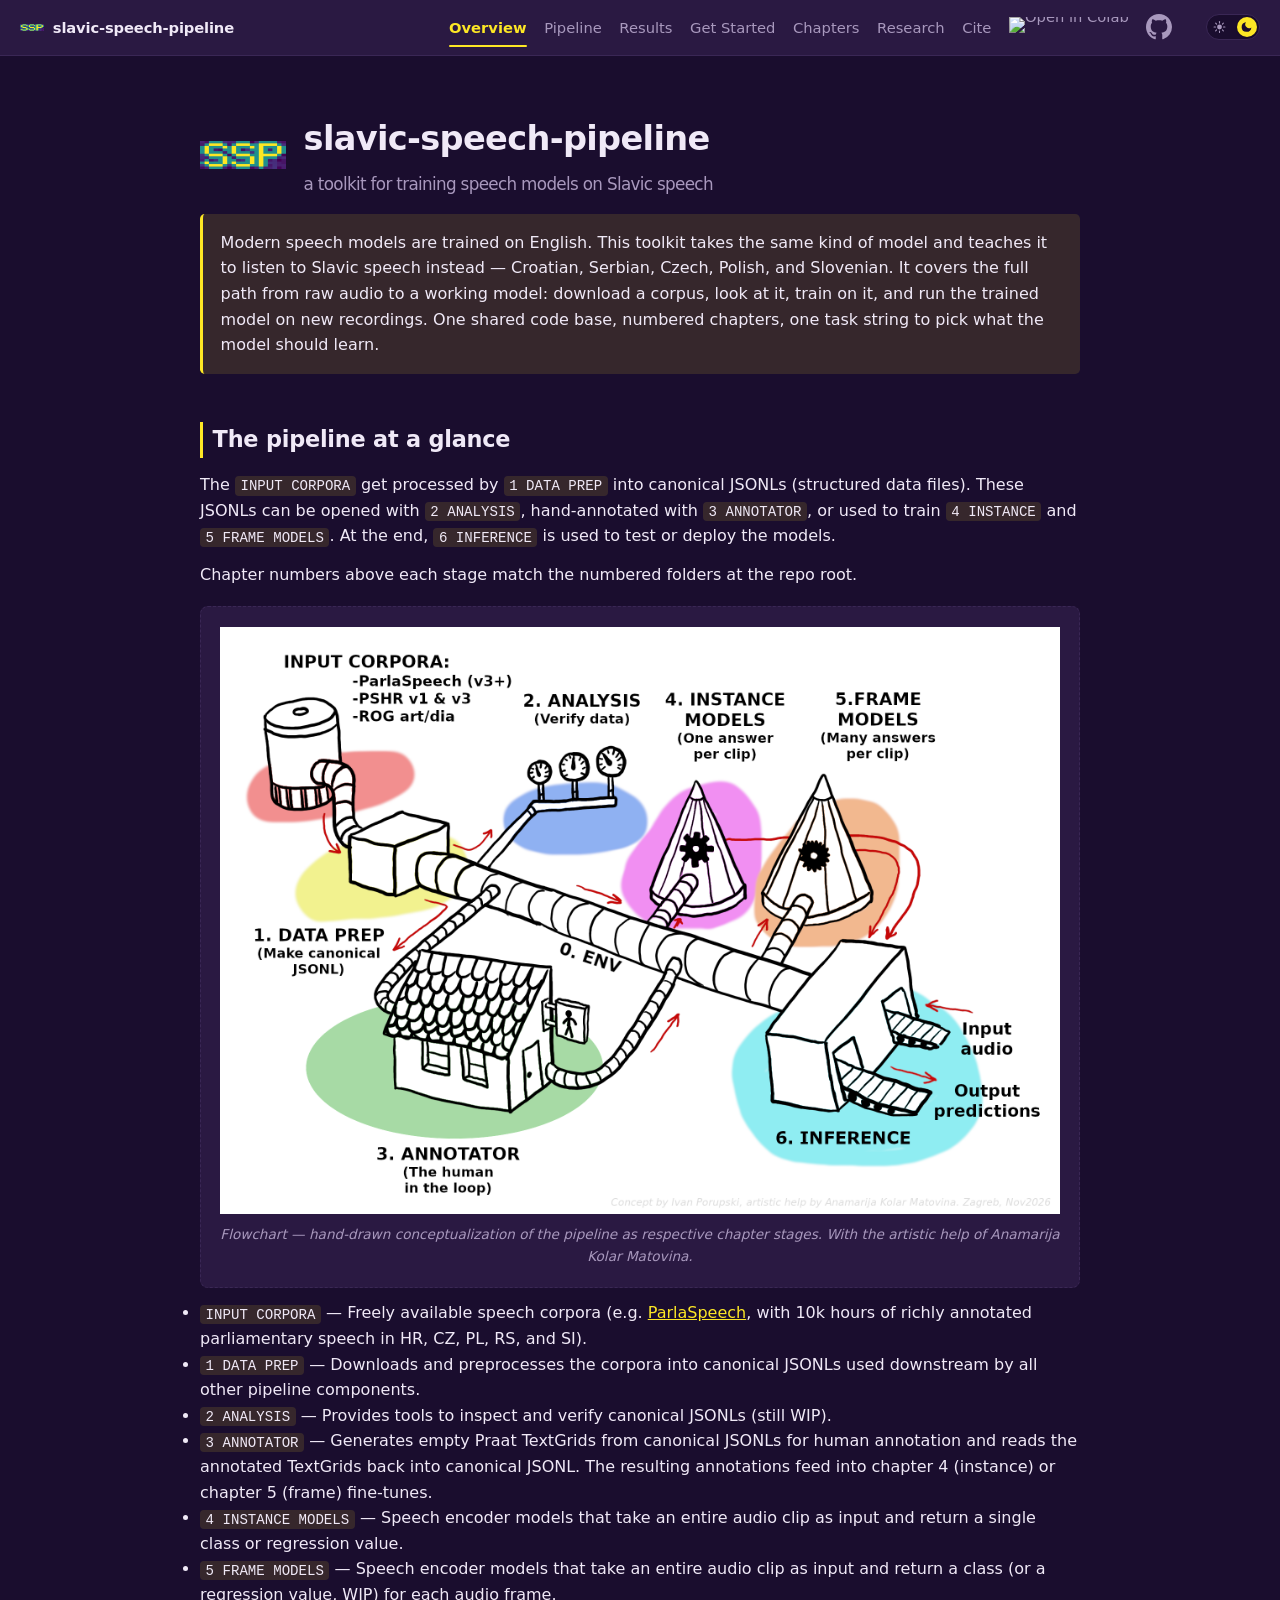
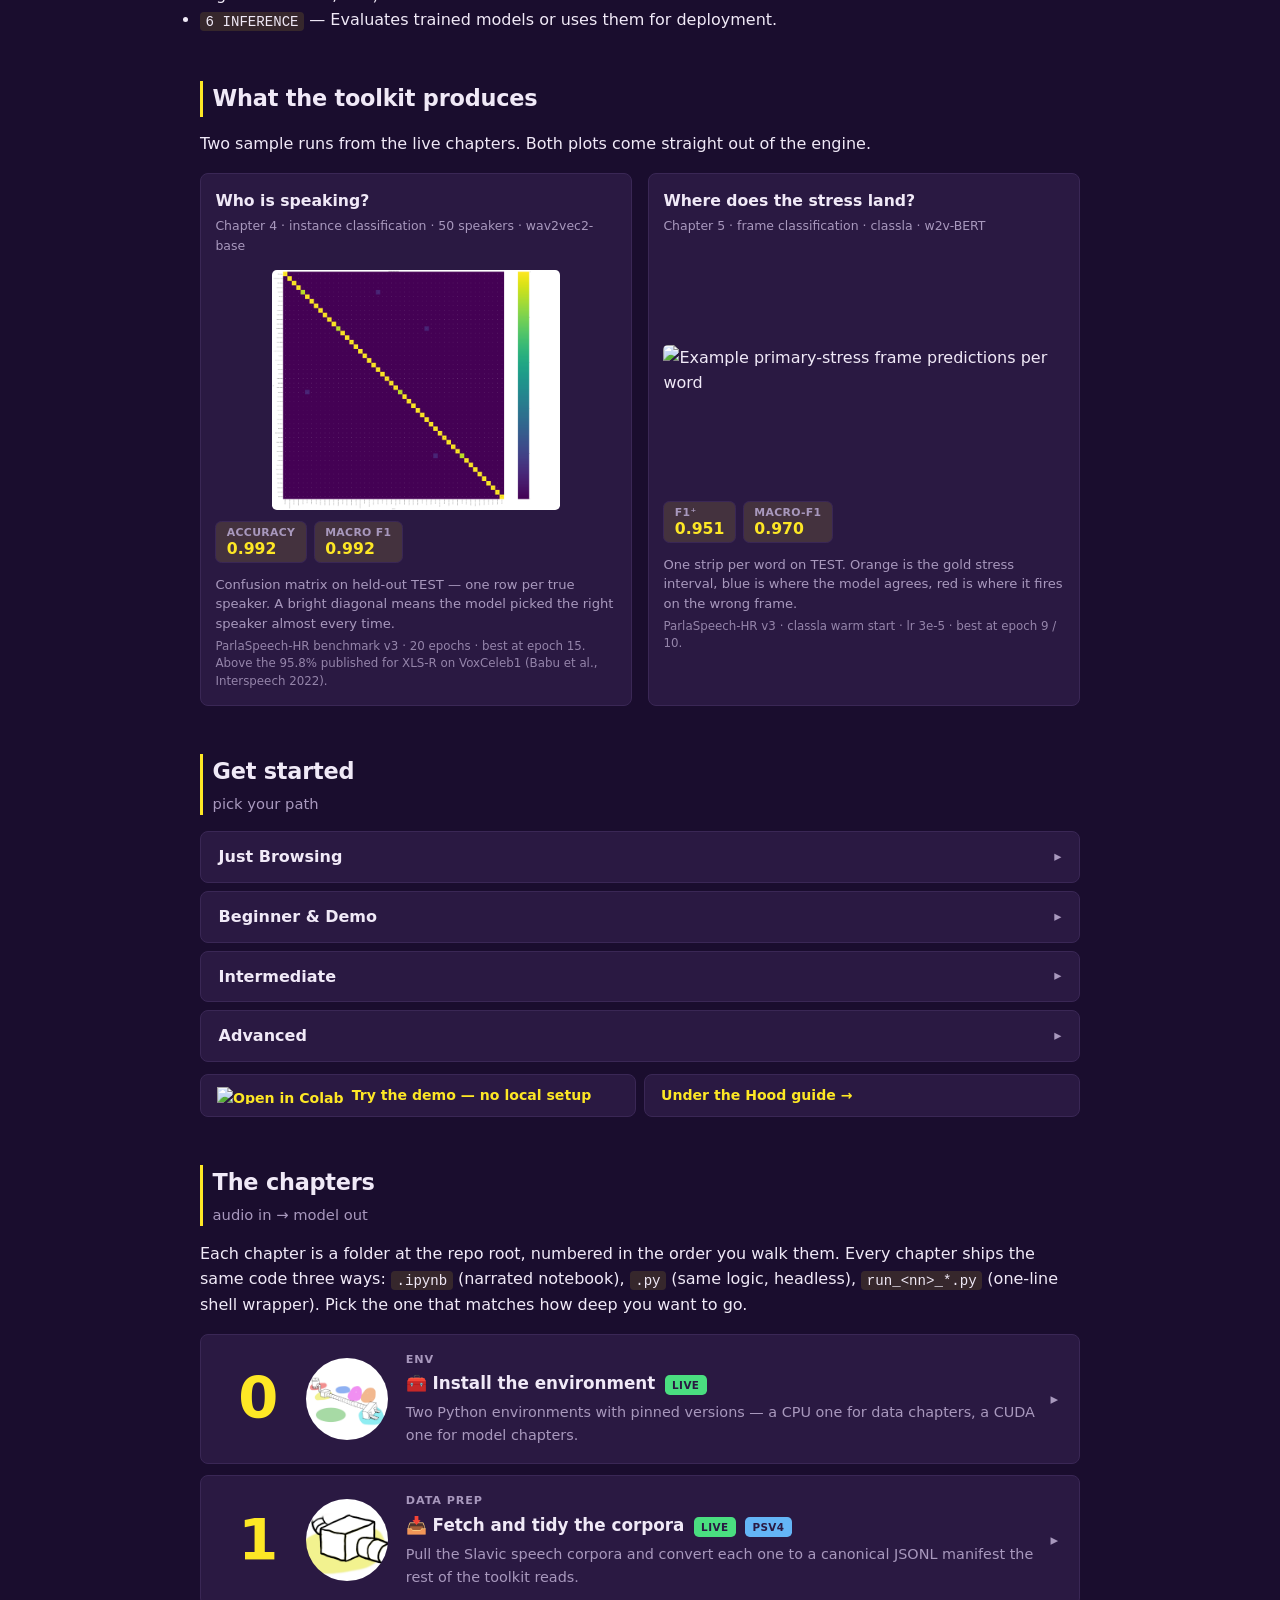
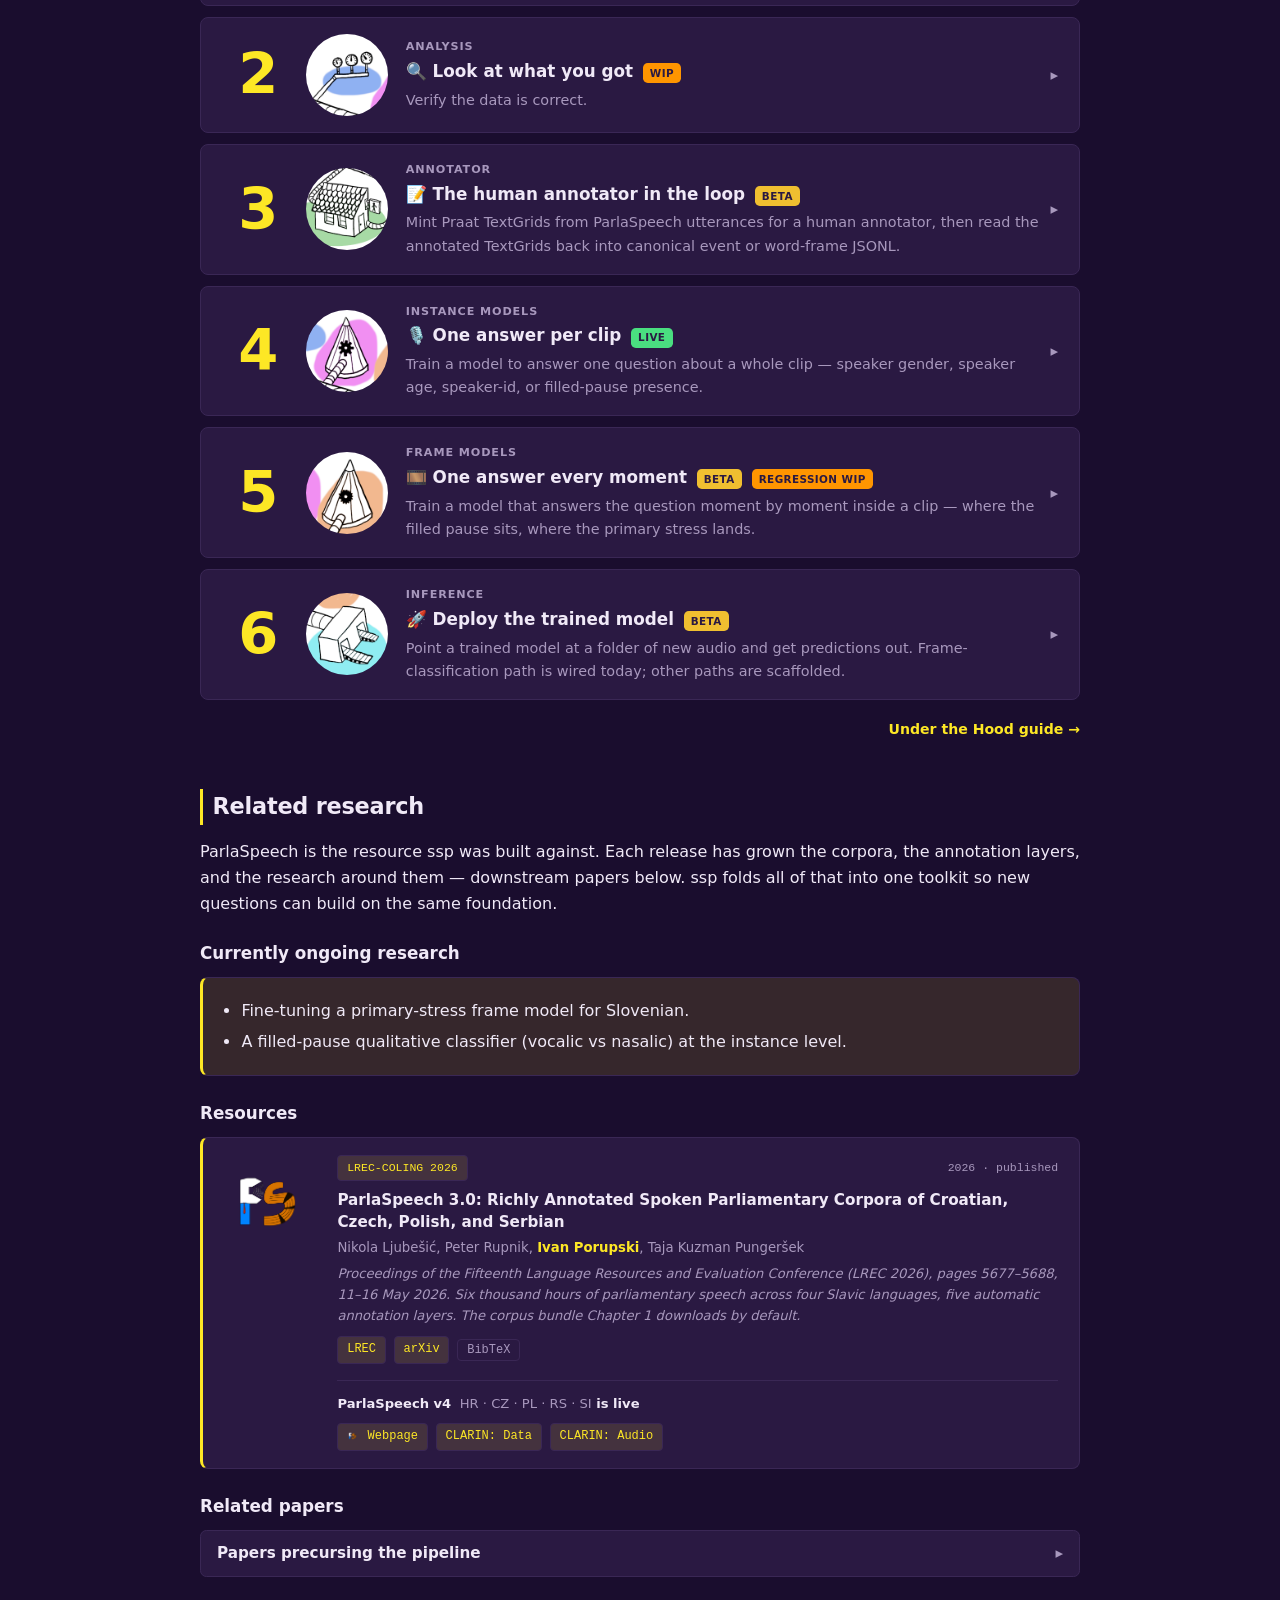
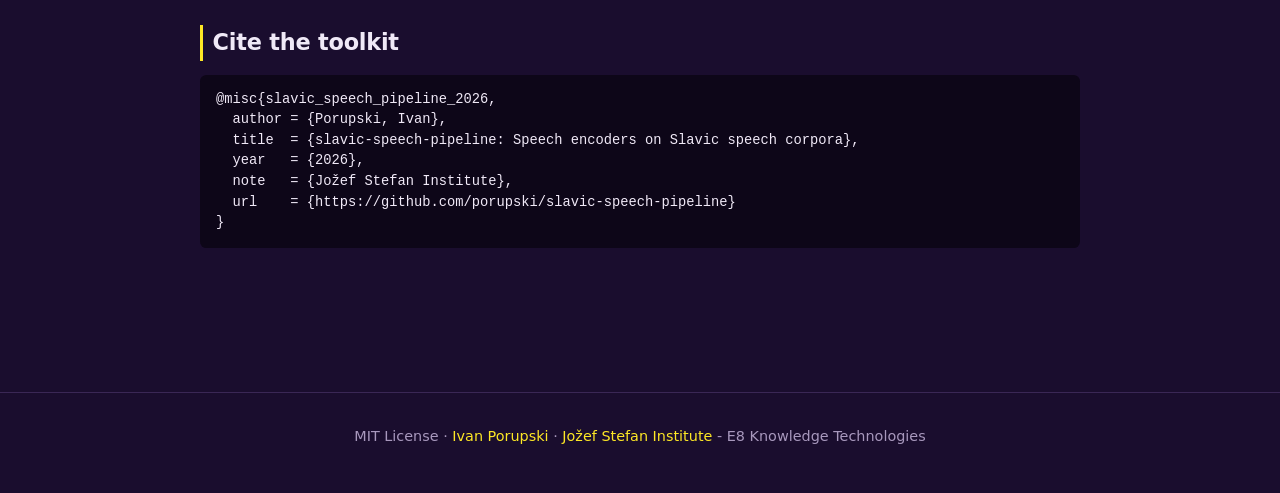
==== commit fcd1326a: "Reduced img sizes, updated index." ====
--- a/docs/index.html
+++ b/docs/index.html
@@ -5,7 +5,7 @@
   <meta name="viewport" content="width=device-width, initial-scale=1">
   <title>slavic-speech-pipeline</title>
   <link rel="icon" type="image/png" href="img/ssp_logo_v0.png">
-  <link rel="stylesheet" href="styles.css">
+  <link rel="stylesheet" href="styles.css?v=2">
 </head>
 <body>
   <nav class="top">
@@ -319,7 +319,7 @@
           <summary>
             <div class="chap-id">
               <span class="num">0</span>
-              <img class="chap-icon" src="img/chapter_imgs/0_env_icon.png" alt="" width="200" height="200" loading="lazy">
+              <img class="chap-icon" src="img/chapter_imgs/0_env_icon.png" alt="" loading="lazy">
             </div>
             <div class="body">
               <span class="kicker">ENV</span>
@@ -339,7 +339,7 @@
           <summary>
             <div class="chap-id">
               <span class="num">1</span>
-              <img class="chap-icon" src="img/chapter_imgs/1_data_icon.png" alt="" width="200" height="200" loading="lazy">
+              <img class="chap-icon" src="img/chapter_imgs/1_data_icon.png" alt="" loading="lazy">
             </div>
             <div class="body">
               <span class="kicker">DATA PREP</span>
@@ -360,7 +360,7 @@
           <summary>
             <div class="chap-id">
               <span class="num">2</span>
-              <img class="chap-icon" src="img/chapter_imgs/2_analysis_icon.png" alt="" width="200" height="200" loading="lazy">
+              <img class="chap-icon" src="img/chapter_imgs/2_analysis_icon.png" alt="" loading="lazy">
             </div>
             <div class="body">
               <span class="kicker">ANALYSIS</span>
@@ -380,7 +380,7 @@
           <summary>
             <div class="chap-id">
               <span class="num">3</span>
-              <img class="chap-icon" src="img/chapter_imgs/3_annotator_icon.png" alt="" width="200" height="200" loading="lazy">
+              <img class="chap-icon" src="img/chapter_imgs/3_annotator_icon.png" alt="" loading="lazy">
             </div>
             <div class="body">
               <span class="kicker">ANNOTATOR</span>
@@ -400,7 +400,7 @@
           <summary>
             <div class="chap-id">
               <span class="num">4</span>
-              <img class="chap-icon" src="img/chapter_imgs/4_instance_icon.png" alt="" width="200" height="200" loading="lazy">
+              <img class="chap-icon" src="img/chapter_imgs/4_instance_icon.png" alt="" loading="lazy">
             </div>
             <div class="body">
               <span class="kicker">INSTANCE MODELS</span>
@@ -420,7 +420,7 @@
           <summary>
             <div class="chap-id">
               <span class="num">5</span>
-              <img class="chap-icon" src="img/chapter_imgs/5_frame_icon.png" alt="" width="200" height="200" loading="lazy">
+              <img class="chap-icon" src="img/chapter_imgs/5_frame_icon.png" alt="" loading="lazy">
             </div>
             <div class="body">
               <span class="kicker">FRAME MODELS</span>
@@ -441,7 +441,7 @@
           <summary>
             <div class="chap-id">
               <span class="num">6</span>
-              <img class="chap-icon" src="img/chapter_imgs/6_inference_icon.png" alt="" width="200" height="200" loading="lazy">
+              <img class="chap-icon" src="img/chapter_imgs/6_inference_icon.png" alt="" loading="lazy">
             </div>
             <div class="body">
               <span class="kicker">INFERENCE</span>
--- a/docs/styles.css
+++ b/docs/styles.css
@@ -925,6 +925,29 @@
   font-size: 0.82rem;
   font-style: italic;
 }
+.guide-img-dual {
+  margin: 0.8rem 0;
+  padding: 0.75rem 0.9rem 0.65rem;
+  background: var(--bg);
+  border: 1px solid var(--border);
+  border-left: 3px solid var(--status-wip);
+  border-radius: 0 0.4rem 0.4rem 0;
+  text-align: center;
+}
+.guide-img-dual img {
+  max-width: 100%;
+  height: auto;
+  border-radius: 0.3rem;
+  display: block;
+  margin: 0 auto;
+  background: var(--bg-alt);
+}
+.guide-img-dual figcaption {
+  margin-top: 0.45rem;
+  color: var(--fg-muted);
+  font-size: 0.82rem;
+  font-style: italic;
+}
 .hardware-note {
   background: var(--bg);
   border: 1px solid var(--border);
@@ -972,6 +995,24 @@
   object-fit: contain;
   display: block;
 }
+.cm-grid.tall img { max-height: none; }
+
+/* ──────────────────── gif-fig · click-to-animate ──────────────────── */
+/* first figure in each pair gets the accent border; second stays plain */
+.cm-grid > figure:first-child {
+  border-left: 3px solid var(--status-wip);
+  border-radius: 0 0.4rem 0.4rem 0;
+}
+.gif-fig { cursor: pointer; user-select: none; }
+.gif-fig img { pointer-events: none; }
+.gif-hint {
+  font-size: 0.72em;
+  opacity: 0.45;
+  margin-left: 0.25em;
+  transition: opacity 0.15s;
+}
+.gif-fig:hover .gif-hint { opacity: 0.9; }
+.gif-fig.gif-playing .gif-hint { opacity: 0.2; }
 
 /* compact comparison + encoder-pick table */
 .guide-table {
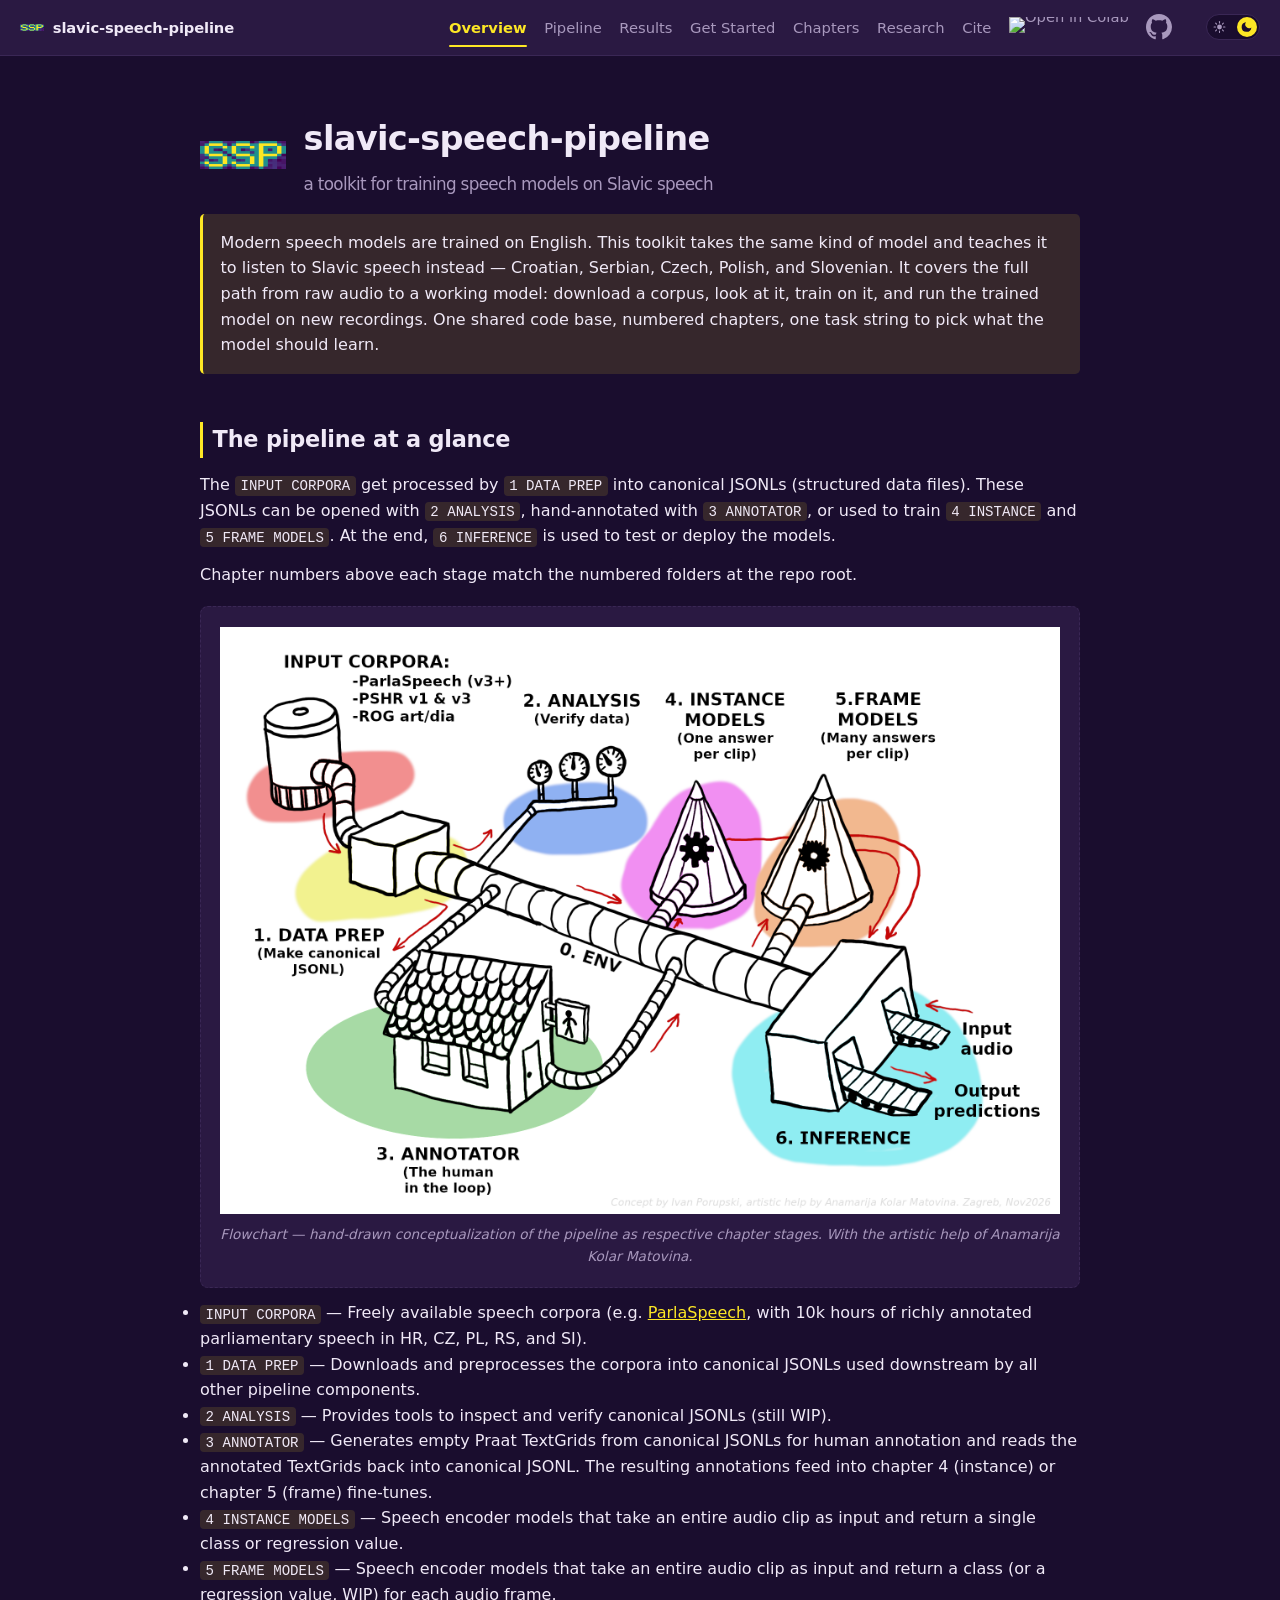
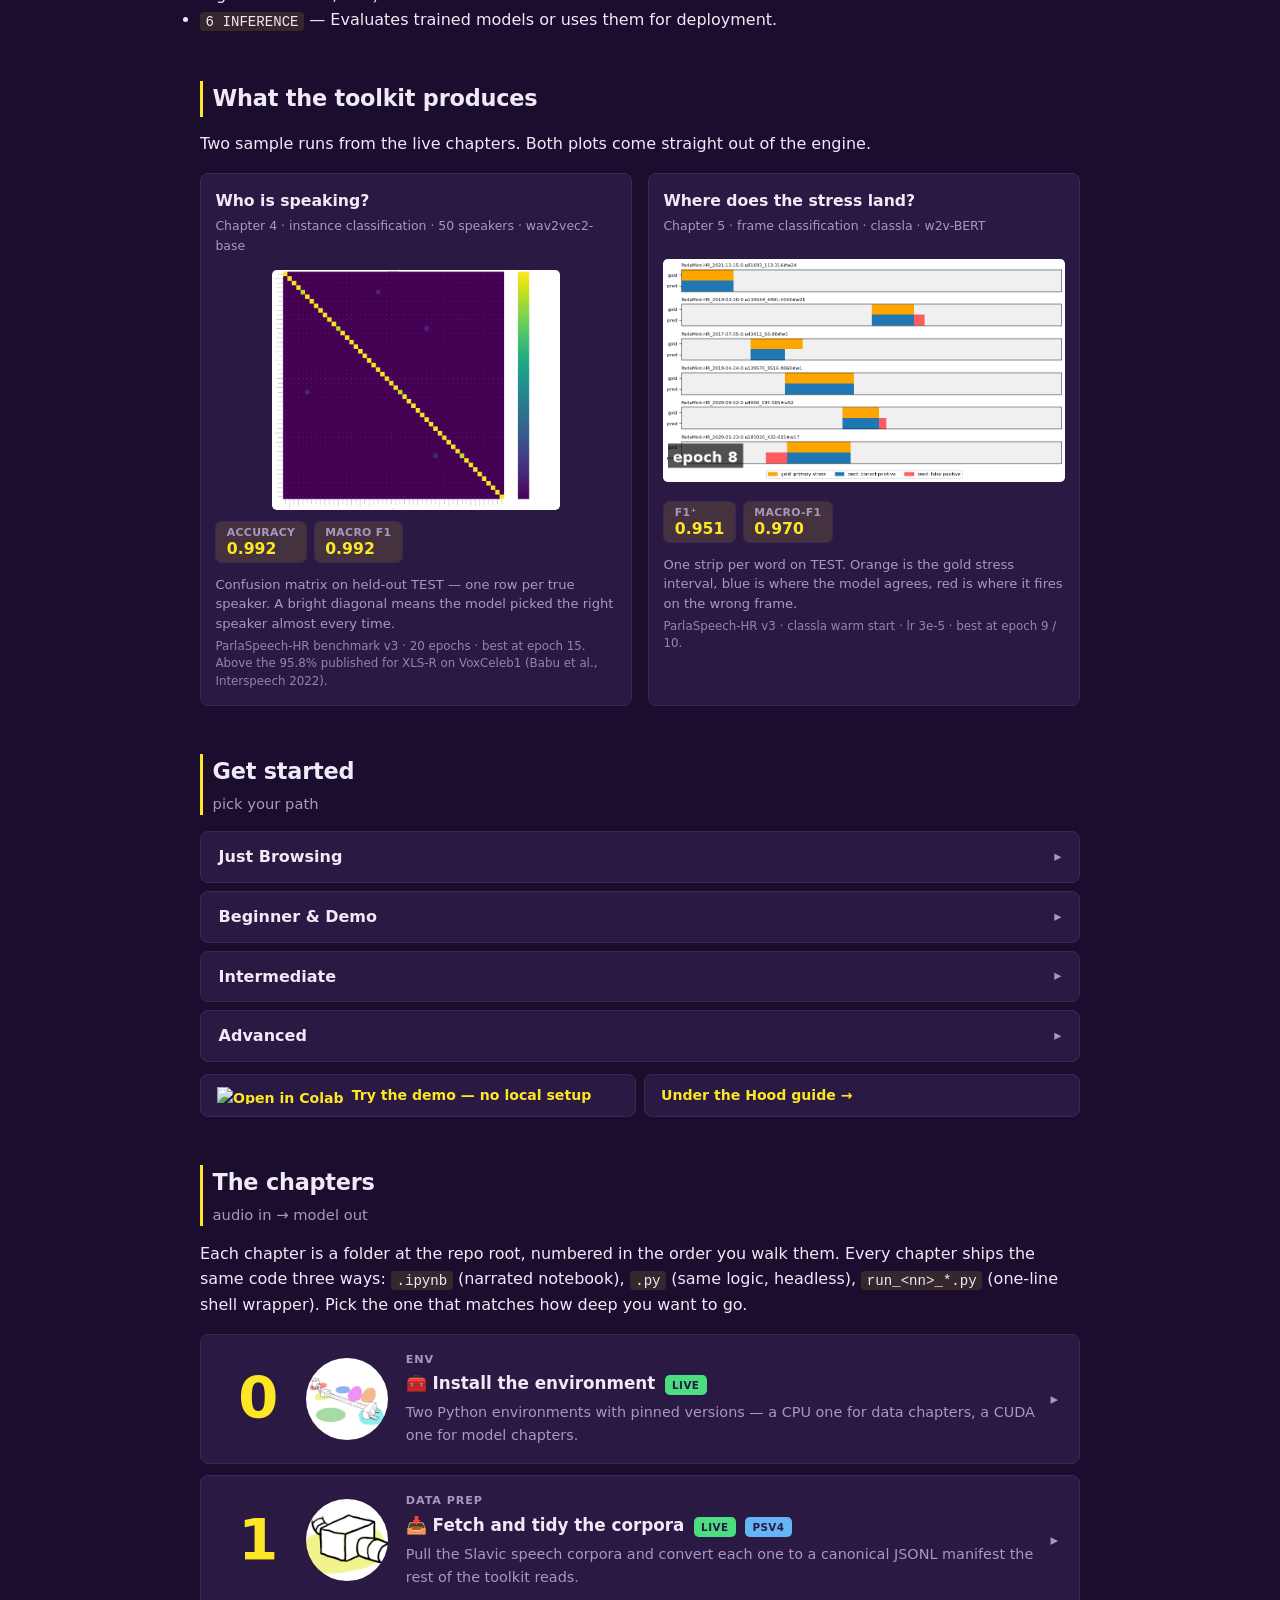
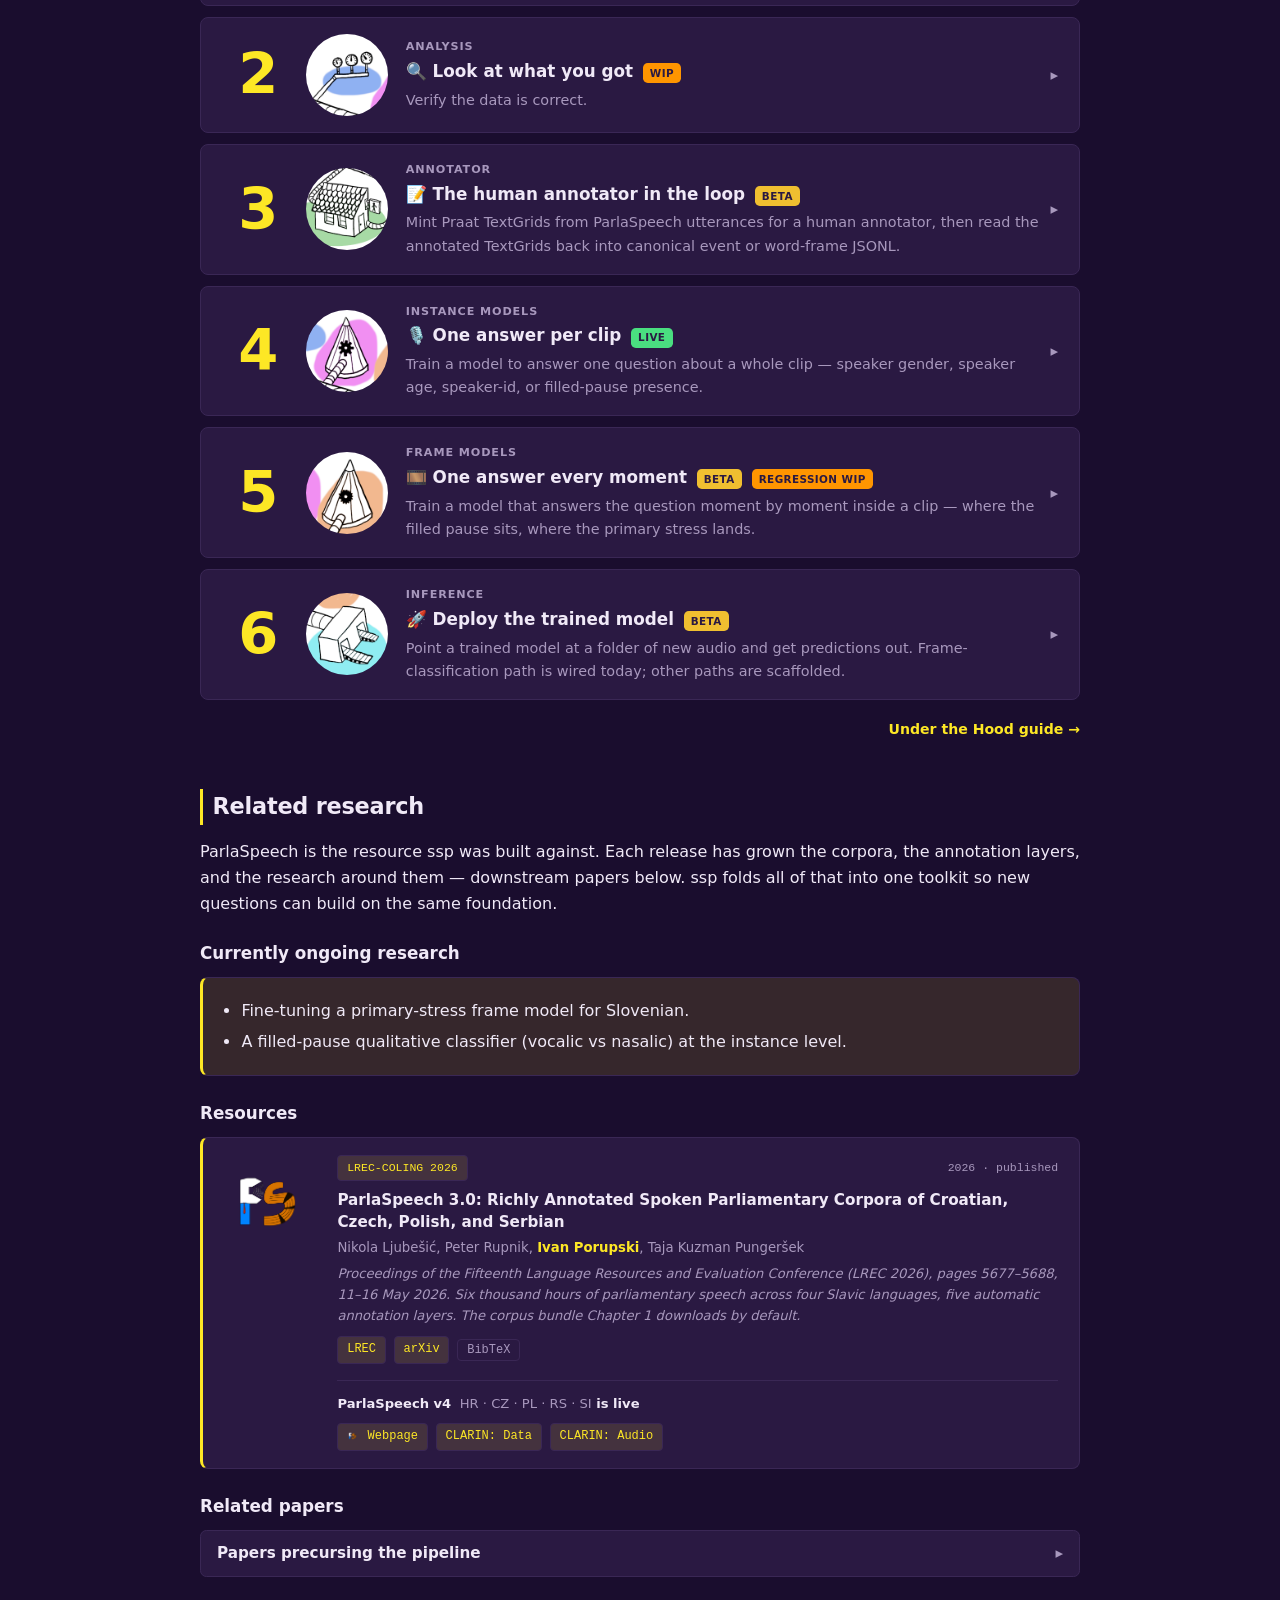
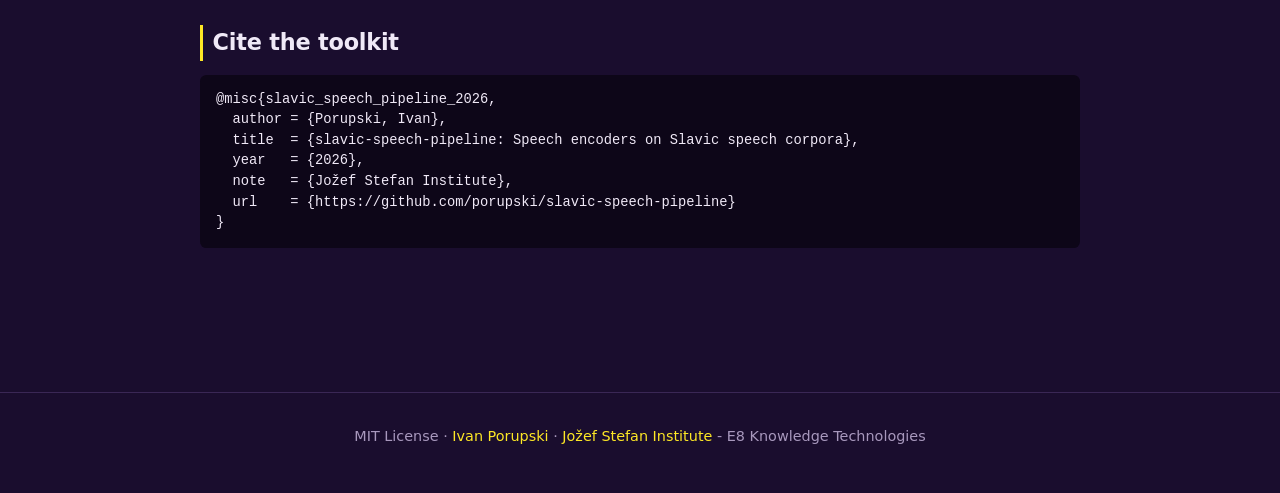
==== commit 9c6f9aa5: "Updated stale img link" ====
--- a/docs/index.html
+++ b/docs/index.html
@@ -177,7 +177,7 @@
             <small>Chapter 5 · frame classification · classla · w2v-BERT</small>
           </h3>
           <div class="img-wrap">
-            <img src="img/guide_imgs/ch5_run_task_list/stress_hr_classla_lr1e5__best_epoch_example_predictions.png" alt="Example primary-stress frame predictions per word">
+            <img src="img/guide_imgs/ch5_run_task_list/stress_hr_classla_lr1e5__phase2_test__epoch_08__example_predictions.png">
           </div>
           <div class="metrics">
             <span class="metric"><span class="label">F1⁺</span><span class="value">0.951</span></span>
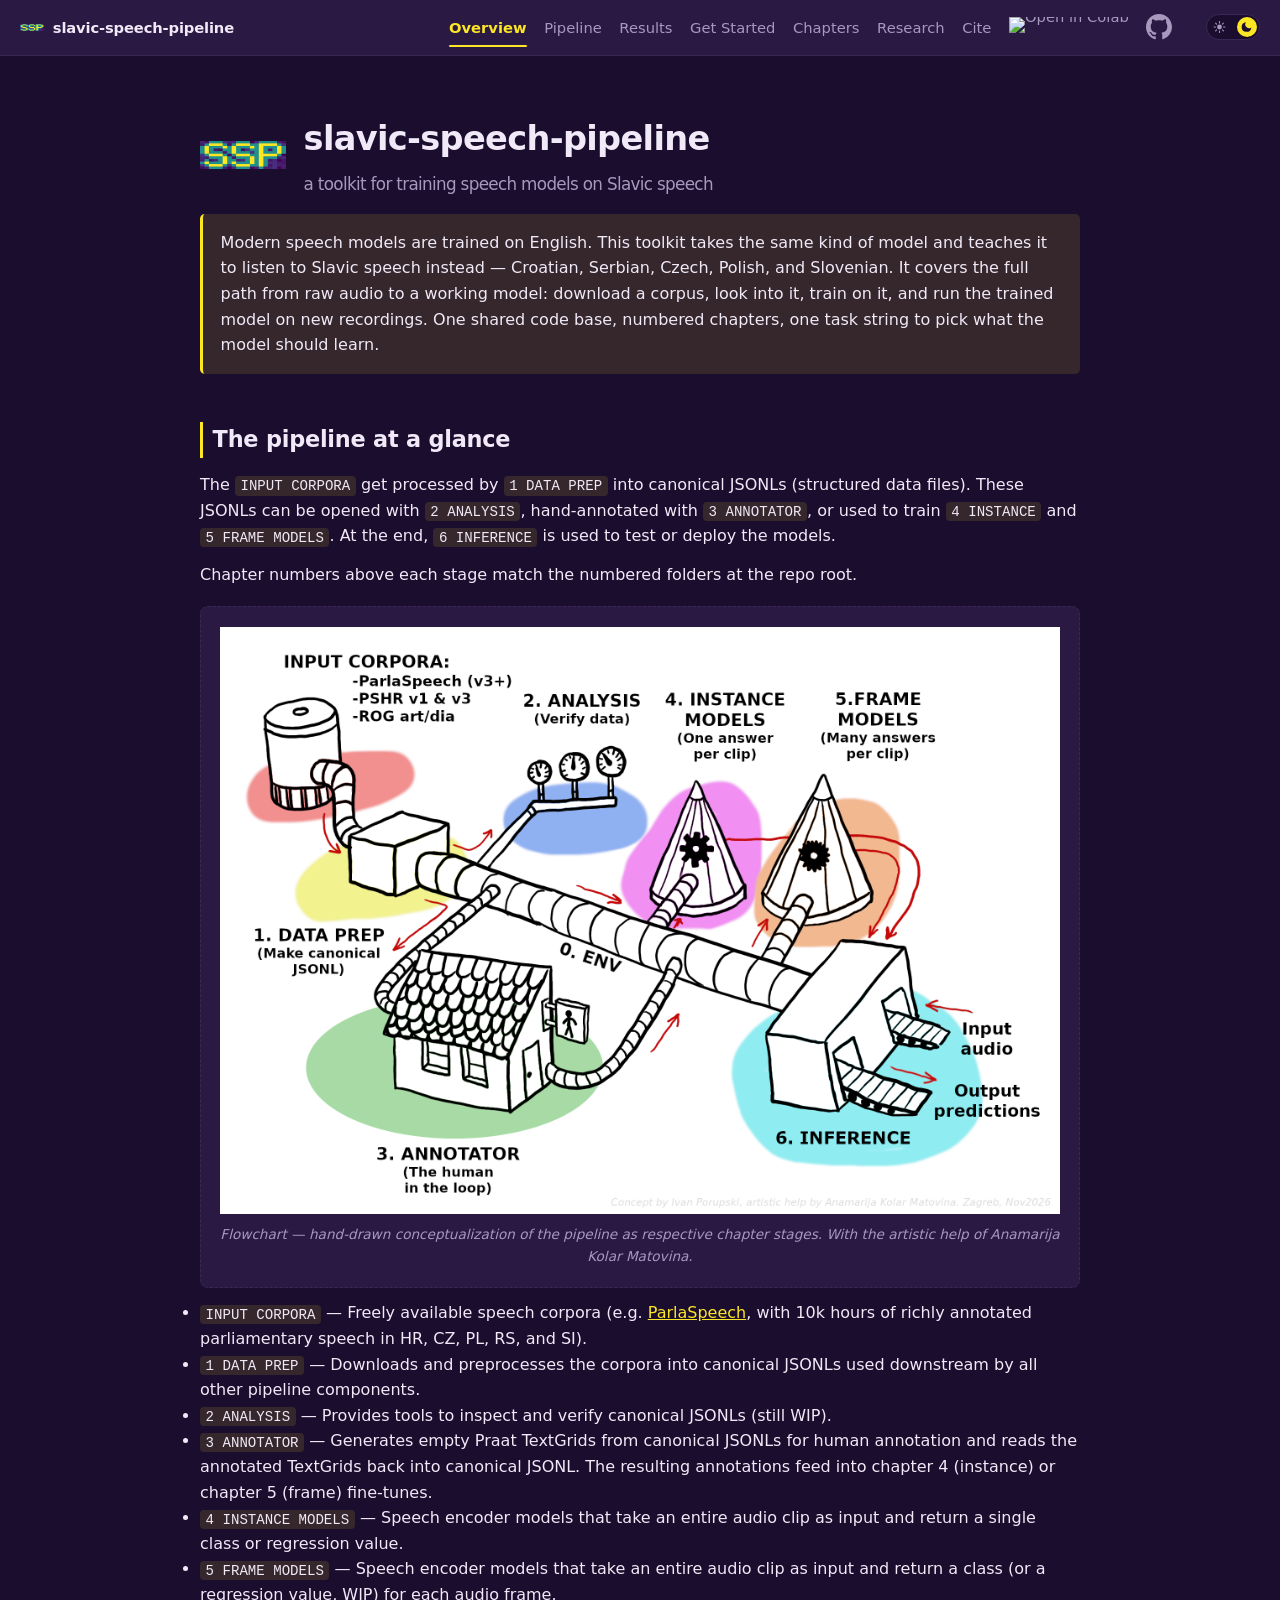
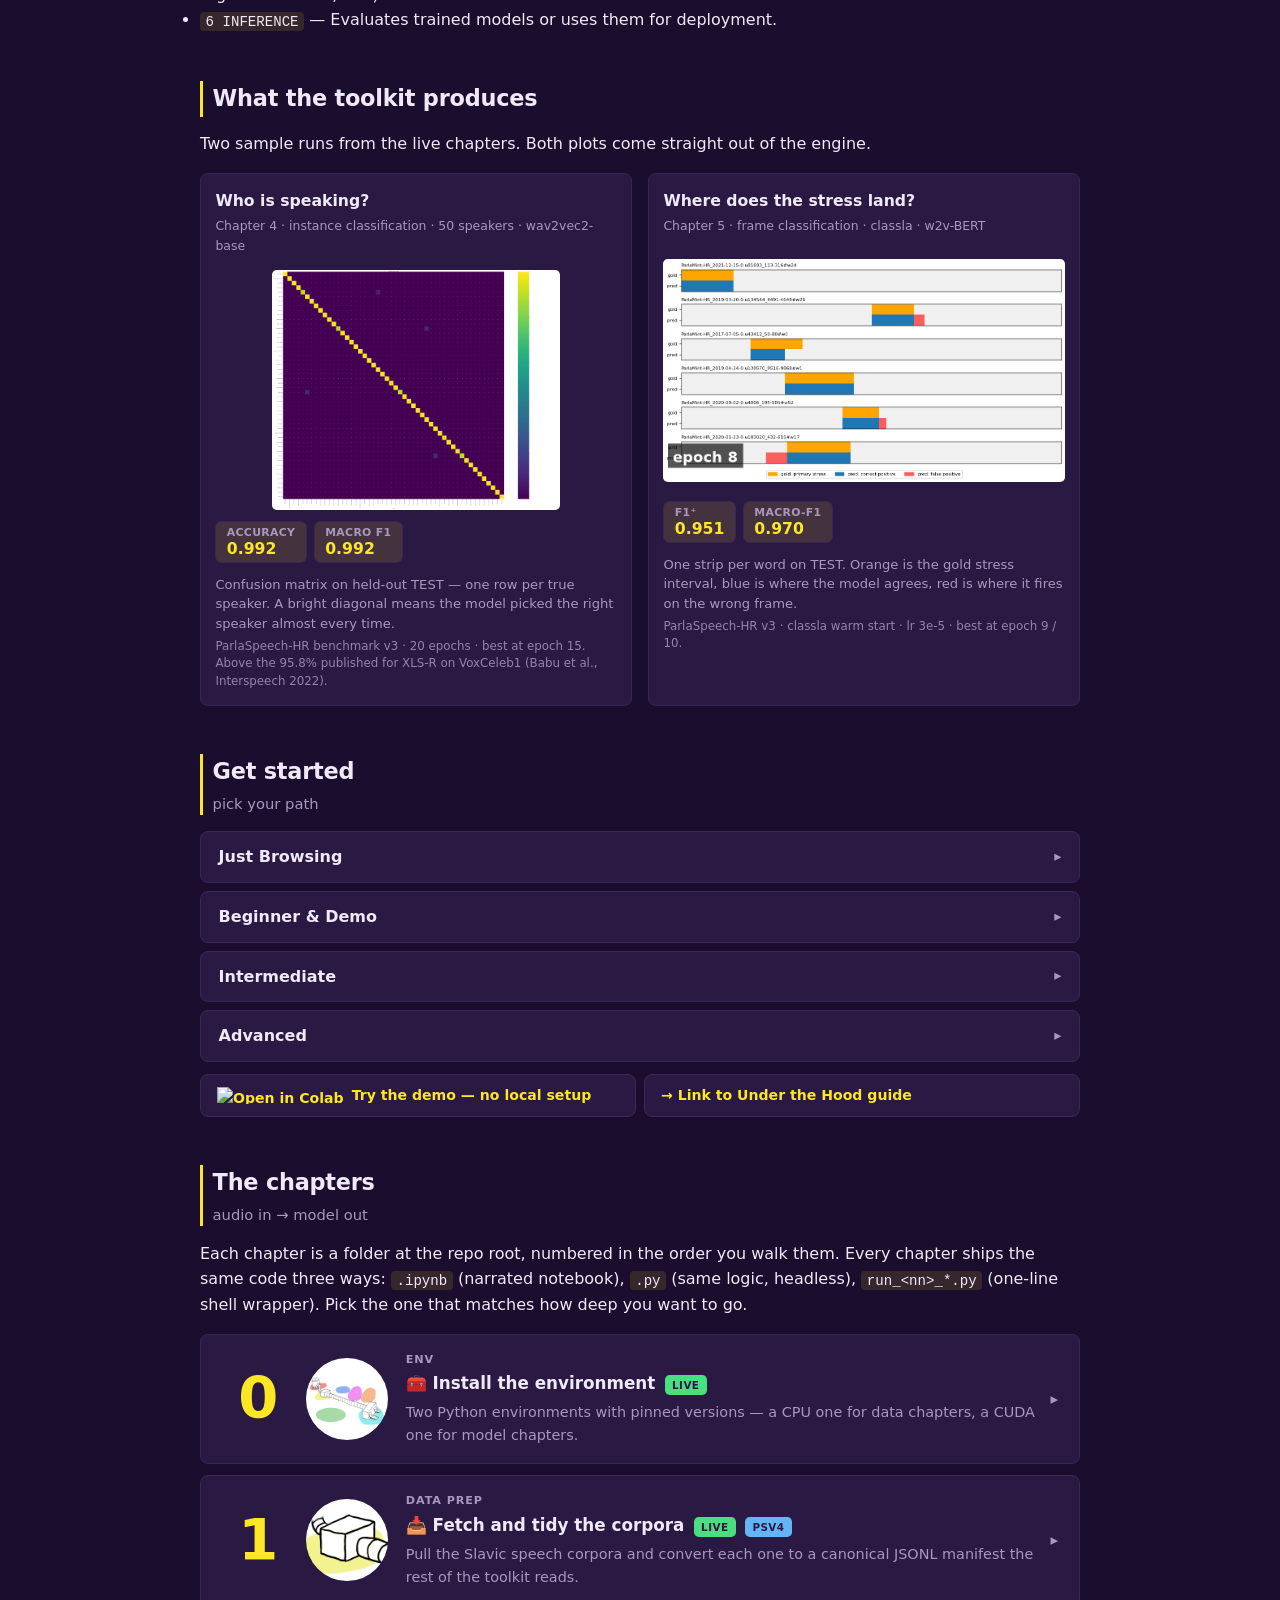
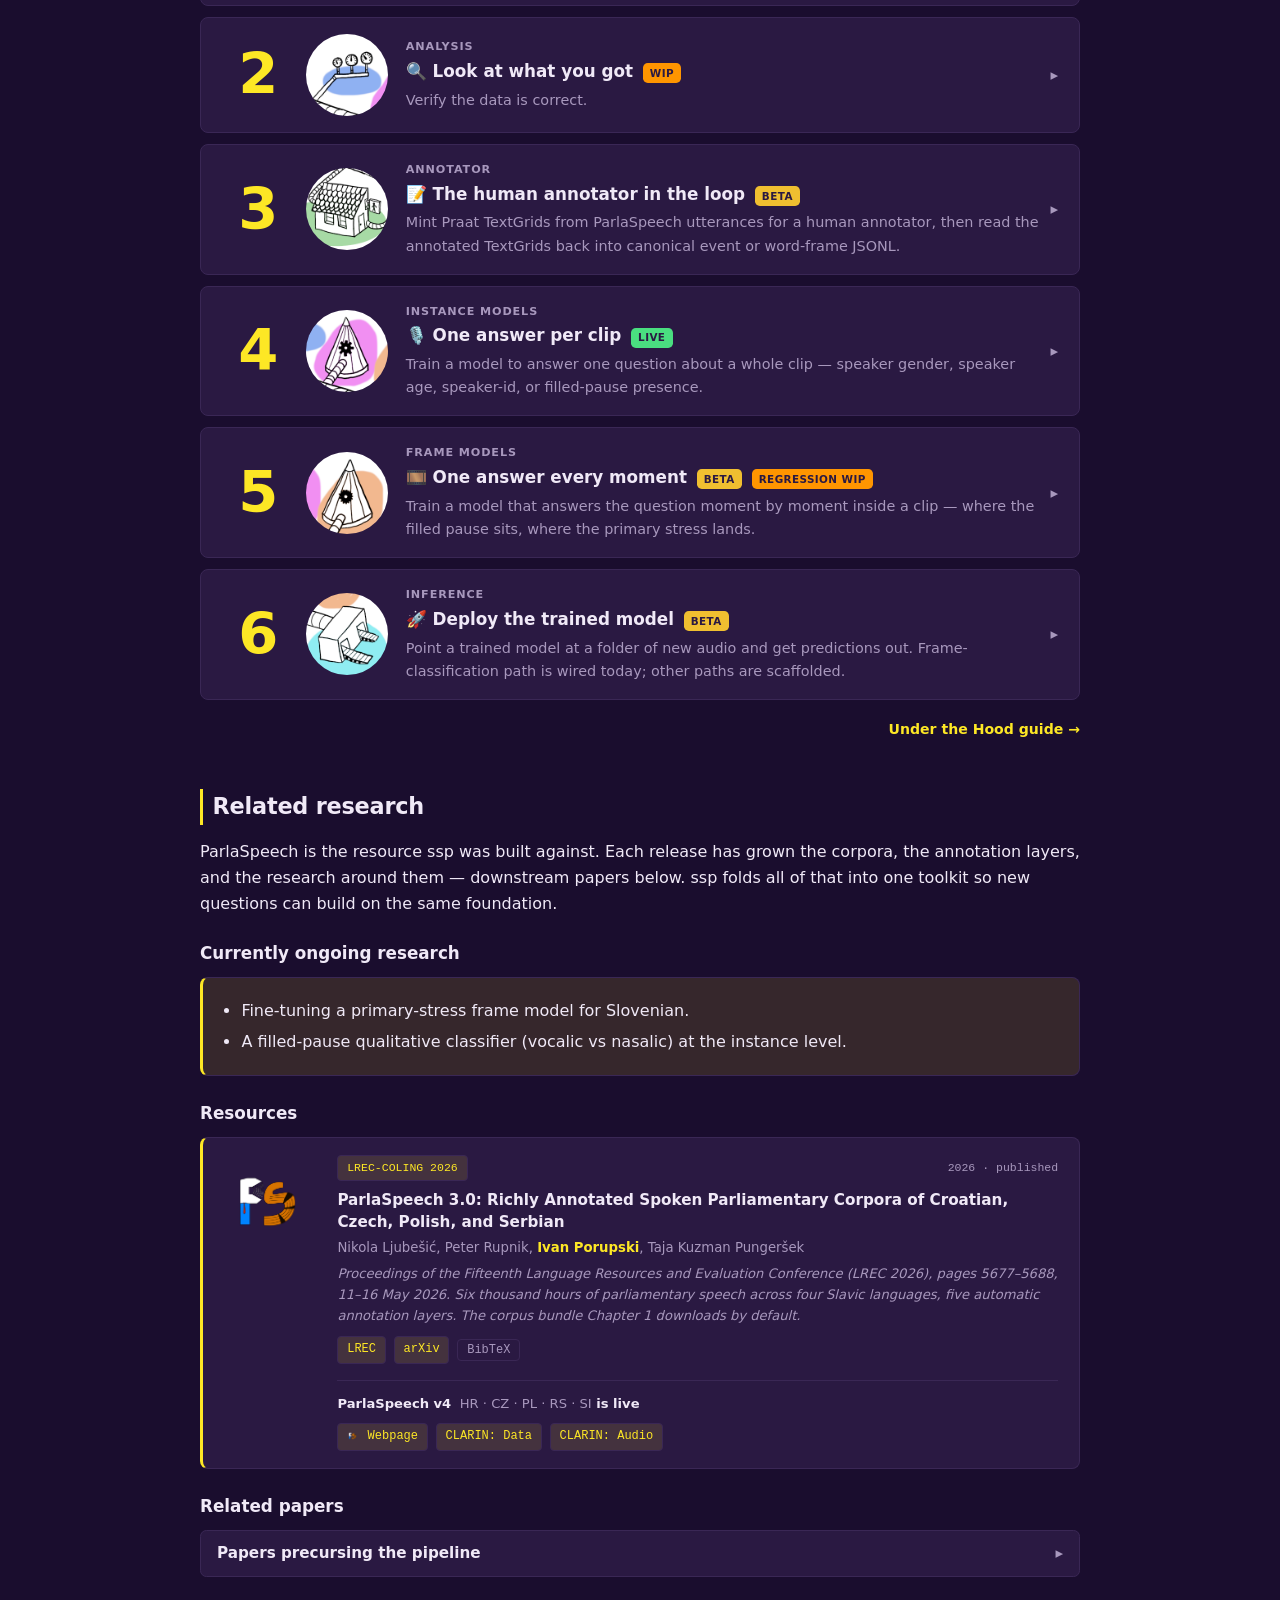
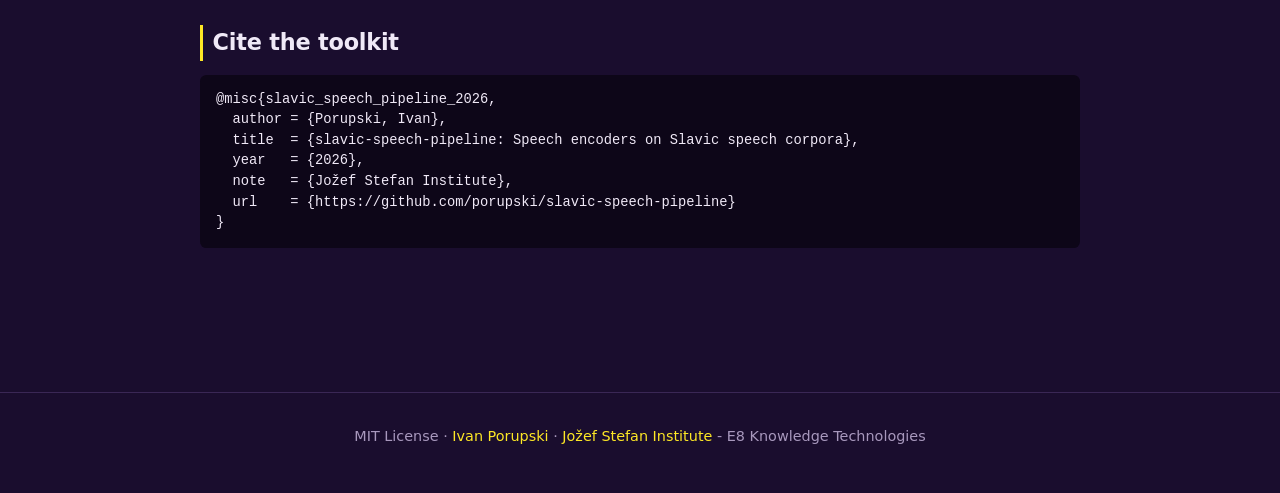
==== commit ccda1ceb: "Slight updates to sites" ====
--- a/docs/index.html
+++ b/docs/index.html
@@ -73,7 +73,7 @@
         Modern speech models are trained on English. This toolkit takes the same
         kind of model and teaches it to listen to Slavic speech instead — Croatian,
         Serbian, Czech, Polish, and Slovenian. It covers the full path from raw
-        audio to a working model: download a corpus, look at it, train on it, and
+        audio to a working model: download a corpus, look into it, train on it, and
         run the trained model on new recordings. One shared code base, numbered
         chapters, one task string to pick what the model should learn.
       </div>
@@ -204,7 +204,7 @@
             <span class="audience-label">Just Browsing</span>
           </summary>
           <div class="audience-body">
-            <p>Browse as much as you like. If the research or the approach caught your interest, that is great! Enjoy your stay.</p>
+            <p>If the research or the approach caught your interest, that is great! Enjoy your stay.</p>
           </div>
         </details>
 
@@ -299,7 +299,7 @@
         <a class="quick-path" href="https://colab.research.google.com/github/porupski/slavic-speech-pipeline/blob/main/colab_demo/ssp-colab_demo-speaker_id.ipynb" target="_blank" rel="noopener">
           <img src="https://colab.research.google.com/assets/colab-badge.svg" alt="Open in Colab"> Try the demo — no local setup
         </a>
-        <a class="quick-path" href="ssp-guide.html">Under the Hood guide →</a>
+        <a class="quick-path" href="ssp-guide.html">→ Link to Under the Hood guide</a>
       </div>
     </section>
 
--- a/docs/styles.css
+++ b/docs/styles.css
@@ -1172,6 +1172,28 @@
   line-height: 1.6;
 }
 
+/* ──────────────────── code-snippet (copyable block) ──────────────────── */
+.code-snippet { position: relative; }
+.copy-btn {
+  position: absolute;
+  top: 0.45rem;
+  right: 0.45rem;
+  background: var(--bg-alt);
+  border: 1px solid var(--border);
+  border-radius: 0.3rem;
+  color: var(--fg-muted);
+  font-size: 0.72rem;
+  font-family: ui-monospace, SFMono-Regular, Menlo, Monaco, Consolas, monospace;
+  padding: 0.18rem 0.5rem;
+  cursor: pointer;
+  opacity: 0.7;
+  transition: opacity 0.15s, color 0.15s, background 0.15s;
+  line-height: 1.4;
+  z-index: 1;
+}
+.copy-btn:hover { opacity: 1; background: var(--accent-soft); color: var(--fg); }
+.copy-btn.copied { opacity: 1; color: var(--status-live); }
+
 /* ──────────────────── landing · chapter cards (expandable details) ──────────────────── */
 details.chapter-card {
   display: block;
